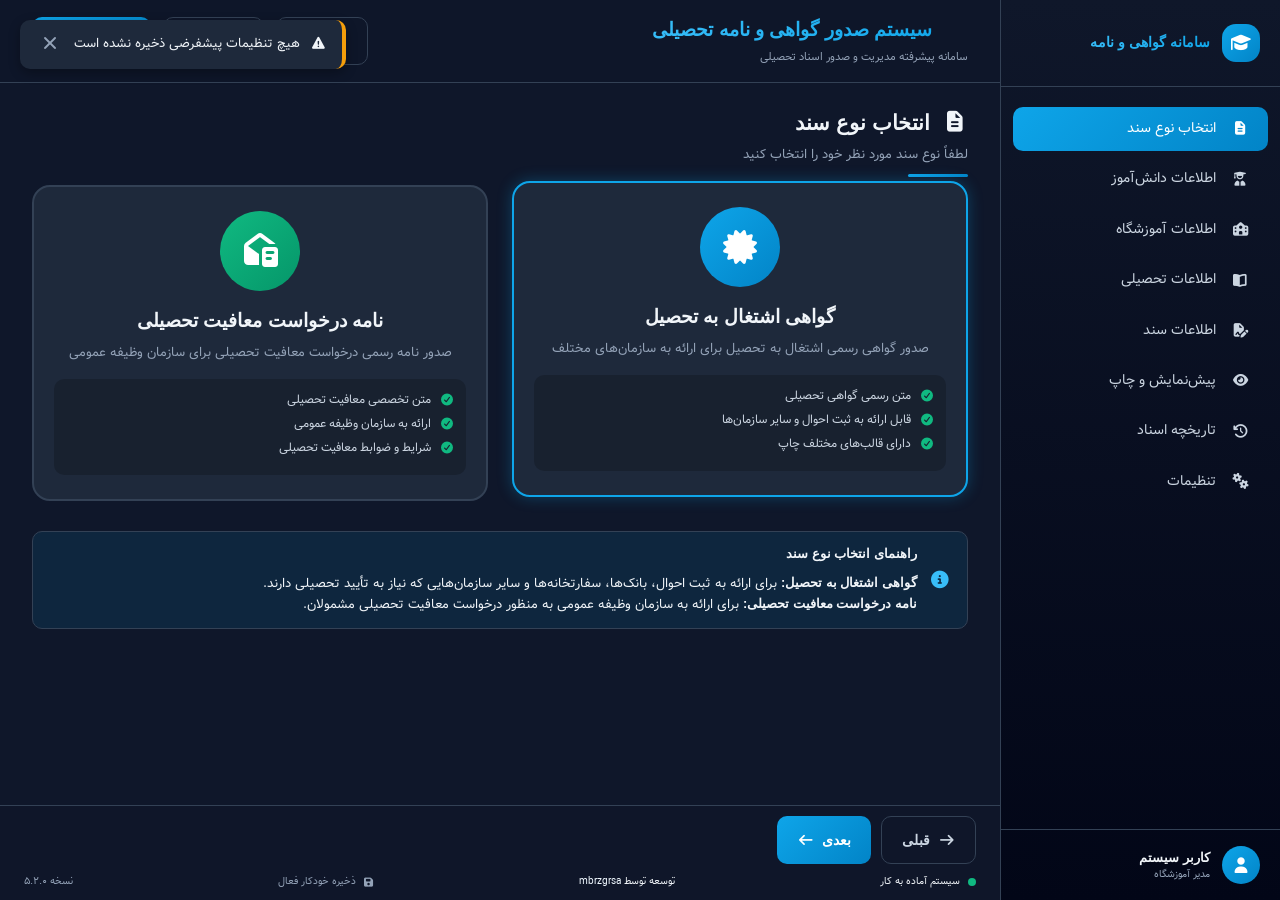
==== certificate/index.html @ 252af7a2 "Add files via upload" ====
<!DOCTYPE html>
<html dir="rtl" lang="fa">
<head>
    <meta charset="utf-8">
    <meta name="viewport" content="width=device-width, initial-scale=1.0, user-scalable=yes, viewport-fit=cover">
    <meta name="theme-color" content="#0f172a">
    <title>سیستم صدور گواهی و نامه تحصیلی | Professional Certificate System</title>
    <link rel="stylesheet" href="./assets/css/popup.css">
    <link rel="stylesheet" href="./assets/css/all.min.css">
    <link rel="stylesheet" href="./assets/css/persian-datepicker.min.css"/>
    <script src="./assets/js/xlsx.full.min.js"></script>
</head>
<body>
    <!-- هدر موبایل (فقط در موبایل نمایش داده می‌شود) -->
    <div class="mobile-header" id="mobileHeader">
        <button class="mobile-menu-btn" id="mobileMenuBtn">
            <i class="fas fa-bars"></i>
        </button>
        <div class="mobile-logo">
            <i class="fas fa-graduation-cap"></i>
            <span>سامانه گواهی و نامه</span>
        </div>
        <div class="mobile-header-spacer"></div>
    </div>
    
    <!-- ماسک overlay برای بستن منو در موبایل -->
    <div class="sidebar-overlay" id="sidebarOverlay"></div>
    
    <div class="app-container">
        <!-- نوار کناری -->
        <div class="sidebar" id="sidebar">
            <div class="sidebar-header">
                <div class="logo">
                    <div class="logo-icon">
                        <i class="fas fa-graduation-cap"></i>
                    </div>
                    <span>سامانه گواهی و نامه</span>
                </div>
                <button class="sidebar-close-btn" id="sidebarCloseBtn">
                    <i class="fas fa-times"></i>
                </button>
            </div>
            
            <nav class="sidebar-nav">
                <a href="#" class="nav-item active" data-tab="document-type">
                    <i class="fas fa-file-alt"></i>
                    <span>انتخاب نوع سند</span>
                </a>
                <a href="#" class="nav-item" data-tab="student-info">
                    <i class="fas fa-user-graduate"></i>
                    <span>اطلاعات دانش‌آموز</span>
                </a>
                <a href="#" class="nav-item" data-tab="school-info">
                    <i class="fas fa-school"></i>
                    <span>اطلاعات آموزشگاه</span>
                </a>
                <a href="#" class="nav-item" data-tab="academic-info">
                    <i class="fas fa-book-open"></i>
                    <span>اطلاعات تحصیلی</span>
                </a>
                <a href="#" class="nav-item" data-tab="document-info">
                    <i class="fas fa-file-signature"></i>
                    <span>اطلاعات سند</span>
                </a>
                <a href="#" class="nav-item conditional" data-tab="military-info" id="militaryInfoTab" style="display: none;">
                    <i class="fas fa-shield-alt"></i>
                    <span>اطلاعات نظام وظیفه</span>
                </a>
                <a href="#" class="nav-item" data-tab="preview">
                    <i class="fas fa-eye"></i>
                    <span>پیش‌نمایش و چاپ</span>
                </a>
                <a href="#" class="nav-item" data-tab="certificate-history">
                    <i class="fas fa-history"></i>
                    <span>تاریخچه اسناد</span>
                </a>
                <a href="#" class="nav-item" data-tab="settings">
                    <i class="fas fa-cogs"></i>
                    <span>تنظیمات</span>
                </a>
            </nav>
            
            <div class="sidebar-footer">
                <div class="user-profile">
                    <div class="avatar">
                        <i class="fas fa-user"></i>
                    </div>
                    <div class="user-info">
                        <div class="username">کاربر سیستم</div>
                        <div class="role">مدیر آموزشگاه</div>
                    </div>
                </div>
            </div>
        </div>

        <!-- محتوای اصلی -->
        <div class="main-content">
            <!-- هدر -->
            <header class="content-header">
                <div class="header-title">
                    <h1>
                        <i class="fas fa-file-certificate"></i>
                        سیستم صدور گواهی و نامه تحصیلی
                    </h1>
                    <p>سامانه پیشرفته مدیریت و صدور اسناد تحصیلی</p>
                </div>
                <div class="header-actions">
                    <button class="btn btn-outline" id="homeBtn">
                        <i class="fas fa-home"></i>
                        خانه
                    </button>
                    <button class="btn btn-outline" id="helpBtn">
                        <i class="fas fa-question-circle"></i>
                        راهنما
                    </button>
                    <button class="btn btn-primary" id="newCertificateBtn">
                        <i class="fas fa-file-circle-plus"></i>
                        سند جدید
                    </button>
                </div>
            </header>

            <!-- محتوای تب‌ها -->
            <div class="content-area">
                <!-- تب انتخاب نوع سند -->
                <div class="tab-content active" id="document-type">
                    <div class="tab-header">
                        <h2>
                            <i class="fas fa-file-alt"></i>
                            انتخاب نوع سند
                        </h2>
                        <p>لطفاً نوع سند مورد نظر خود را انتخاب کنید</p>
                    </div>
                    
                    <div class="document-type-selection">
                        <div class="document-type-cards">
                            <div class="document-type-card active" data-document-type="certificate">
                                <div class="document-icon">
                                    <i class="fas fa-certificate"></i>
                                </div>
                                <h3>گواهی اشتغال به تحصیل</h3>
                                <p>صدور گواهی رسمی اشتغال به تحصیل برای ارائه به سازمان‌های مختلف</p>
                                <div class="document-features">
                                    <div class="feature">
                                        <i class="fas fa-check-circle"></i>
                                        <span>متن رسمی گواهی تحصیلی</span>
                                    </div>
                                    <div class="feature">
                                        <i class="fas fa-check-circle"></i>
                                        <span>قابل ارائه به ثبت احوال و سایر سازمان‌ها</span>
                                    </div>
                                    <div class="feature">
                                        <i class="fas fa-check-circle"></i>
                                        <span>دارای قالب‌های مختلف چاپ</span>
                                    </div>
                                </div>
                            </div>
                            
                            <div class="document-type-card" data-document-type="letter">
                                <div class="document-icon">
                                    <i class="fas fa-envelope-open-text"></i>
                                </div>
                                <h3>نامه درخواست معافیت تحصیلی</h3>
                                <p>صدور نامه رسمی درخواست معافیت تحصیلی برای سازمان وظیفه عمومی</p>
                                <div class="document-features">
                                    <div class="feature">
                                        <i class="fas fa-check-circle"></i>
                                        <span>متن تخصصی معافیت تحصیلی</span>
                                    </div>
                                    <div class="feature">
                                        <i class="fas fa-check-circle"></i>
                                        <span>ارائه به سازمان وظیفه عمومی</span>
                                    </div>
                                    <div class="feature">
                                        <i class="fas fa-check-circle"></i>
                                        <span>شرایط و ضوابط معافیت تحصیلی</span>
                                    </div>
                                </div>
                            </div>
                        </div>
                        
                        <div class="info-card" style="margin-top: 30px;">
                            <i class="fas fa-info-circle"></i>
                            <div>
                                <strong>راهنمای انتخاب نوع سند</strong>
                                <p style="margin-top: 8px;">
                                    <strong>گواهی اشتغال به تحصیل:</strong> برای ارائه به ثبت احوال، بانک‌ها، سفارتخانه‌ها و سایر سازمان‌هایی که نیاز به تأیید تحصیلی دارند.<br>
                                    <strong>نامه درخواست معافیت تحصیلی:</strong> برای ارائه به سازمان وظیفه عمومی به منظور درخواست معافیت تحصیلی مشمولان.
                                </p>
                            </div>
                        </div>
                    </div>
                </div>

                <!-- تب اطلاعات دانش‌آموز -->
                <div class="tab-content" id="student-info">
                    <div class="tab-header">
                        <h2>
                            <i class="fas fa-user-graduate"></i>
                            اطلاعات دانش‌آموز
                        </h2>
                        <p>لطفاً اطلاعات هویتی دانش‌آموز را وارد نمایید</p>
                    </div>
                    
                    <div class="form-grid">
                        <div class="form-group">
                            <label class="form-label required">
                                <i class="fas fa-id-card"></i>
                                کد ملی دانش‌آموز
                            </label>
                            <input type="text" id="nationalCode" class="form-input" placeholder="۰۸۶۰۹۴۹۵۵۹" maxlength="10" dir="ltr">
                            <div class="form-hint">کد ملی باید ۱۰ رقم باشد (ممکن است با صفر شروع شود)</div>
                        </div>
                        
                        <div class="form-group full-width" style="margin-top: -15px; margin-bottom: 15px;">
                            <div class="courses-header-actions" style="justify-content: flex-start;">
                                <button class="btn btn-success" id="searchStudentBtn">
                                    <i class="fas fa-search"></i>
                                    جستجو در پایگاه داده
                                </button>
                                <span class="courses-badge">
                                    <i class="fas fa-info-circle"></i>
                                    <span>پس از وارد کردن کد ملی، از این دکمه یا کلید Enter استفاده کنید</span>
                                </span>
                            </div>
                        </div>
                        
                        <div class="form-group">
                            <label class="form-label required">
                                <i class="fas fa-user"></i>
                                نام کامل دانش‌آموز
                            </label>
                            <input type="text" id="studentName" class="form-input" placeholder="نام و نام خانوادگی">
                        </div>
                        
                        <div class="form-group">
                            <label class="form-label required">
                                <i class="fas fa-male"></i>
                                نام پدر
                            </label>
                            <input type="text" id="fatherName" class="form-input" placeholder="نام پدر">
                        </div>
                        
                        <div class="form-group">
                            <label class="form-label required">
                                <i class="fas fa-city"></i>
                                شهر محل صدور شناسنامه
                            </label>
                            <input type="text" id="birthCity" class="form-input" placeholder="شهر محل صدور شناسنامه">
                        </div>
                        
                        <div class="form-group">
                            <label class="form-label required">
                                <i class="fas fa-birthday-cake"></i>
                                تاریخ تولد
                            </label>
                            <div class="date-picker-container">
                                <input type="text" id="birthDate" class="form-input date-picker" placeholder="انتخاب تاریخ تولد" readonly>
                                <i class="fas fa-calendar-alt date-picker-icon"></i>
                            </div>
                        </div>
                    </div>
                </div>

                <!-- تب اطلاعات آموزشگاه -->
                <div class="tab-content" id="school-info">
                    <div class="tab-header">
                        <h2>
                            <i class="fas fa-school"></i>
                            اطلاعات آموزشگاه
                        </h2>
                        <p>اطلاعات آموزشگاه و مدیریت تصویر دانش‌آموز</p>
                    </div>
                    
                    <div class="form-grid">
                        <div class="form-group">
                            <label class="form-label required">
                                <i class="fas fa-map-marker-alt"></i>
                                کد استان
                            </label>
                            <input type="text" id="provinceCode" class="form-input" placeholder="۱۶" maxlength="2" dir="ltr">
                            <div class="form-hint">کد ۲ رقمی استان (مثال: 16 برای خراسان رضوی)</div>
                        </div>
                        
                        <div class="form-group">
                            <label class="form-label required">
                                <i class="fas fa-map-pin"></i>
                                کد منطقه
                            </label>
                            <input type="text" id="areaCode" class="form-input" placeholder="۱۶۷۰" maxlength="4" dir="ltr">
                            <div class="form-hint">کد ۴ رقمی منطقه آموزشی</div>
                        </div>
                        
                        <div class="form-group">
                            <label class="form-label required">
                                <i class="fas fa-school"></i>
                                کد آموزشگاه
                            </label>
                            <input type="text" id="schoolCode" class="form-input" placeholder="۵۴۱۳۰۸۰۸" maxlength="8" dir="ltr">
                            <div class="form-hint">کد ۸ رقمی آموزشگاه</div>
                        </div>

                        <div class="form-group">
                            <label class="form-label required">
                                <i class="fas fa-location-dot"></i>
                                شهر آموزشگاه
                            </label>
                            <input type="text" id="schoolCity" class="form-input" placeholder="شهر محل آموزشگاه">
                            <div class="form-hint">شهر محل استقرار آموزشگاه</div>
                        </div>
                    </div>
                    
                    <div class="image-section">
                        <div class="image-card">
                            <div class="image-preview" id="imagePreview">
                                <div class="image-placeholder">
                                    <i class="fas fa-user"></i>
                                    <span>تصویر دانش‌آموز</span>
                                </div>
                            </div>
                            <div class="image-info">
                                <div class="image-status" id="imageStatus">
                                    <i class="fas fa-info-circle"></i>
                                    <span>تصویر بارگذاری نشده</span>
                                </div>
                                <div class="image-actions">
                                    <button class="btn btn-primary" id="fetchImageBtn">
                                        <i class="fas fa-download"></i>
                                        دریافت از سیدا
                                    </button>
                                    <button class="btn btn-outline" id="uploadImageBtn">
                                        <i class="fas fa-upload"></i>
                                        آپلود تصویر
                                    </button>
                                    <button class="btn btn-error" id="removeImageBtn" style="display: none;">
                                        <i class="fas fa-trash"></i>
                                        حذف تصویر
                                    </button>
                                    <input type="file" id="imageUpload" accept="image/*" style="display: none;">
                                </div>
                                <div class="image-hint">
                                    برای دریافت تصویر از سیدا، کدهای آموزشگاه و کد ملی دانش‌آموز را وارد کنید
                                </div>
                            </div>
                        </div>
                    </div>
                </div>

                <!-- تب اطلاعات تحصیلی -->
                <div class="tab-content" id="academic-info">
                    <div class="tab-header">
                        <h2>
                            <i class="fas fa-book-open"></i>
                            اطلاعات تحصیلی
                        </h2>
                        <p>اطلاعات مربوط به وضعیت تحصیلی دانش‌آموز</p>
                    </div>
                    
                    <div class="form-grid">
                        <div class="form-group">
                            <label class="form-label required">
                                <i class="fas fa-graduation-cap"></i>
                                پایه تحصیلی
                            </label>
                            <select id="grade" class="form-select">
                                <option value="">انتخاب پایه تحصیلی</option>
                                <option value="اول">پایه اول</option>
                                <option value="دوم">پایه دوم</option>
                                <option value="سوم">پایه سوم</option>
                                <option value="چهارم">پایه چهارم</option>
                                <option value="پنجم">پایه پنجم</option>
                                <option value="ششم">پایه ششم</option>
                                <option value="هفتم">پایه هفتم</option>
                                <option value="هشتم">پایه هشتم</option>
                                <option value="نهم">پایه نهم</option>
                                <option value="دهم">پایه دهم</option>
                                <option value="یازدهم">پایه یازدهم</option>
                                <option value="دوازدهم">پایه دوازدهم</option>
                            </select>
                        </div>
                        
                        <div class="form-group">
                            <label class="form-label">
                                <i class="fas fa-network-wired"></i>
                                رشته تحصیلی
                            </label>
                            <select id="field" class="form-select">
                                <option value="">انتخاب رشته</option>
                                <option value="ریاضی فیزیک">ریاضی فیزیک</option>
                                <option value="علوم تجربی">علوم تجربی</option>
                                <option value="علوم انسانی">علوم انسانی</option>
                                <option value="معارف اسلامی">معارف اسلامی</option>
                                <option value="فنی حرفه‌ای">فنی حرفه‌ای</option>
                                <option value="کار و دانش">کار و دانش</option>
                            </select>
                        </div>
                        
                        <div class="form-group">
                            <label class="form-label required">
                                <i class="fas fa-calendar-days"></i>
                                سال تحصیلی
                            </label>
                            <input type="text" id="academicYear" class="form-input" placeholder="۱۴۰۴-۱۴۰۵" maxlength="9" dir="ltr">
                            <div class="form-hint">سال تحصیلی به صورت 1404-1405 وارد شود</div>
                        </div>
                        
                        <div class="form-group full-width">
                            <label class="form-label required">
                                <i class="fas fa-school-flag"></i>
                                نام آموزشگاه
                            </label>
                            <input type="text" id="schoolName" class="form-input" placeholder="نام کامل آموزشگاه">
                        </div>
                        
                        <div class="form-group">
                            <label class="form-label required">
                                <i class="fas fa-user-tie"></i>
                                نام مدیر آموزشگاه
                            </label>
                            <input type="text" id="managerName" class="form-input" placeholder="نام و نام خانوادگی مدیر">
                        </div>
                    </div>
                </div>

                <!-- تب اطلاعات سند -->
                <div class="tab-content" id="document-info">
                    <div class="tab-header">
                        <h2>
                            <i class="fas fa-file-signature"></i>
                            اطلاعات سند
                        </h2>
                        <p>اطلاعات عمومی و شماره‌گذاری سند</p>
                    </div>
                    
                    <div class="form-grid">
                        <div class="form-group">
                            <label class="form-label required">
                                <i class="fas fa-hashtag"></i>
                                شماره سند
                            </label>
                            <input type="text" id="documentNumber" class="form-input" placeholder="شماره سند" dir="ltr">
                            <div class="form-hint">شماره منحصر به فرد سند</div>
                        </div>
                        
                        <div class="form-group">
                            <label class="form-label required">
                                <i class="fas fa-calendar-alt"></i>
                                تاریخ سند
                            </label>
                            <div class="date-picker-container">
                                <input type="text" id="documentDate" class="form-input date-picker" placeholder="انتخاب تاریخ سند" readonly>
                                <i class="fas fa-calendar-alt date-picker-icon"></i>
                            </div>
                        </div>
                        
                        <div class="form-group">
                            <label class="form-label">
                                <i class="fas fa-building"></i>
                                سازمان مقصد
                            </label>
                            <input type="text" id="forOrganization" class="form-input" placeholder="سازمان مقصد">
                            <div class="form-hint">سازمانی که سند برای آن صادر می‌شود</div>
                        </div>
                        
                        <div class="form-group full-width">
                            <label class="form-label">
                                <i class="fas fa-sticky-note"></i>
                                توضیحات اضافی (اختیاری)
                            </label>
                            <textarea id="additionalNotes" class="form-textarea" rows="3" placeholder="هرگونه توضیح اضافی در مورد وضعیت تحصیلی دانش‌آموز"></textarea>
                        </div>
                    </div>
                </div>

                <!-- تب اطلاعات نظام وظیفه (فقط برای نامه معافیت) -->
                <div class="tab-content" id="military-info">
                    <div class="tab-header">
                        <h2>
                            <i class="fas fa-shield-alt"></i>
                            اطلاعات نظام وظیفه
                        </h2>
                        <p>اطلاعات تخصصی مربوط به درخواست معافیت تحصیلی</p>
                    </div>
                    
                    <div class="form-grid">
                        <div class="form-group">
                            <label class="form-label required">
                                <i class="fas fa-map-marker-alt"></i>
                                شهرستان وظیفه عمومی
                            </label>
                            <input type="text" id="militaryCity" class="form-input" placeholder="شهرستان وظیفه عمومی" value="قوچان">
                        </div>
                        
                        <div class="form-group">
                            <label class="form-label required">
                                <i class="fas fa-calendar-check"></i>
                                تاریخ شروع تحصیل
                            </label>
                            <div class="date-picker-container">
                                <input type="text" id="studyStartDate" class="form-input date-picker" placeholder="انتخاب تاریخ شروع تحصیل" readonly>
                                <i class="fas fa-calendar-alt date-picker-icon"></i>
                            </div>
                        </div>
                    </div>
                    
                    <div class="info-card" style="margin-top: 20px;">
                        <i class="fas fa-exclamation-triangle" style="color: var(--warning-500);"></i>
                        <div>
                            <strong>شرایط معافیت تحصیلی</strong>
                            <p style="margin-top: 8px;">طبق مقررات، دانش‌آموزانی که در شرایط زیر قرار دارند، واجد شرایط معافیت تحصیلی نمی‌باشند:</p>
                            <ul class="conditions-list" style="margin-top: 12px; list-style: none;">
                                <li style="display: flex; align-items: center; gap: 8px; margin-bottom: 8px;">
                                    <i class="fas fa-ban" style="color: var(--error-500);"></i>
                                    <span>دانش آموزانی که بعد از ورود به سن مشمولیت به صورت داوطلب آزاد اشتغال به تحصیل نموده اند.</span>
                                </li>
                                <li style="display: flex; align-items: center; gap: 8px; margin-bottom: 8px;">
                                    <i class="fas fa-ban" style="color: var(--error-500);"></i>
                                    <span>دانش آموزانی که قبل یا بعد از سن مشمولیت موفق به اخذ دیپلم متوسطه شده باشند.</span>
                                </li>
                                <li style="display: flex; align-items: center; gap: 8px;">
                                    <i class="fas fa-ban" style="color: var(--error-500);"></i>
                                    <span>دانش آموزانی که بعد از سن مشمولیت بیش از سه ماه متوالی وقفه تحصیلی غیر موجه داشته و یا اینکه بعد از سن مشمولیت انصراف، اخراج یا ترک تحصیل نموده باشند.</span>
                                </li>
                            </ul>
                        </div>
                    </div>
                </div>

                <!-- تب پیش‌نمایش و چاپ -->
                <div class="tab-content" id="preview">
                    <div class="tab-header">
                        <h2>
                            <i class="fas fa-eye"></i>
                            پیش‌نمایش و چاپ
                        </h2>
                        <p>مشاهده نهایی سند و چاپ</p>
                    </div>
                    
                    <div class="results-wrapper">
                        <div class="courses-header-actions" style="justify-content: center;">
                            <button class="btn btn-success" id="printBtn">
                                <i class="fas fa-print"></i>
                                چاپ سند
                            </button>
                            <button class="btn btn-primary" id="saveCertificateBtn">
                                <i class="fas fa-save"></i>
                                ذخیره سند
                            </button>
                            <select id="printTemplate" class="form-select" style="width: 200px;">
                                <option value="official">قالب رسمی</option>
                                <option value="simple">قالب ساده</option>
                                <option value="modern">قالب مدرن</option>
                            </select>
                        </div>
                        
                        <div class="certificate-preview" id="certificatePreview">
                            <div class="certificate-placeholder">
                                <div class="placeholder-icon">
                                    <i class="fas fa-file-certificate"></i>
                                </div>
                                <h3>پیش‌نمایش سند</h3>
                                <p>پس از تکمیل اطلاعات، پیش‌نمایش سند در اینجا نمایش داده می‌شود</p>
                            </div>
                        </div>
                    </div>
                </div>

                <!-- تب تاریخچه اسناد -->
                <div class="tab-content" id="certificate-history">
                    <div class="tab-header">
                        <h2>
                            <i class="fas fa-history"></i>
                            تاریخچه اسناد
                        </h2>
                        <p>مدیریت و مشاهده اسناد صادر شده</p>
                    </div>
                    
                    <div class="courses-header-actions">
                        <div class="search-box" style="position: relative; flex: 1;">
                            <input type="text" id="searchInput" class="form-input" placeholder="جستجو بر اساس نام دانش‌آموز یا کد ملی..." style="padding-right: 40px;">
                            <i class="fas fa-search" style="position: absolute; right: 14px; top: 50%; transform: translateY(-50%); color: var(--text-muted);"></i>
                        </div>
                        <select id="documentTypeFilter" class="form-select" style="width: 200px;">
                            <option value="all">همه انواع اسناد</option>
                            <option value="certificate">گواهی تحصیلی</option>
                            <option value="letter">نامه معافیت تحصیلی</option>
                        </select>
                        <div style="display: flex; gap: 8px;">
                            <button class="btn btn-outline" id="exportDataBtn">
                                <i class="fas fa-download"></i>
                                خروجی گرفتن
                            </button>
                            <button class="btn btn-outline" id="importDataBtn">
                                <i class="fas fa-upload"></i>
                                بازیابی اطلاعات
                            </button>
                            <input type="file" id="importFile" accept=".json" style="display: none;">
                        </div>
                    </div>
                    
                    <div class="stats-grid">
                        <div class="stat-card">
                            <div class="stat-icon">
                                <i class="fas fa-file-certificate"></i>
                            </div>
                            <div class="stat-info">
                                <div class="stat-number" id="totalCertificates">۰</div>
                                <div class="stat-label">تعداد کل اسناد</div>
                            </div>
                        </div>
                        <div class="stat-card">
                            <div class="stat-icon" style="background: var(--primary-600);">
                                <i class="fas fa-file-contract"></i>
                            </div>
                            <div class="stat-info">
                                <div class="stat-number" id="totalCertificatesType">۰</div>
                                <div class="stat-label">گواهی تحصیلی</div>
                            </div>
                        </div>
                        <div class="stat-card">
                            <div class="stat-icon" style="background: var(--success-600);">
                                <i class="fas fa-envelope"></i>
                            </div>
                            <div class="stat-info">
                                <div class="stat-number" id="totalLetters">۰</div>
                                <div class="stat-label">نامه معافیت</div>
                            </div>
                        </div>
                        <div class="stat-card">
                            <div class="stat-icon" style="background: var(--warning-600);">
                                <i class="fas fa-user-graduate"></i>
                            </div>
                            <div class="stat-info">
                                <div class="stat-number" id="uniqueStudents">۰</div>
                                <div class="stat-label">دانش‌آموزان منحصر به فرد</div>
                            </div>
                        </div>
                    </div>
                    
                    <div class="certificates-list" id="certificatesList">
                        <!-- لیست اسناد اینجا نمایش داده می‌شود -->
                    </div>
                </div>

                <!-- تب تنظیمات -->
                <div class="tab-content" id="settings">
                    <div class="tab-header">
                        <h2>
                            <i class="fas fa-cogs"></i>
                            تنظیمات آموزشگاه
                        </h2>
                        <p>مدیریت اطلاعات پیشفرض آموزشگاه</p>
                    </div>
                    
                    <div class="form-grid">
                        <div class="form-group">
                            <label class="form-label">
                                <i class="fas fa-map-marker-alt"></i>
                                کد استان پیشفرض
                            </label>
                            <input type="text" id="defaultProvinceCode" class="form-input" placeholder="۱۶" maxlength="2" dir="ltr">
                        </div>
                        
                        <div class="form-group">
                            <label class="form-label">
                                <i class="fas fa-map-pin"></i>
                                کد منطقه پیشفرض
                            </label>
                            <input type="text" id="defaultAreaCode" class="form-input" placeholder="۱۶۷۰" maxlength="4" dir="ltr">
                        </div>
                        
                        <div class="form-group">
                            <label class="form-label">
                                <i class="fas fa-school"></i>
                                کد آموزشگاه پیشفرض
                            </label>
                            <input type="text" id="defaultSchoolCode" class="form-input" placeholder="۵۴۱۳۰۸۰۸" maxlength="8" dir="ltr">
                        </div>
                        
                        <div class="form-group">
                            <label class="form-label">
                                <i class="fas fa-location-dot"></i>
                                شهر آموزشگاه پیشفرض
                            </label>
                            <input type="text" id="defaultSchoolCity" class="form-input" placeholder="شهر محل آموزشگاه">
                        </div>
                        
                        <div class="form-group full-width">
                            <label class="form-label">
                                <i class="fas fa-school-flag"></i>
                                نام آموزشگاه پیشفرض
                            </label>
                            <input type="text" id="defaultSchoolName" class="form-input" placeholder="نام کامل آموزشگاه">
                        </div>
                        
                        <div class="form-group full-width">
                            <label class="form-label">
                                <i class="fas fa-user-tie"></i>
                                نام مدیر آموزشگاه پیشفرض
                            </label>
                            <input type="text" id="defaultManagerName" class="form-input" placeholder="نام و نام خانوادگی مدیر">
                        </div>
                        
                        <div class="form-group">
                            <label class="form-label">
                                <i class="fas fa-calendar-days"></i>
                                سال تحصیلی پیشفرض
                            </label>
                            <input type="text" id="defaultAcademicYear" class="form-input" placeholder="۱۴۰۴-۱۴۰۵" maxlength="9" dir="ltr">
                        </div>
                        
                        <div class="form-group full-width">
                            <div class="results-action-buttons" style="margin-top: 10px;">
                                <button class="btn btn-success" id="saveDefaultsBtn">
                                    <i class="fas fa-save"></i>
                                    ذخیره تنظیمات پیشفرض
                                </button>
                                <button class="btn btn-outline" id="loadDefaultsBtn">
                                    <i class="fas fa-download"></i>
                                    بارگذاری تنظیمات پیشفرض
                                </button>
                                <button class="btn btn-error" id="clearDefaultsBtn">
                                    <i class="fas fa-trash"></i>
                                    پاک کردن تنظیمات
                                </button>
                            </div>
                        </div>
                    </div>
                    
                    <!-- بخش مدیریت پایگاه داده دانش‌آموزان -->
                    <div style="margin-top: 32px;">
                        <div class="settings-panel">
                            <h3>
                                <i class="fas fa-database"></i>
                                مدیریت پایگاه داده دانش‌آموزان
                            </h3>
                            <p>با آپلود فایل Excel حاوی اطلاعات دانش‌آموزان، می‌توانید با وارد کردن کد ملی، اطلاعات را به صورت خودکار در فرم پر کنید.</p>
                            
                            <div class="form-grid" style="margin-top: 20px;">
                                <div class="form-group full-width" id="studentDbStats">
                                    <div class="stats-grid" style="grid-template-columns: repeat(2, 1fr);">
                                        <div class="stat-card mini" style="background: var(--gradient-primary);">
                                            <div class="stat-icon" style="background: rgba(255,255,255,0.2);">
                                                <i class="fas fa-users"></i>
                                            </div>
                                            <div class="stat-info">
                                                <div class="stat-number" id="totalStudents">۰</div>
                                                <div class="stat-label">تعداد دانش‌آموزان</div>
                                            </div>
                                        </div>
                                        <div class="stat-card mini" style="background: var(--gradient-success);">
                                            <div class="stat-icon" style="background: rgba(255,255,255,0.2);">
                                                <i class="fas fa-calendar-alt"></i>
                                            </div>
                                            <div class="stat-info">
                                                <div class="stat-number" id="lastUpdate">---</div>
                                                <div class="stat-label">آخرین به‌روزرسانی</div>
                                            </div>
                                        </div>
                                    </div>
                                </div>
                                
                                <div class="form-group">
                                    <label class="form-label">
                                        <i class="fas fa-file-excel"></i>
                                        آپلود فایل Excel
                                    </label>
                                    <div style="display: flex; gap: 12px; flex-wrap: wrap;">
                                        <button class="btn btn-primary" id="uploadExcelBtn">
                                            <i class="fas fa-upload"></i>
                                            انتخاب فایل Excel
                                        </button>
                                        <button class="btn btn-error" id="clearDatabaseBtn">
                                            <i class="fas fa-trash"></i>
                                            پاک کردن پایگاه داده
                                        </button>
                                        <button class="btn btn-success" id="downloadSampleExcelBtn">
                                            <i class="fas fa-download"></i>
                                            دانلود نمونه فایل Excel
                                        </button>
                                    </div>
                                    <input type="file" id="excelFile" accept=".xlsx,.xls,.csv" style="display: none;">
                                    <div class="form-hint">
                                        فرمت مورد قبول: Excel (xlsx, xls) یا CSV<br>
                                        ستون‌های مورد نیاز: کد ملی، نام، نام خانوادگی، نام پدر، تاریخ تولد، پایه، رشته
                                    </div>
                                </div>
                                
                                <div class="form-group">
                                    <label class="form-label">
                                        <i class="fas fa-search"></i>
                                        راهنمای استفاده
                                    </label>
                                    <div class="info-card" style="margin-top: 0;">
                                        <i class="fas fa-lightbulb"></i>
                                        <div>
                                            <ol style="padding-right: 20px; color: var(--text-secondary); line-height: 1.8;">
                                                <li>فایل Excel حاوی اطلاعات دانش‌آموزان را آپلود کنید</li>
                                                <li>به تب "اطلاعات دانش‌آموز" بروید</li>
                                                <li>کد ملی دانش‌آموز را وارد کنید و دکمه جستجو را بزنید</li>
                                                <li>اطلاعات دانش‌آموز به صورت خودکار در فرم پر می‌شود</li>
                                            </ol>
                                        </div>
                                    </div>
                                </div>
                            </div>
                        </div>
                    </div>
                    
                    <div style="margin-top: 32px;">
                        <div class="settings-panel">
                            <h3>
                                <i class="fas fa-keyboard"></i>
                                کلیدهای میانبر
                            </h3>
                            <div class="shortcut-list">
                                <div class="shortcut-item">
                                    <span class="shortcut-key">Ctrl + N</span>
                                    <span class="shortcut-description">سند جدید</span>
                                </div>
                                <div class="shortcut-item">
                                    <span class="shortcut-key">Ctrl + S</span>
                                    <span class="shortcut-description">ذخیره سند فعلی</span>
                                </div>
                                <div class="shortcut-item">
                                    <span class="shortcut-key">Ctrl + P</span>
                                    <span class="shortcut-description">چاپ سند</span>
                                </div>
                                <div class="shortcut-item">
                                    <span class="shortcut-key">Ctrl + →</span>
                                    <span class="shortcut-description">تب بعدی</span>
                                </div>
                                <div class="shortcut-item">
                                    <span class="shortcut-key">Ctrl + ←</span>
                                    <span class="shortcut-description">تب قبلی</span>
                                </div>
                            </div>
                        </div>
                    </div>
                </div>
            </div>

            <!-- ناوبری پایین -->
            <div class="content-footer" id="contentFooter">
                <div class="footer-actions">
                    <div class="navigation-buttons">
                        <button class="btn btn-outline" id="prevTabBtn">
                            <i class="fas fa-arrow-right"></i>
                            قبلی
                        </button>
                        <button class="btn btn-primary" id="nextTabBtn">
                            بعدی
                            <i class="fas fa-arrow-left"></i>
                        </button>
                    </div>
                </div>
                
                <div class="system-status">
                    <div class="status-indicator">
                        <div class="status-dot online"></div>
                        <span id="statusText">سیستم آماده به کار</span>
                    </div>
                    <div class="status-indicator">
                        <span>توسعه توسط <a href="https://t.me/mbrzgrsa" style="color:aliceblue; text-decoration: none;">mbrzgrsa</a></span>
                    </div>
                    <div class="auto-save-status" id="autoSaveStatus">
                        <i class="fas fa-save"></i>
                        <span>ذخیره خودکار فعال</span>
                    </div>
                    <div class="version">نسخه ۵.۲.۰</div>
                </div>
            </div>
        </div>
    </div>

    <!-- دکمه‌های موبایل در فوتر -->
    <div class="mobile-footer-actions" id="mobileFooterActions">
        <button class="btn btn-outline mobile-action-btn" id="mobileHomeBtn">
            <i class="fas fa-home"></i>
            <span>خانه</span>
        </button>
        <button class="btn btn-outline mobile-action-btn" id="mobileHelpBtn">
            <i class="fas fa-question-circle"></i>
            <span>راهنما</span>
        </button>
        <button class="btn btn-primary mobile-action-btn" id="mobileNewCertificateBtn">
            <i class="fas fa-file-circle-plus"></i>
            <span>سند جدید</span>
        </button>
    </div>

    <!-- اعلان‌ها -->
    <div class="notification-container" id="notificationContainer"></div>

    <!-- اضافه کردن کتابخانه‌های مورد نیاز -->
    <script src="./assets/js/jquery.min.js"></script>
    <script src="./assets/js/persian-date.min.js"></script>
    <script src="./assets/js/persian-datepicker.min.js"></script>
    <script src="./assets/js/popup.js"></script>
</body>
</html>
---- certificate/assets/css/popup.css ----
/* popup.css - نسخه نهایی ریسپانسیو */

/* ========== VARIABLES & RESET ========== */
:root {
    /* رنگ‌بندی اصلی */
    --primary-400: #38bdf8;
    --primary-500: #0ea5e9;
    --primary-600: #0284c7;
    --success-500: #10b981;
    --error-500: #ef4444;
    --warning-500: #f59e0b;
    --bg-dark: #0f172a;
    --bg-darker: #020617;
    --bg-card-panel: #1e293b;
    --bg-input: #0f172a;
    --text-primary: #f1f5f9;
    --text-secondary: #cbd5e1;
    --text-muted: #94a3b8;
    --border-light: #334155;
    --gradient-primary: linear-gradient(135deg, var(--primary-500), var(--primary-600));
    --radius-sm: 6px;
    --radius-base: 10px;
    --radius-lg: 14px;
    --radius-xl: 18px;
    
    --sidebar-width: 280px;
}

@font-face {
    font-family: 'Vazir';
    src: url('../font/Vazirmatn.woff2') format('woff2');
    font-weight: normal;
    font-style: normal;
    font-display: swap;
}

@font-face {
    font-family: 'Vazir';
    src: url('../font/Vazirmatn-Bold.woff2') format('woff2');
    font-weight: bold;
    font-style: normal;
    font-display: swap;
}

* {
    margin: 0;
    padding: 0;
    box-sizing: border-box;
}

body {
    background: var(--bg-dark);
    color: var(--text-primary);
    direction: rtl;
    line-height: 1.5;
    overflow-x: hidden;
    min-height: 100vh;
}

::-webkit-scrollbar {
    width: 8px;
    height: 8px;
}

::-webkit-scrollbar-track {
    background: var(--bg-darker);
    border-radius: 10px;
}

::-webkit-scrollbar-thumb {
    background: var(--primary-600);
    border-radius: 10px;
}

@keyframes fadeIn {
    from {
        opacity: 0;
        transform: translateY(10px);
    }
    to {
        opacity: 1;
        transform: translateY(0);
    }
}

@keyframes slideIn {
    from {
        transform: translateX(100%);
        opacity: 0;
    }
    to {
        transform: translateX(0);
        opacity: 1;
    }
}

@keyframes pulse {
    0%, 100% { opacity: 1; }
    50% { opacity: 0.6; }
}

/* ========== هدر موبایل (فقط در موبایل) ========== */
.mobile-header {
    display: none;
    position: fixed;
    top: 0;
    left: 0;
    right: 0;
    background: linear-gradient(135deg, #0f172a, #020617);
    backdrop-filter: blur(12px);
    padding: 10px 16px;
    align-items: center;
    justify-content: space-between;
    z-index: 1001;
    border-bottom: 1px solid var(--border-light);
    height: 56px;
}

.mobile-menu-btn {
    width: 40px;
    height: 40px;
    background: var(--gradient-primary);
    border: none;
    border-radius: 10px;
    color: white;
    font-size: 1.2rem;
    cursor: pointer;
    display: flex;
    align-items: center;
    justify-content: center;
    transition: all 0.3s ease;
}

.mobile-menu-btn.active {
    background: var(--error-500);
}

.mobile-logo {
    display: flex;
    align-items: center;
    gap: 8px;
    font-size: 0.95rem;
    font-weight: 700;
    color: var(--primary-400);
}

.mobile-logo i {
    font-size: 1.2rem;
    background: var(--gradient-primary);
    -webkit-background-clip: text;
    -webkit-text-fill-color: transparent;
}

.mobile-header-spacer {
    width: 40px;
}

/* ========== دکمه‌های موبایل در فوتر ========== */
.mobile-footer-actions {
    display: none;
    position: fixed;
    bottom: 0;
    left: 0;
    right: 0;
    background: rgba(15, 23, 42, 0.95);
    backdrop-filter: blur(12px);
    border-top: 1px solid var(--border-light);
    padding: 10px 16px;
    gap: 10px;
    z-index: 1000;
}

.mobile-action-btn {
    flex: 1;
    justify-content: center;
    padding: 10px 12px !important;
    white-space: nowrap;
}

.mobile-action-btn span {
    font-size: 0.75rem;
}

.mobile-action-btn i {
    font-size: 1rem;
}

/* ========== سایدبار ========== */
.sidebar {
    width: var(--sidebar-width);
    background: linear-gradient(180deg, #0f172a, #020617);
    display: flex;
    flex-direction: column;
    border-left: 1px solid var(--border-light);
    flex-shrink: 0;
    height: 100vh;
    position: sticky;
    top: 0;
    transition: transform 0.3s ease;
    z-index: 1002;
    overflow-y: auto;
}

.sidebar-header {
    padding: 24px 20px;
    border-bottom: 1px solid var(--border-light);
    display: flex;
    align-items: center;
    justify-content: space-between;
}

.sidebar-close-btn {
    display: none;
    width: 36px;
    height: 36px;
    background: rgba(255, 255, 255, 0.1);
    border: none;
    border-radius: 10px;
    color: var(--text-secondary);
    cursor: pointer;
    font-size: 1.1rem;
    align-items: center;
    justify-content: center;
}

.sidebar-close-btn:hover {
    background: rgba(239, 68, 68, 0.2);
    color: var(--error-500);
}

.logo {
    display: flex;
    align-items: center;
    gap: 12px;
    font-size: 1rem;
    font-weight: 800;
}

.logo-icon {
    width: 38px;
    height: 38px;
    background: var(--gradient-primary);
    border-radius: var(--radius-lg);
    display: flex;
    align-items: center;
    justify-content: center;
    color: white;
}

.logo-icon i {
    font-size: 1.1rem;
}

.logo span {
    background: linear-gradient(135deg, var(--primary-400), var(--primary-500));
    -webkit-background-clip: text;
    -webkit-text-fill-color: transparent;
    font-size: 0.9rem;
}

.sidebar-overlay {
    display: none;
    position: fixed;
    top: 0;
    left: 0;
    right: 0;
    bottom: 0;
    background: rgba(0, 0, 0, 0.8);
    backdrop-filter: blur(4px);
    z-index: 1001;
    opacity: 0;
    transition: opacity 0.3s ease;
}

.sidebar-overlay.active {
    display: block;
    opacity: 1;
}

.sidebar-nav {
    flex: 1;
    padding: 20px 12px;
    overflow-y: auto;
}

.nav-item {
    display: flex;
    align-items: center;
    gap: 12px;
    width: 100%;
    padding: 12px 16px;
    margin-bottom: 6px;
    color: var(--text-secondary);
    border-radius: var(--radius-base);
    transition: all 0.2s ease;
    cursor: pointer;
    font-weight: 500;
    background: none;
    border: none;
    font-size: 0.85rem;
    text-align: right;
    text-decoration: none;
}

.nav-item:hover {
    background: rgba(14, 165, 233, 0.15);
    color: var(--primary-400);
}

.nav-item.active {
    background: var(--gradient-primary);
    color: white;
}

.nav-item i {
    width: 24px;
    text-align: center;
}

.nav-item.conditional {
    background: linear-gradient(90deg, rgba(245, 158, 11, 0.1), transparent);
    border-right: 4px solid var(--warning-500);
}

.sidebar-footer {
    padding: 16px 20px;
    border-top: 1px solid var(--border-light);
}

.user-profile {
    display: flex;
    align-items: center;
    gap: 12px;
}

.avatar {
    width: 38px;
    height: 38px;
    background: var(--gradient-primary);
    border-radius: 50%;
    display: flex;
    align-items: center;
    justify-content: center;
    color: white;
}

.avatar i {
    font-size: 1rem;
}

.username {
    font-weight: 700;
    font-size: 0.8rem;
}

.role {
    font-size: 0.65rem;
    color: var(--text-muted);
}

/* ========== محتوای اصلی ========== */
.app-container {
    display: flex;
    min-height: 100vh;
}

.main-content {
    flex: 1;
    display: flex;
    flex-direction: column;
    min-width: 0;
    width: 100%;
    background: var(--bg-dark);
}

.content-header {
    background: rgba(15, 23, 42, 0.95);
    backdrop-filter: blur(12px);
    padding: 16px 32px;
    border-bottom: 1px solid var(--border-light);
    display: flex;
    justify-content: space-between;
    align-items: center;
    flex-shrink: 0;
    flex-wrap: wrap;
    gap: 12px;
}

.header-title h1 {
    font-size: 1.2rem;
    display: flex;
    align-items: center;
    gap: 12px;
    background: linear-gradient(135deg, var(--primary-400), var(--primary-500));
    -webkit-background-clip: text;
    -webkit-text-fill-color: transparent;
}

.header-title p {
    font-size: 0.7rem;
    color: var(--text-muted);
    margin-top: 4px;
}

.header-actions {
    display: flex;
    gap: 12px;
    flex-wrap: wrap;
}

/* ========== دکمه‌ها ========== */
.btn {
    padding: 15px 20px;
    border: none;
    border-radius: var(--radius-base);
    font-size: 0.85rem;
    font-weight: 600;
    cursor: pointer;
    transition: all 0.2s ease;
    display: inline-flex;
    align-items: center;
    gap: 8px;
    font-family: inherit;
    white-space: nowrap;
}

.btn-sm {
    padding: 8px 14px;
    font-size: 0.75rem;
}

.btn-primary {
    background: var(--gradient-primary);
    color: white;
}

.btn-primary:hover {
    transform: translateY(-1px);
    opacity: 0.9;
}

.btn-success {
    background: linear-gradient(135deg, var(--success-500), #059669);
    color: white;
}

.btn-error {
    background: linear-gradient(135deg, var(--error-500), #dc2626);
    color: white;
}

.btn-outline {
    background: transparent;
    border: 1px solid var(--border-light);
    color: var(--text-secondary);
}

.btn-outline:hover {
    border-color: var(--primary-500);
    color: var(--primary-400);
    background: rgba(14, 165, 233, 0.1);
}

.button-group {
    display: flex;
    gap: 12px;
    flex-wrap: wrap;
    margin-top: 20px;
}

.button-group .btn {
    flex: 1 1 auto;
    justify-content: center;
}

/* ========== تب‌ها ========== */
.content-area {
    flex: 1;
    padding: 24px 32px;
    overflow-y: auto;
    overflow-x: hidden;
}

.tab-content {
    display: none;
    animation: fadeIn 0.3s ease;
}

.tab-content.active {
    display: block;
}

.tab-header {
    margin-bottom: 20px;
    position: relative;
}

.tab-header::after {
    content: '';
    position: absolute;
    bottom: -12px;
    right: 0;
    width: 60px;
    height: 3px;
    background: var(--gradient-primary);
    border-radius: 10px;
}

.tab-header h2 {
    font-size: 1.3rem;
    display: flex;
    align-items: center;
    gap: 12px;
    flex-wrap: wrap;
}

.tab-header p {
    color: var(--text-muted);
    margin-top: 8px;
    font-size: 0.8rem;
}

/* ========== فرم‌ها و کارت‌ها ========== */
.card-panel {
    background: var(--bg-card-panel);
    border: 1px solid var(--border-light);
    border-radius: var(--radius-lg);
    padding: 20px;
    margin-bottom: 20px;
}

.form-grid {
    display: grid;
    grid-template-columns: repeat(auto-fit, minmax(250px, 1fr));
    gap: 20px;
}

.form-group {
    display: flex;
    flex-direction: column;
}

.form-group.full-width {
    grid-column: 1 / -1;
}

.form-label {
    font-size: 0.8rem;
    font-weight: 600;
    margin-bottom: 6px;
    display: flex;
    align-items: center;
    gap: 8px;
    color: var(--text-secondary);
}

.form-label.required::after {
    content: "*";
    color: var(--error-500);
}

.form-input,
.form-select,
.form-textarea {
    padding: 10px 14px;
    border: 1px solid var(--border-light);
    border-radius: var(--radius-base);
    background: var(--bg-input);
    color: var(--text-primary);
    font-family: inherit;
    font-size: 0.85rem;
    width: 100%;
}

.form-input:focus,
.form-select:focus,
.form-textarea:focus {
    outline: none;
    border-color: var(--primary-500);
}

.form-textarea {
    resize: vertical;
    min-height: 80px;
}

.form-hint {
    font-size: 0.7rem;
    color: var(--text-muted);
    margin-top: 6px;
}

/* ========== کارت اطلاعات ========== */
.info-card {
    background: rgba(14, 165, 233, 0.1);
    border: 1px solid var(--border-light);
    border-radius: var(--radius-base);
    padding: 12px 16px;
    display: flex;
    align-items: center;
    gap: 12px;
    margin: 20px 0px 15px 0px;
    font-size: 0.8rem;
}

.info-card i {
    font-size: 1.1rem;
    color: var(--primary-400);
    flex-shrink: 0;
}

/* ========== آمار ========== */
.stats-grid {
    display: grid;
    grid-template-columns: repeat(auto-fit, minmax(160px, 1fr));
    gap: 16px;
    margin-bottom: 24px;
}

.stat-card {
    background: var(--bg-card-panel);
    border: 1px solid var(--border-light);
    border-radius: var(--radius-lg);
    padding: 16px;
    display: flex;
    align-items: center;
    gap: 12px;
}

.stat-icon {
    width: 44px;
    height: 44px;
    background: var(--gradient-primary);
    border-radius: var(--radius-base);
    display: flex;
    align-items: center;
    justify-content: center;
    font-size: 1.2rem;
    color: white;
}

.stat-info {
    flex: 1;
}

.stat-number {
    font-size: 1.3rem;
    font-weight: 800;
}

.stat-label {
    font-size: 0.65rem;
    color: var(--text-muted);
}

.stat-card.mini {
    background: var(--gradient-primary);
    border: none;
}

.stat-card.mini .stat-icon {
    background: rgba(255, 255, 255, 0.2);
}

.stat-card.mini .stat-number {
    font-size: 1.3rem;
}

.stat-card.mini .stat-label {
    color: rgba(255, 255, 255, 0.8);
}

/* ========== دروس هدر اکشن ========== */
.courses-header-actions {
    display: flex;
    justify-content: space-between;
    align-items: center;
    margin-bottom: 20px;
    flex-wrap: wrap;
    gap: 12px;
}

.courses-badge {
    background: var(--bg-input);
    border: 1px solid var(--border-light);
    border-radius: 30px;
    padding: 6px 14px;
    display: flex;
    align-items: center;
    gap: 8px;
    font-size: 0.75rem;
}

/* ========== نتایج رپر ========== */
.results-wrapper {
    background: var(--bg-card-panel);
    border: 1px solid var(--border-light);
    border-radius: var(--radius-lg);
    padding: 20px;
}

.results-action-buttons {
    display: flex;
    justify-content: center;
    gap: 12px;
    flex-wrap: wrap;
    margin-top: 20px;
}

/* ========== تنظیمات پنل ========== */
.settings-panel {
    background: var(--bg-card-panel);
    border: 1px solid var(--border-light);
    border-radius: var(--radius-lg);
    padding: 20px;
    margin-bottom: 20px;
}

.settings-panel h3 {
    font-size: 0.9rem;
    margin-bottom: 16px;
    color: var(--primary-400);
    display: flex;
    align-items: center;
    gap: 10px;
}

/* ========== انتخاب نوع سند ========== */
.document-type-selection {
    max-width: 1000px;
    margin: 0 auto;
}

.document-type-cards {
    display: grid;
    grid-template-columns: 1fr 1fr;
    gap: 24px;
    margin-bottom: 24px;
}

.document-type-card {
    background: var(--bg-card-panel);
    border: 2px solid var(--border-light);
    border-radius: var(--radius-xl);
    padding: 24px 20px;
    text-align: center;
    cursor: pointer;
    transition: all 0.3s ease;
}

.document-type-card.active {
    border-color: var(--primary-500);
    box-shadow: 0 0 15px rgba(14, 165, 233, 0.3);
    transform: translateY(-4px);
}

.document-icon {
    width: 80px;
    height: 80px;
    background: var(--gradient-primary);
    border-radius: 50%;
    display: flex;
    align-items: center;
    justify-content: center;
    margin: 0 auto 16px;
    color: white;
    font-size: 2rem;
}

.document-type-card:nth-child(2) .document-icon {
    background: linear-gradient(135deg, var(--success-500), #059669);
}

.document-type-card h3 {
    font-size: 1.2rem;
    margin-bottom: 8px;
    color: var(--text-primary);
}

.document-type-card p {
    color: var(--text-muted);
    font-size: 0.8rem;
    margin-bottom: 16px;
}

.document-features {
    text-align: right;
    background: rgba(0, 0, 0, 0.2);
    padding: 12px;
    border-radius: var(--radius-base);
}

.feature {
    display: flex;
    align-items: center;
    gap: 8px;
    margin-bottom: 6px;
    font-size: 0.75rem;
    color: var(--text-secondary);
}

.feature i {
    color: var(--success-500);
}

/* ========== تصویر ========== */
.image-section {
    margin-top: 24px;
}

.image-card {
    background: var(--bg-card-panel);
    border: 1px solid var(--border-light);
    border-radius: var(--radius-xl);
    padding: 20px;
    display: flex;
    gap: 20px;
    align-items: flex-start;
}

.image-preview {
    width: 150px;
    height: 180px;
    border: 2px dashed var(--border-light);
    border-radius: var(--radius-lg);
    display: flex;
    align-items: center;
    justify-content: center;
    flex-shrink: 0;
    overflow: hidden;
    background: var(--bg-input);
}

.image-placeholder {
    text-align: center;
    color: var(--text-muted);
}

.image-placeholder i {
    font-size: 2.5rem;
    margin-bottom: 8px;
    display: block;
}

.image-info {
    flex: 1;
}

.image-status {
    display: flex;
    align-items: center;
    gap: 8px;
    margin-bottom: 16px;
    padding: 8px 12px;
    background: rgba(14, 165, 233, 0.1);
    border-radius: var(--radius-base);
    font-size: 0.75rem;
}

.image-status.success {
    background: rgba(16, 185, 129, 0.1);
    color: var(--success-500);
}

.image-status.error {
    background: rgba(239, 68, 68, 0.1);
    color: var(--error-500);
}

.image-actions {
    display: flex;
    gap: 10px;
    margin-bottom: 12px;
    flex-wrap: wrap;
}

.image-hint {
    font-size: 0.7rem;
    color: var(--text-muted);
    padding: 8px 12px;
    background: rgba(0, 0, 0, 0.2);
    border-radius: var(--radius-base);
    border-right: 3px solid var(--primary-500);
}

/* ========== تاریخ انتخاب ========== */
.date-picker-container {
    position: relative;
    width: 100%;
}

.date-picker-icon {
    position: absolute;
    left: 14px;
    top: 50%;
    transform: translateY(-50%);
    color: var(--text-muted);
    pointer-events: none;
}

/* ========== پیش‌نمایش ========== */
.certificate-preview {
    padding: 24px;
    min-height: 600px;
    background: white;
    border-radius: var(--radius-lg);
    margin-top: 20px;
    overflow-x: auto;
}

.certificate-placeholder {
    text-align: center;
    padding: 60px;
    background: #f8fafc;
    border-radius: var(--radius-lg);
    color: #64748b;
}

.placeholder-icon i {
    font-size: 4rem;
    color: var(--primary-500);
    margin-bottom: 16px;
    opacity: 0.5;
}

/* ========== لیست اسناد ========== */
.certificates-list {
    background: var(--bg-card-panel);
    border: 1px solid var(--border-light);
    border-radius: var(--radius-lg);
    overflow: hidden;
    max-height: 450px;
    overflow-y: auto;
}

.certificate-item {
    padding: 16px 20px;
    border-bottom: 1px solid var(--border-light);
    display: flex;
    justify-content: space-between;
    align-items: center;
    transition: all 0.2s;
}

.certificate-item:last-child {
    border-bottom: none;
}

.certificate-item:hover {
    background: rgba(14, 165, 233, 0.1);
}

.certificate-student {
    font-weight: 700;
    margin-bottom: 6px;
    display: flex;
    align-items: center;
    gap: 12px;
    font-size: 0.9rem;
}

.document-type-badge {
    display: inline-flex;
    align-items: center;
    gap: 6px;
    padding: 4px 12px;
    border-radius: 30px;
    font-size: 0.7rem;
    font-weight: 700;
    border: 1px solid;
}

.badge-certificate {
    color: var(--primary-500);
    border-color: var(--primary-500);
    background: rgba(14, 165, 233, 0.1);
}

.badge-letter {
    color: var(--success-500);
    border-color: var(--success-500);
    background: rgba(16, 185, 129, 0.1);
}

.certificate-details {
    font-size: 0.7rem;
    color: var(--text-muted);
    display: flex;
    gap: 16px;
    flex-wrap: wrap;
}

.certificate-actions {
    display: flex;
    gap: 8px;
}

/* ========== لیست میانبر ========== */
.shortcut-list {
    display: flex;
    flex-direction: column;
    gap: 8px;
    margin-top: 12px;
}

.shortcut-item {
    display: flex;
    justify-content: space-between;
    align-items: center;
    padding: 6px 0;
    border-bottom: 1px solid var(--border-light);
    font-size: 0.75rem;
}

.shortcut-key {
    background: var(--bg-input);
    border: 1px solid var(--border-light);
    border-radius: 6px;
    padding: 3px 10px;
    font-family: monospace;
    font-size: 0.7rem;
}

.shortcut-description {
    color: var(--text-muted);
    font-size: 0.7rem;
}

/* ========== فوتر ========== */
.content-footer {
    background: rgba(15, 23, 42, 0.95);
    padding: 10px 24px;
    border-top: 1px solid var(--border-light);
    flex-shrink: 0;
    margin-top: auto;
}

.footer-actions {
    display: flex;
    justify-content: space-between;
    align-items: center;
    margin-bottom: 10px;
    flex-wrap: wrap;
    gap: 12px;
}

.navigation-buttons {
    display: flex;
    gap: 10px;
}

.system-status {
    display: flex;
    align-items: center;
    justify-content: space-between;
    gap: 16px;
    flex-wrap: wrap;
    font-size: 0.65rem;
}

.status-dot {
    width: 8px;
    height: 8px;
    border-radius: 50%;
    background: var(--success-500);
    animation: pulse 2s infinite;
    display: inline-block;
}

.status-dot.online {
    background: var(--success-500);
}

.status-indicator {
    display: flex;
    align-items: center;
    gap: 8px;
}

.auto-save-status {
    display: flex;
    align-items: center;
    gap: 6px;
    font-size: 0.65rem;
    color: var(--text-muted);
}

.version {
    font-size: 0.65rem;
    color: var(--text-muted);
}

/* ========== اعلان‌ها ========== */
.notification-container {
    position: fixed;
    top: 20px;
    left: 20px;
    z-index: 9999;
    display: flex;
    flex-direction: column;
    gap: 10px;
    max-width: 380px;
}

.notification {
    background: var(--bg-card-panel);
    border-right: 4px solid var(--primary-500);
    border-radius: var(--radius-base);
    padding: 12px 16px;
    display: flex;
    align-items: center;
    gap: 10px;
    animation: slideIn 0.3s ease;
    box-shadow: 0 4px 12px rgba(0, 0, 0, 0.3);
    font-size: 0.8rem;
}

.notification.success {
    border-right-color: var(--success-500);
}

.notification.error {
    border-right-color: var(--error-500);
}

.notification.warning {
    border-right-color: var(--warning-500);
}

.notification-close {
    background: none;
    border: none;
    font-size: 1rem;
    cursor: pointer;
    color: var(--text-muted);
    margin-right: auto;
    padding: 0 4px;
}

.notification-close:hover {
    color: var(--error-500);
}


/* ========== استایل‌های پیش‌نمایش گواهی و نامه ========== */

/* استایل پایه گواهی */
.certificate, .letter {
    background: white;
    padding: 20px;
    border: 2px solid #1e293b;
    border-radius: 12px;
    position: relative;
    color: #1e293b;
    direction: rtl;
    width: 100%;
    max-width: 800px;
    margin: 0 auto;
    font-family: 'Vazir', 'Segoe UI', sans-serif;
}

/* هدر گواهی */
.certificate-header-official {
    text-align: center;
    margin-bottom: 20px;
    padding-bottom: 15px;
    border-bottom: 2px solid #1e293b;
}

.besmellah {
    font-size: 1.1rem;
    font-weight: 800;
    margin-bottom: 10px;
    color: #1e293b;
}

.govt-header {
    font-size: 0.9rem;
    font-weight: 700;
    color: #334155;
    margin-bottom: 5px;
}

.education-ministry {
    font-size: 0.85rem;
    font-weight: 600;
    color: #475569;
}

/* بخش شماره و تاریخ گواهی */
.certificate-header {
    display: flex;
    justify-content: space-between;
    align-items: flex-start;
    margin-bottom: 25px;
    flex-wrap: wrap;
    gap: 15px;
}

.certificate-title {
    font-size: 1.3rem;
    font-weight: 800;
    color: #1e293b;
    text-align: center;
    flex: 1;
}

.certificate-info-right {
    background: #f1f5f9;
    border: 1px solid #cbd5e1;
    border-radius: 8px;
    padding: 8px 12px;
    text-align: center;
    min-width: 140px;
}

.certificate-number, .certificate-date {
    font-size: 0.75rem;
    color: #334155;
    margin-bottom: 3px;
    font-weight: 600;
    white-space: nowrap;
}

/* بدنه گواهی */
.certificate-body {
    margin-bottom: 30px;
}

.certificate-content {
    display: flex;
    gap: 20px;
    align-items: flex-start;
    flex-wrap: wrap;
}

.certificate-text {
    flex: 1;
}

.certificate-paragraph {
    margin-bottom: 15px;
    text-align: justify;
    font-size: 0.9rem;
    line-height: 2;
}

/* عکس دانش‌آموز در گواهی */
.student-photo {
    width: 120px;
    height: 150px;
    border: 2px solid #1e293b;
    border-radius: 8px;
    overflow: hidden;
    background: #f8fafc;
    flex-shrink: 0;
}

.student-photo img {
    width: 100%;
    height: 100%;
    object-fit: cover;
}

.student-photo.placeholder {
    display: flex;
    align-items: center;
    justify-content: center;
    color: #64748b;
    font-size: 0.75rem;
    text-align: center;
}

/* فوتر گواهی */
.certificate-footer {
    text-align: center;
    margin-top: 30px;
    padding-top: 15px;
    border-top: 1px solid #e2e8f0;
}

.signature-section {
    display: inline-block;
    text-align: center;
}

.signature-name {
    font-weight: 800;
    font-size: 0.9rem;
    margin-bottom: 5px;
    color: #1e293b;
}

.signature-title {
    font-size: 0.8rem;
    color: #475569;
    margin-bottom: 20px;
}

.signature-line {
    width: 180px;
    border-bottom: 1px solid #1e293b;
    margin: 0 auto 5px;
}

.signature-label {
    font-size: 0.7rem;
    color: #64748b;
}

/* ========== استایل نامه معافیت ========== */
.letter-header-official {
    text-align: center;
    margin-bottom: 20px;
    padding-bottom: 15px;
    border-bottom: 2px solid #1e293b;
    position: relative;
}

.letter-info-compact {
    position: absolute;
    left: 10px;
    top: 50%;
    transform: translateY(-50%);
    background: #f1f5f9;
    border: 1px solid #cbd5e1;
    border-radius: 8px;
    padding: 6px 12px;
    text-align: center;
    min-width: 140px;
}

.letter-number, .letter-date {
    font-size: 0.7rem;
    color: #334155;
    font-weight: 600;
    white-space: nowrap;
}

.letter-header-with-photo {
    display: flex;
    justify-content: space-between;
    align-items: flex-start;
    margin-bottom: 20px;
    padding-bottom: 10px;
    border-bottom: 1px solid #e2e8f0;
    flex-wrap: wrap;
    gap: 15px;
}

.letter-title {
    font-size: 1.2rem;
    font-weight: 800;
    color: #1e293b;
}

.student-photo-compact {
    width: 80px;
    height: 100px;
    border: 1px solid #1e293b;
    border-radius: 6px;
    overflow: hidden;
    background: #f8fafc;
    flex-shrink: 0;
}

.student-photo-compact img {
    width: 100%;
    height: 100%;
    object-fit: cover;
}

.letter-body-compact {
    margin-bottom: 20px;
}

.letter-paragraph {
    margin-bottom: 12px;
    text-align: justify;
    font-size: 0.85rem;
    line-height: 1.8;
}

.letter-conditions {
    margin: 15px 0;
    padding: 12px;
    background: #f8fafc;
    border-radius: 8px;
}

.letter-conditions ul {
    list-style: none;
    padding-right: 0;
}

.letter-conditions li {
    margin-bottom: 8px;
    font-size: 0.8rem;
    display: flex;
    align-items: center;
    gap: 8px;
}

.letter-conditions li i {
    color: #ef4444;
    font-size: 0.7rem;
}

.letter-footer {
    text-align: center;
    margin-top: 20px;
    padding-top: 12px;
    border-top: 1px solid #e2e8f0;
}

/* استایل قالب‌های مختلف */
.certificate.modern, .letter.modern {
    border: 3px solid #3b82f6;
    background: linear-gradient(135deg, #ffffff 0%, #f8fafc 100%);
}

.certificate.simple, .letter.simple {
    border: 1px solid #94a3b8;
}

/* پیش‌نمایش wrapper */
.certificate-preview {
    padding: 20px;
    min-height: 600px;
    background: #f1f5f9;
    border-radius: 16px;
    margin-top: 20px;
    overflow-x: auto;
    display: flex;
    justify-content: center;
    align-items: center;
}

.certificate-placeholder {
    text-align: center;
    padding: 40px;
    background: white;
    border-radius: 12px;
    color: #64748b;
    width: 100%;
}

.placeholder-icon i {
    font-size: 3rem;
    color: #0ea5e9;
    margin-bottom: 15px;
    opacity: 0.5;
}

/* ریسپانسیو پیش‌نمایش */
@media (max-width: 768px) {
    .certificate, .letter {
        padding: 15px;
    }
    
    .certificate-title {
        font-size: 1rem;
    }
    
    .certificate-info-right {
        min-width: 120px;
        padding: 5px 8px;
    }
    
    .certificate-number, .certificate-date {
        font-size: 0.65rem;
        white-space: normal;
    }
    
    .certificate-content {
        flex-direction: column;
        align-items: center;
    }
    
    .student-photo {
        width: 100px;
        height: 130px;
        margin-top: 10px;
        order: -1;
    }
    
    .certificate-paragraph {
        font-size: 0.8rem;
    }
    
    .letter-header-with-photo {
        flex-direction: column;
        align-items: center;
    }
    
    .letter-info-compact {
        position: relative;
        left: auto;
        top: auto;
        transform: none;
        margin-top: 10px;
        width: 100%;
        display: flex;
        justify-content: center;
        gap: 15px;
    }
    
    .letter-number, .letter-date {
        white-space: normal;
    }
    
    .student-photo-compact {
        width: 70px;
        height: 90px;
    }
    
    .letter-title {
        font-size: 1rem;
        text-align: center;
    }
    
    .letter-paragraph {
        font-size: 0.75rem;
    }
    
    .letter-conditions li {
        font-size: 0.7rem;
    }
    
    .signature-line {
        width: 140px;
    }
}

@media (max-width: 480px) {
    .certificate-preview {
        padding: 10px;
    }
    
    .certificate, .letter {
        padding: 12px;
    }
    
    .certificate-title {
        font-size: 0.9rem;
    }
    
    .student-photo {
        width: 80px;
        height: 105px;
    }
    
    .besmellah {
        font-size: 0.9rem;
    }
    
    .govt-header {
        font-size: 0.75rem;
    }
    
    .education-ministry {
        font-size: 0.7rem;
    }
}


/* ========== ریسپانسیو دسکتاپ ========== */
@media (min-width: 769px) {
    .mobile-header {
        display: none !important;
    }
    
    .mobile-footer-actions {
        display: none !important;
    }
    
    .sidebar {
        transform: translateX(0) !important;
    }
    
    .sidebar-overlay {
        display: none !important;
    }
    
    .sidebar-close-btn {
        display: none !important;
    }
}

/* ========== ریسپانسیو موبایل ========== */
@media (max-width: 768px) {
    .mobile-header {
        display: flex;
    }
    
    .mobile-footer-actions {
        display: flex;
    }
    
    .sidebar {
        position: fixed;
        top: 0;
        right: 0;
        height: 100vh;
        z-index: 1002;
        transform: translateX(100%);
        width: 280px;
    }
    
    .sidebar.open {
        transform: translateX(0);
    }
    
    .sidebar-close-btn {
        display: flex;
    }
    
    .main-content {
        padding-top: 56px;
        padding-bottom: 70px;
    }
    
    .content-header {
        display: none;
    }
    
    .content-area {
        padding: 16px;
    }
    
    .tab-header h2 {
        font-size: 1.1rem;
    }
    
    .card-panel {
        padding: 14px;
    }
    
    .button-group {
        flex-direction: column;
    }
    
    .button-group .btn {
        width: 100%;
        justify-content: center;
    }
    
    .form-grid {
        grid-template-columns: 1fr;
        gap: 12px;
    }
    
    .document-type-cards {
        grid-template-columns: 1fr;
        gap: 16px;
    }
    
    .image-card {
        flex-direction: column;
        align-items: center;
        text-align: center;
    }
    
    .image-preview {
        width: 120px;
        height: 150px;
    }
    
    .image-actions {
        flex-direction: column;
        width: 100%;
    }
    
    .image-actions .btn {
        width: 100%;
        justify-content: center;
    }
    
    .stats-grid {
        grid-template-columns: 1fr 1fr;
        gap: 10px;
    }
    
    .certificate-item {
        flex-direction: column;
        align-items: flex-start;
        gap: 12px;
    }
    
    .certificate-actions {
        width: 100%;
        justify-content: flex-end;
    }
    
    .footer-actions {
        flex-direction: column;
        width: 100%;
    }
    
    .navigation-buttons {
        width: 100%;
        justify-content: space-between;
    }
    
    .system-status {
        width: 100%;
        justify-content: center;
        gap: 10px;
    }
    
    .notification-container {
        top: 66px;
        left: 10px;
        right: 10px;
        max-width: none;
    }
    
    .courses-header-actions {
        flex-direction: column;
    }
    
    .courses-header-actions .search-box {
        width: 100%;
    }
    
    .courses-header-actions .form-select {
        width: 100% !important;
    }
    
    .courses-header-actions > div:last-child {
        width: 100%;
        flex-direction: column;
    }
    
    .courses-header-actions > div:last-child .btn {
        width: 100%;
    }
}

@media (max-width: 480px) {
    .stats-grid {
        grid-template-columns: 1fr;
    }
    
    .certificate-preview {
        padding: 12px;
    }
    
    .certificate-placeholder {
        padding: 30px 20px;
    }
    
    .placeholder-icon i {
        font-size: 3rem;
    }
}

/* حالت افقی موبایل */
@media (max-width: 768px) and (orientation: landscape) {
    .main-content {
        padding-top: 56px;
        padding-bottom: 70px;
    }
    
    .certificates-list {
        max-height: 250px;
    }
}

/* ========== استایل چاپ ========== */
@media print {
    .sidebar,
    .content-header,
    .content-footer,
    .mobile-header,
    .mobile-footer-actions,
    .button-group,
    .btn,
    .notification-container,
    .card-panel:not(.results-wrapper),
    .stats-grid,
    .tab-header::after,
    .header-actions,
    .results-action-buttons,
    .settings-panel,
    .sidebar-overlay,
    .courses-header-actions,
    .image-section:not(.certificate-preview) {
        display: none !important;
    }
    
    .main-content {
        margin: 0;
        padding: 0;
    }
    
    .content-area {
        padding: 0;
    }
    
    .tab-content {
        display: block !important;
    }
    
    .certificate-preview {
        padding: 0;
        background: white;
        border: none;
    }
    
    .certificate, .letter {
        border: none;
        padding: 10mm;
        margin: 0;
        box-shadow: none;
    }
    
    * {
        -webkit-print-color-adjust: exact !important;
        print-color-adjust: exact !important;
        color-adjust: exact !important;
    }
}
---- certificate/assets/css/persian-datepicker.min.css ----
/*
** persian-datepicker - v1.2.0
** Reza Babakhani <babakhani.reza@gmail.com>
** http://babakhani.github.io/PersianWebToolkit/docs/datepicker
** Under MIT license 
*/ 

* {
    font-family: "vazir", Tahoma, sans-serif;
}
.datepicker-plot-area{-moz-user-select:none;-khtml-user-select:none;-webkit-user-select:none;-o-user-select:none}.datepicker-plot-area .datepicker-time-view .down-btn,.datepicker-plot-area .datepicker-time-view .up-btn{transition:all 100ms ease}.datepicker-plot-area .datepicker-day-view .table-days td.disabled span,.datepicker-plot-area .datepicker-year-view .year-item-disable,.datepicker-plot-area .datepicker-month-view .month-item-disable{border-radius:0}.datepicker-plot-area .datepicker-time-view .down-btn,.datepicker-plot-area .datepicker-time-view .up-btn{border-radius:0;border-top-left-radius:0;border-top-right-radius:0}.datepicker-plot-area .datepicker-time-view .down-btn{border-radius:0;border-bottom-right-radius:0;border-bottom-left-radius:0}.datepicker-plot-area,.datepicker-plot-area .datepicker-time-view>.time-segment{border-radius:0}.datepicker-plot-area .datepicker-day-view .table-days td span,.datepicker-plot-area .datepicker-year-view .year-item,.datepicker-plot-area .datepicker-month-view .month-item,.datepicker-plot-area .datepicker-navigator .pwt-btn-next,.datepicker-plot-area .datepicker-navigator .pwt-btn-switch,.datepicker-plot-area .datepicker-navigator .pwt-btn-prev{border-radius:0}.datepicker-plot-area{box-shadow:0 5px 10px rgba(0,0,0,0.2)}.datepicker-plot-area .datepicker-day-view .table-days td span,.datepicker-plot-area .datepicker-year-view .year-item,.datepicker-plot-area .datepicker-month-view .month-item,.datepicker-plot-area .datepicker-day-view .table-days td.disabled span,.datepicker-plot-area .datepicker-year-view .year-item-disable,.datepicker-plot-area .datepicker-month-view .month-item-disable,.datepicker-plot-area .datepicker-time-view>.time-segment,.datepicker-plot-area .datepicker-time-view .down-btn,.datepicker-plot-area .datepicker-time-view .up-btn,.datepicker-plot-area .datepicker-time-view input,.datepicker-plot-area .datepicker-navigator .pwt-btn-next,.datepicker-plot-area .datepicker-navigator .pwt-btn-switch,.datepicker-plot-area .datepicker-navigator .pwt-btn-prev,.datepicker-plot-area .toolbox .pwt-btn-submit,.datepicker-plot-area .toolbox .pwt-btn-calendar,.datepicker-plot-area .toolbox .pwt-btn-today{cursor:pointer}.datepicker-plot-area .datepicker-day-view .table-days td span,.datepicker-plot-area .datepicker-year-view .year-item,.datepicker-plot-area .datepicker-month-view .month-item{font:14px;background-color:#fff;color:#333;border:0;text-shadow:none}.datepicker-plot-area .datepicker-day-view .table-days td.disabled span,.datepicker-plot-area .datepicker-year-view .year-item-disable,.datepicker-plot-area .datepicker-month-view .month-item-disable{background-color:#f1f1f1;color:#ccc;border:none;text-shadow:none;cursor:default}.datepicker-plot-area .datepicker-day-view .table-days td.today span{background-color:#333;color:#fff;border:0;text-shadow:none}.datepicker-plot-area .datepicker-day-view .table-days td span.other-month{background-color:"";color:#ccc;border:none;text-shadow:none}.datepicker-plot-area .datepicker-day-view .table-days td.selected span,.datepicker-plot-area .datepicker-year-view .year-item.selected,.datepicker-plot-area .datepicker-month-view .month-item.selected{background-color:#005299;color:#fff;border:none;text-shadow:1px 1px 1px #000}.datepicker-plot-area .datepicker-day-view .table-days td.selected span .datepicker-plot-area .datepicker-day-view .table-days td:hover,.datepicker-plot-area .datepicker-day-view .table-days td span:hover,.datepicker-plot-area .datepicker-year-view .year-item:hover,.datepicker-plot-area .datepicker-month-view .month-item:hover{background-color:#007be6;color:#fff;border:0;text-shadow:none}.datepicker-container{display:block;position:absolute;z-index:100000;top:0;direction:ltr}.datepicker-container.pwt-hide{display:none}.datepicker-plot-area{box-sizing:border-box;overflow:hidden;min-height:70px;display:block;width:200px;min-width:200px;padding:3px;position:absolute;font:12px tahoma;border:1px solid #ccc;background-color:#fff}.datepicker-plot-area.datepicker-state-only-time{padding:0}.datepicker-plot-area table,.datepicker-plot-area th,.datepicker-plot-area td{border:0;background:none}.datepicker-plot-area *{text-align:center;color:#333}.datepicker-plot-area .datepicker-day-view,.datepicker-plot-area .datepicker-month-view,.datepicker-plot-area .datepicker-year-view{display:block;width:100%;float:left;min-height:200px;margin:0}.datepicker-plot-area-inline-view{display:block;width:100%;position:static;float:left}.datepicker-plot-area .datepicker-time-view{display:block;float:left;width:100%;padding:5px;background:#f9f9f9;border-top:1px solid #f1f1f1}.datepicker-plot-area .datepicker-time-view>.time-segment{display:block;width:22%;float:left;overflow:hidden}.datepicker-plot-area .datepicker-time-view>.time-segment:hover .down-btn,.datepicker-plot-area .datepicker-time-view>.time-segment:hover .up-btn{font-weight:bold}.datepicker-plot-area .datepicker-time-view .divider{display:block;width:3%;height:60px;line-height:60px;float:left;overflow:hidden;font:12px bold}.datepicker-plot-area .datepicker-time-view .divider span{height:60px;line-height:60px}.datepicker-plot-area .datepicker-time-view .down-btn,.datepicker-plot-area .datepicker-time-view .up-btn{display:block;float:left;width:100%;margin:0;height:20px;line-height:22px;color:#ccc}.datepicker-plot-area .datepicker-time-view .down-btn:hover,.datepicker-plot-area .datepicker-time-view .up-btn:hover{background-color:rgba(250,250,250,0.3);color:#807f7f}.datepicker-plot-area .datepicker-time-view input{display:block;width:90%;margin:0 5%;height:20px;padding:0;outline:none;border:none;background:transparent}.datepicker-plot-area.datepicker-state-only-time .datepicker-time-view{padding:0 5px;margin:0}.datepicker-plot-area.datepicker-state-only-time .datepicker-time-view>.time-segment,.datepicker-plot-area.datepicker-state-only-time .datepicker-time-view>.divider{padding:5px 0}.datepicker-plot-area.datepicker-state-no-meridian .datepicker-time-view>.time-segment{width:31.33%}.datepicker-plot-area.datepicker-state-no-meridian .datepicker-time-view>.meridian-divider{display:none}.datepicker-plot-area.datepicker-state-no-second .datepicker-time-view>.time-segment{width:31.33%}.datepicker-plot-area.datepicker-state-no-second .datepicker-time-view>.second-divider{display:none}.datepicker-plot-area.datepicker-state-no-meridian.datepicker-state-no-second .datepicker-time-view>.time-segment{width:48%}.datepicker-plot-area.datepicker-state-no-meridian.datepicker-state-no-second .datepicker-time-view>.second-divider,.datepicker-plot-area.datepicker-state-no-meridian.datepicker-state-no-second .datepicker-time-view>.meridian-divider{display:none}.datepicker-plot-area .datepicker-day-view .table-days{width:100%;float:left;direction:rtl}.datepicker-plot-area .datepicker-day-view .table-days td{width:14.2%;height:26px;padding:0;margin:0;position:relative}.datepicker-plot-area .datepicker-day-view .table-days td .alter-calendar-day{font-style:normal;position:absolute;font-size:8.5px;bottom:0;right:2px;color:#f1f1f1}.datepicker-plot-area .datepicker-day-view .table-days td span{display:block;width:100%;height:26px;line-height:26px;padding:0;margin:0}.datepicker-plot-area .datepicker-day-view .month-grid-box{display:block;width:100%;float:right;min-height:180px;margin:8px 0}.datepicker-plot-area .datepicker-day-view .month-grid-box .header{display:block;width:100%;float:left;padding-bottom:8px}.datepicker-plot-area .datepicker-day-view .month-grid-box .header .header-row{display:block;width:100%;height:25px;float:left}.datepicker-plot-area .datepicker-day-view .month-grid-box .header .header-row-cell{display:block;width:14.2%;height:25px;float:right;line-height:25px;font:11px;font-weight:bold;color:#333}.datepicker-plot-area .datepicker-year-view,.datepicker-plot-area .datepicker-month-view{padding-top:10px}.datepicker-plot-area .datepicker-year-view .year-item,.datepicker-plot-area .datepicker-month-view .month-item{display:block;width:33.333333%;margin:2px 0 0;float:right;height:42px;line-height:42px}.datepicker-plot-area .datepicker-navigator{display:block;width:100%;float:left}.datepicker-plot-area .datepicker-navigator .pwt-btn-next,.datepicker-plot-area .datepicker-navigator .pwt-btn-switch,.datepicker-plot-area .datepicker-navigator .pwt-btn-prev{display:block;float:left;height:28px;line-height:28px;font-weight:bold;background-color:rgba(250,250,250,0.1);color:#333}.datepicker-plot-area .datepicker-navigator .pwt-btn-next:hover,.datepicker-plot-area .datepicker-navigator .pwt-btn-switch:hover,.datepicker-plot-area .datepicker-navigator .pwt-btn-prev:hover{background-color:rgba(250,250,250,0.3)}.datepicker-plot-area .datepicker-navigator .pwt-btn-next{display:block;width:15%;float:left}.datepicker-plot-area .datepicker-navigator .pwt-btn-switch{display:block;width:66%;margin:0 2%;float:left}.datepicker-plot-area .datepicker-navigator .pwt-btn-prev{display:block;width:15%;float:left}.datepicker-plot-area .toolbox{display:block;float:left;width:100%;margin-top:5px}.datepicker-plot-area .toolbox .pwt-btn-submit,.datepicker-plot-area .toolbox .pwt-btn-calendar,.datepicker-plot-area .toolbox .pwt-btn-today{background-color:rgba(250,250,250,0.1);float:right;display:block;font-weight:bold;font-size:11px;height:24px;line-height:24px;white-space:nowrap;margin:0 auto;margin-left:5px;padding:0 5px;min-width:50px}.datepicker-plot-area .toolbox .pwt-btn-submit:hover,.datepicker-plot-area .toolbox .pwt-btn-calendar:hover,.datepicker-plot-area .toolbox .pwt-btn-today:hover{background-color:rgba(250,250,250,0.3)}.datepicker-plot-area .datepicker-navigator{display:block;width:100%;float:left}.datepicker-plot-area .datepicker-navigator .pwt-btn-next,.datepicker-plot-area .datepicker-navigator .pwt-btn-switch,.datepicker-plot-area .datepicker-navigator .pwt-btn-prev{display:block;float:left;height:28px;line-height:28px;font-weight:bold;background-color:rgba(250,250,250,0.1);color:#333}.datepicker-plot-area .datepicker-navigator .pwt-btn-next:hover,.datepicker-plot-area .datepicker-navigator .pwt-btn-switch:hover,.datepicker-plot-area .datepicker-navigator .pwt-btn-prev:hover{background-color:rgba(250,250,250,0.3)}.datepicker-plot-area .datepicker-navigator .pwt-btn-next{display:block;width:15%;float:left}.datepicker-plot-area .datepicker-navigator .pwt-btn-switch{display:block;width:66%;margin:0 2%;float:left}.datepicker-plot-area .datepicker-navigator .pwt-btn-prev{display:block;width:15%;float:left}.datepicker-container.pwt-mobile-view{position:fixed;width:100%;height:100%;top:0;left:0;bottom:0;overflow:hidden;transition:all 1s}.datepicker-container.pwt-mobile-view.pwt-hide{top:100vh;height:0}.datepicker-container.pwt-mobile-view .datepicker-plot-area.datepicker-state-only-time .pwt-btn-submit{color:#fff;background:#ccc}.datepicker-container.pwt-mobile-view .datepicker-plot-area{position:absolute;width:100%;height:100%;top:0;left:0;right:0;bottom:0}.datepicker-container.pwt-mobile-view .datepicker-plot-area .table-days td,.datepicker-container.pwt-mobile-view .datepicker-plot-area .table-days td span{height:44px;line-height:44px;font-size:14px}.datepicker-container.pwt-mobile-view .datepicker-plot-area .datepicker-year-view .year-item,.datepicker-container.pwt-mobile-view .datepicker-plot-area .datepicker-month-view .month-item{height:70px;line-height:70px}.datepicker-container.pwt-mobile-view .datepicker-plot-area [class*='pwt-btn']{height:48px;line-height:48px}.datepicker-container.pwt-mobile-view .datepicker-plot-area .pwt-btn-today{float:left}.datepicker-container.pwt-mobile-view .datepicker-plot-area.datepicker-state-only-time{background:rgba(0,0,0,0.7);border:0;padding-top:60%}.datepicker-container.pwt-mobile-view .datepicker-plot-area.datepicker-state-only-time .pwt-btn-submit{margin-right:5px}.datepicker-container.pwt-mobile-view .datepicker-plot-area.datepicker-state-only-time .datepicker-time-view input{height:40px;line-height:40px;font-size:24px;margin:5px 0}.datepicker-container.pwt-mobile-view .datepicker-plot-area.datepicker-state-only-time .datepicker-time-view .divider,.datepicker-container.pwt-mobile-view .datepicker-plot-area.datepicker-state-only-time .datepicker-time-view .divider span{font-size:16px;display:block;height:144px;line-height:144px}.datepicker-container.pwt-mobile-view .datepicker-plot-area.datepicker-state-only-time .datepicker-time-view .down-btn,.datepicker-container.pwt-mobile-view .datepicker-plot-area.datepicker-state-only-time .datepicker-time-view .up-btn{height:48px;line-height:48px}.datepicker-container.pwt-mobile-view .datepicker-time-view input{height:32px;line-height:34px;font-size:18px}.datepicker-container.pwt-mobile-view .datepicker-time-view .divider,.datepicker-container.pwt-mobile-view .datepicker-time-view .divider span{height:120px;line-height:120px}.datepicker-container.pwt-mobile-view .datepicker-time-view .down-btn,.datepicker-container.pwt-mobile-view .datepicker-time-view .up-btn{height:40px;line-height:40px}

/*# sourceMappingURL=persian-datepicker.min.css.map */
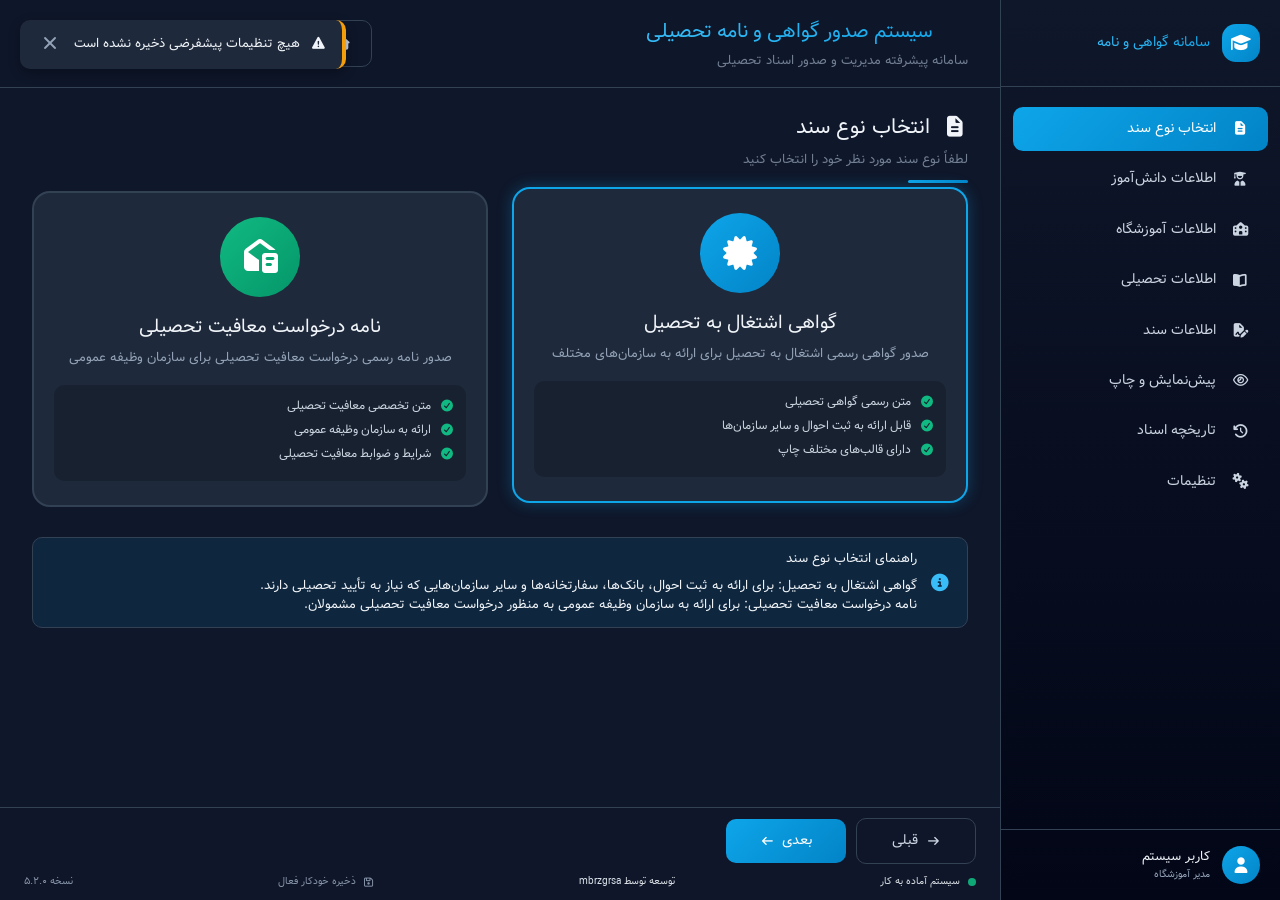
==== commit 2382411a: "Add files via upload" ====
--- a/certificate/index.html
+++ b/certificate/index.html
@@ -8,6 +8,7 @@
     <link rel="stylesheet" href="./assets/css/popup.css">
     <link rel="stylesheet" href="./assets/css/all.min.css">
     <link rel="stylesheet" href="./assets/css/persian-datepicker.min.css"/>
+    <link rel="stylesheet" href="./assets/css/edu-uniform.css"/>
     <script src="./assets/js/xlsx.full.min.js"></script>
 </head>
 <body>
@@ -897,5 +898,6 @@
     <script src="./assets/js/persian-date.min.js"></script>
     <script src="./assets/js/persian-datepicker.min.js"></script>
     <script src="./assets/js/popup.js"></script>
+    <script src="./assets/js/edu-uniform.js"></script>
 </body>
 </html>
--- a/certificate/assets/css/edu-uniform.css
+++ b/certificate/assets/css/edu-uniform.css
@@ -0,0 +1,233 @@
+/* ============================================================
+ * EduPlatform Uniform Layer v1.0.0
+ * هدف: یکدست‌سازی ظاهری (هدر/فوتر/دکمه‌ها/فونت/چاپ) بدون تغییر منطق
+ * - فقط چیدمان و تایپوگرافی را یکسان می‌کند، رنگ برند هر بخش حفظ می‌شود
+ * - هیچ سلکتور منطقی (data-tab, idهای دانلود/محاسبه) را تغییر نمی‌دهد
+ * - آیکون‌های FontAwesome مستثنی شده‌اند تا نشکنند
+ * ============================================================ */
+
+/* ---------- ۱) فونت واحد وزیر برای همه متن‌ها ---------- */
+html body,
+html body div, html body span, html body p,
+html body h1, html body h2, html body h3, html body h4, html body h5, html body h6,
+html body a, html body label, html body small,
+html body button:not([class*="fa-"]),
+html body input, html body select, html body textarea, html body option,
+html body table, html body th, html body td,
+html body .tab-header, html body .tab-header h2, html body .tab-header p,
+html body .content-header, html body .content-footer,
+html body .site-header, html body .site-footer,
+html body .header, html body .footer,
+html body .card-panel, html body .info-card, html body .stat-card,
+html body .form-label, html body .form-input, html body .form-select,
+html body .form-hint, html body .btn, html body .button-group,
+html body .navigation-buttons, html body .footer-actions, html body .system-status {
+  font-family: 'Vazirmatn', 'Vazir', 'Segoe UI', Tahoma, system-ui, sans-serif !important;
+}
+
+/* آیکون‌ها دست نخورده بمانند */
+i[class*="fa-"], span[class*="fa-"],
+.fa, .fas, .far, .fab, .fal, .fad,
+[class^="fa-"], [class*=" fa-"] {
+  font-family: "Font Awesome 6 Free", "Font Awesome 6 Brands", "FontAwesome" !important;
+}
+
+/* ---------- ۲) هدر یکسان: ارتفاع/پدینگ/چیدمان ---------- */
+.content-header {
+  min-height: 64px !important;
+  padding: 16px 32px !important;
+  display: flex !important;
+  justify-content: space-between !important;
+  align-items: center !important;
+  flex-wrap: wrap !important;
+  gap: 12px !important;
+}
+.content-header .header-title h1 {
+  font-size: 1.25rem !important;
+  font-weight: 800 !important;
+  line-height: 1.6 !important;
+  display: flex !important;
+  align-items: center !important;
+  gap: 10px !important;
+  margin: 0 !important;
+}
+.content-header .header-title p {
+  font-size: 0.8rem !important;
+  margin-top: 4px !important;
+  opacity: 0.75 !important;
+}
+.header-actions {
+  display: flex !important;
+  gap: 12px !important;
+  flex-wrap: wrap !important;
+  align-items: center !important;
+}
+
+/* هدر لندینگ و تحلیل کارنامه هم‌خانواده شود (بدون تغییر رنگ برند) */
+.site-header, .header {
+  min-height: 64px !important;
+  padding: 14px 28px !important;
+}
+.site-header .header-container, .header .header-container {
+  max-width: 1200px !important;
+  margin: 0 auto !important;
+  display: flex !important;
+  justify-content: space-between !important;
+  align-items: center !important;
+  flex-wrap: wrap !important;
+  gap: 12px !important;
+}
+
+/* ---------- ۳) تیتر تب‌ها: یک شکل در همه اپ‌ها ---------- */
+.tab-header {
+  margin-bottom: 20px !important;
+  position: relative !important;
+}
+.tab-header h2 {
+  font-size: 1.3rem !important;
+  font-weight: 800 !important;
+  display: flex !important;
+  align-items: center !important;
+  gap: 12px !important;
+  flex-wrap: wrap !important;
+  margin: 0 !important;
+}
+.tab-header p {
+  margin-top: 8px !important;
+  font-size: 0.8rem !important;
+  opacity: 0.75 !important;
+}
+/* خط تزئینی زیر تیتر در هر ۴ اپ سایدباردار از قبل یکسان است (گرادیان برند)؛ دست نخورده می‌ماند */
+
+/* ---------- ۴) فوتر یکسان + جایگاه ثابت دکمه قبلی/بعدی ---------- */
+.content-footer {
+  padding: 10px 24px !important;
+  margin-top: auto !important;
+  flex-shrink: 0 !important;
+}
+.footer-actions {
+  display: flex !important;
+  justify-content: space-between !important;
+  align-items: center !important;
+  margin-bottom: 10px !important;
+  flex-wrap: wrap !important;
+  gap: 12px !important;
+}
+.navigation-buttons {
+  display: flex !important;
+  gap: 10px !important;
+  align-items: center !important;
+  order: 1 !important;
+}
+.footer-actions .action-buttons,
+.footer-actions .results-action-buttons {
+  display: flex !important;
+  gap: 10px !important;
+  flex-wrap: wrap !important;
+  order: 2 !important;
+}
+.system-status {
+  display: flex !important;
+  align-items: center !important;
+  justify-content: space-between !important;
+  gap: 16px !important;
+  flex-wrap: wrap !important;
+  font-size: 0.65rem !important;
+  opacity: 0.9 !important;
+}
+/* وقتی فوتر فقط استاتوس دارد (قبل از اصلاح HTML)، وسط‌چین نشود و هم‌خانواده بماند */
+.content-footer .system-status:only-child {
+  border-top: none !important;
+}
+
+/* فوتر لندینگ/کارنامه هم‌قد شود */
+.site-footer, .footer {
+  padding: 16px 28px !important;
+  text-align: center !important;
+  font-size: 0.75rem !important;
+}
+
+/* ---------- ۵) دکمه‌ها: یک اندازه/گردی/وزن (رنگ هر دکمه حفظ می‌شود) ---------- */
+.btn {
+  padding: 12px 20px !important;
+  border-radius: 10px !important;
+  font-size: 0.85rem !important;
+  font-weight: 700 !important;
+  display: inline-flex !important;
+  align-items: center !important;
+  justify-content: center !important;
+  gap: 8px !important;
+  white-space: nowrap !important;
+  line-height: 1.5 !important;
+  cursor: pointer !important;
+}
+.btn-sm {
+  padding: 8px 14px !important;
+  font-size: 0.75rem !important;
+  border-radius: 8px !important;
+}
+.button-group {
+  display: flex !important;
+  gap: 12px !important;
+  flex-wrap: wrap !important;
+  margin-top: 20px !important;
+}
+.button-group .btn {
+  flex: 1 1 auto !important;
+  justify-content: center !important;
+}
+/* دکمه‌های قبلی/بعدی همیشه یک‌جا و یک‌شکل */
+#prevTabBtn, #nextTabBtn {
+  min-width: 120px !important;
+}
+#prevTabBtn i, #nextTabBtn i {
+  font-size: 0.8em !important;
+}
+
+/* ورودی‌ها یکدست */
+.form-input, .form-select, .form-textarea,
+input[type="text"], input[type="number"], select, textarea {
+  font-size: 0.85rem !important;
+  line-height: 1.6 !important;
+}
+
+/* ---------- ۶) چاپ: فونت وزیر حتی در خروجی چاپ ---------- */
+@media print {
+  html body,
+  html body div, html body span, html body p,
+  html body h1, html body h2, html body h3, html body h4,
+  html body table, html body th, html body td,
+  html body a, html body label {
+    font-family: 'Vazirmatn', 'Vazir', Tahoma, sans-serif !important;
+  }
+  * {
+    -webkit-print-color-adjust: exact !important;
+    print-color-adjust: exact !important;
+  }
+}
+
+/* ---------- ۷) ریسپانسیو یکسان هدر/فوتر ---------- */
+@media (max-width: 768px) {
+  .content-header {
+    padding: 12px 20px !important;
+  }
+  .content-header .header-title h1 {
+    font-size: 1.05rem !important;
+  }
+  .content-footer {
+    padding: 10px 16px !important;
+  }
+  .footer-actions {
+    flex-direction: column !important;
+    align-items: stretch !important;
+  }
+  .navigation-buttons {
+    width: 100% !important;
+  }
+  .navigation-buttons .btn {
+    flex: 1 !important;
+  }
+  .site-header, .header {
+    padding: 12px 16px !important;
+  }
+}
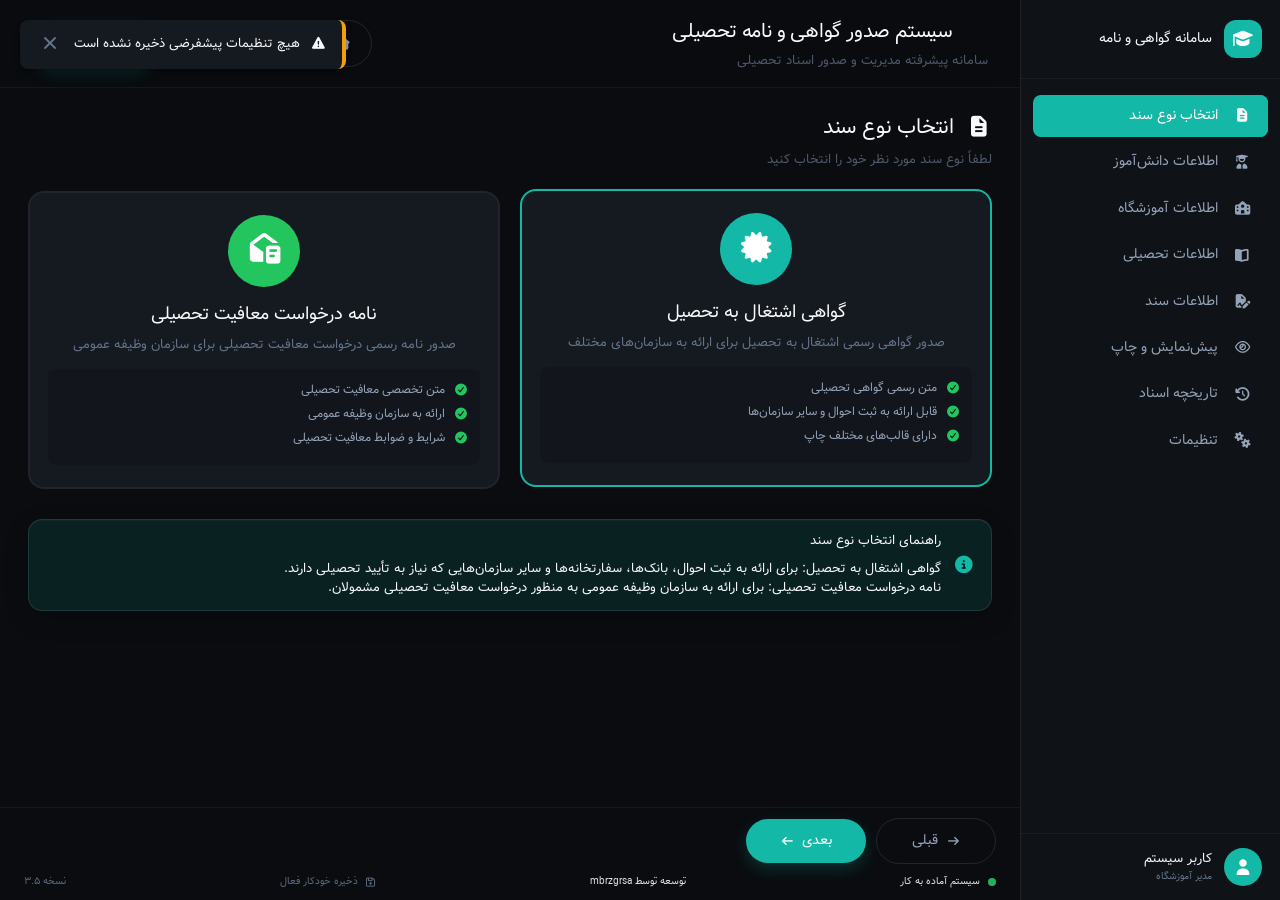
==== commit bdf62b85: "Add webfont assets, main HTML structure, and proxy for image retrieval - Added Font Awesome webfont " ====
--- a/certificate/index.html
+++ b/certificate/index.html
@@ -1,903 +1,904 @@
-<!DOCTYPE html>
-<html dir="rtl" lang="fa">
-<head>
-    <meta charset="utf-8">
-    <meta name="viewport" content="width=device-width, initial-scale=1.0, user-scalable=yes, viewport-fit=cover">
-    <meta name="theme-color" content="#0f172a">
-    <title>سیستم صدور گواهی و نامه تحصیلی | Professional Certificate System</title>
-    <link rel="stylesheet" href="./assets/css/popup.css">
-    <link rel="stylesheet" href="./assets/css/all.min.css">
-    <link rel="stylesheet" href="./assets/css/persian-datepicker.min.css"/>
-    <link rel="stylesheet" href="./assets/css/edu-uniform.css"/>
-    <script src="./assets/js/xlsx.full.min.js"></script>
-</head>
-<body>
-    <!-- هدر موبایل (فقط در موبایل نمایش داده می‌شود) -->
-    <div class="mobile-header" id="mobileHeader">
-        <button class="mobile-menu-btn" id="mobileMenuBtn">
-            <i class="fas fa-bars"></i>
-        </button>
-        <div class="mobile-logo">
-            <i class="fas fa-graduation-cap"></i>
-            <span>سامانه گواهی و نامه</span>
-        </div>
-        <div class="mobile-header-spacer"></div>
-    </div>
-    
-    <!-- ماسک overlay برای بستن منو در موبایل -->
-    <div class="sidebar-overlay" id="sidebarOverlay"></div>
-    
-    <div class="app-container">
-        <!-- نوار کناری -->
-        <div class="sidebar" id="sidebar">
-            <div class="sidebar-header">
-                <div class="logo">
-                    <div class="logo-icon">
-                        <i class="fas fa-graduation-cap"></i>
-                    </div>
-                    <span>سامانه گواهی و نامه</span>
-                </div>
-                <button class="sidebar-close-btn" id="sidebarCloseBtn">
-                    <i class="fas fa-times"></i>
-                </button>
-            </div>
-            
-            <nav class="sidebar-nav">
-                <a href="#" class="nav-item active" data-tab="document-type">
-                    <i class="fas fa-file-alt"></i>
-                    <span>انتخاب نوع سند</span>
-                </a>
-                <a href="#" class="nav-item" data-tab="student-info">
-                    <i class="fas fa-user-graduate"></i>
-                    <span>اطلاعات دانش‌آموز</span>
-                </a>
-                <a href="#" class="nav-item" data-tab="school-info">
-                    <i class="fas fa-school"></i>
-                    <span>اطلاعات آموزشگاه</span>
-                </a>
-                <a href="#" class="nav-item" data-tab="academic-info">
-                    <i class="fas fa-book-open"></i>
-                    <span>اطلاعات تحصیلی</span>
-                </a>
-                <a href="#" class="nav-item" data-tab="document-info">
-                    <i class="fas fa-file-signature"></i>
-                    <span>اطلاعات سند</span>
-                </a>
-                <a href="#" class="nav-item conditional" data-tab="military-info" id="militaryInfoTab" style="display: none;">
-                    <i class="fas fa-shield-alt"></i>
-                    <span>اطلاعات نظام وظیفه</span>
-                </a>
-                <a href="#" class="nav-item" data-tab="preview">
-                    <i class="fas fa-eye"></i>
-                    <span>پیش‌نمایش و چاپ</span>
-                </a>
-                <a href="#" class="nav-item" data-tab="certificate-history">
-                    <i class="fas fa-history"></i>
-                    <span>تاریخچه اسناد</span>
-                </a>
-                <a href="#" class="nav-item" data-tab="settings">
-                    <i class="fas fa-cogs"></i>
-                    <span>تنظیمات</span>
-                </a>
-            </nav>
-            
-            <div class="sidebar-footer">
-                <div class="user-profile">
-                    <div class="avatar">
-                        <i class="fas fa-user"></i>
-                    </div>
-                    <div class="user-info">
-                        <div class="username">کاربر سیستم</div>
-                        <div class="role">مدیر آموزشگاه</div>
-                    </div>
-                </div>
-            </div>
-        </div>
-
-        <!-- محتوای اصلی -->
-        <div class="main-content">
-            <!-- هدر -->
-            <header class="content-header">
-                <div class="header-title">
-                    <h1>
-                        <i class="fas fa-file-certificate"></i>
-                        سیستم صدور گواهی و نامه تحصیلی
-                    </h1>
-                    <p>سامانه پیشرفته مدیریت و صدور اسناد تحصیلی</p>
-                </div>
-                <div class="header-actions">
-                    <button class="btn btn-outline" id="homeBtn">
-                        <i class="fas fa-home"></i>
-                        خانه
-                    </button>
-                    <button class="btn btn-outline" id="helpBtn">
-                        <i class="fas fa-question-circle"></i>
-                        راهنما
-                    </button>
-                    <button class="btn btn-primary" id="newCertificateBtn">
-                        <i class="fas fa-file-circle-plus"></i>
-                        سند جدید
-                    </button>
-                </div>
-            </header>
-
-            <!-- محتوای تب‌ها -->
-            <div class="content-area">
-                <!-- تب انتخاب نوع سند -->
-                <div class="tab-content active" id="document-type">
-                    <div class="tab-header">
-                        <h2>
-                            <i class="fas fa-file-alt"></i>
-                            انتخاب نوع سند
-                        </h2>
-                        <p>لطفاً نوع سند مورد نظر خود را انتخاب کنید</p>
-                    </div>
-                    
-                    <div class="document-type-selection">
-                        <div class="document-type-cards">
-                            <div class="document-type-card active" data-document-type="certificate">
-                                <div class="document-icon">
-                                    <i class="fas fa-certificate"></i>
-                                </div>
-                                <h3>گواهی اشتغال به تحصیل</h3>
-                                <p>صدور گواهی رسمی اشتغال به تحصیل برای ارائه به سازمان‌های مختلف</p>
-                                <div class="document-features">
-                                    <div class="feature">
-                                        <i class="fas fa-check-circle"></i>
-                                        <span>متن رسمی گواهی تحصیلی</span>
-                                    </div>
-                                    <div class="feature">
-                                        <i class="fas fa-check-circle"></i>
-                                        <span>قابل ارائه به ثبت احوال و سایر سازمان‌ها</span>
-                                    </div>
-                                    <div class="feature">
-                                        <i class="fas fa-check-circle"></i>
-                                        <span>دارای قالب‌های مختلف چاپ</span>
-                                    </div>
-                                </div>
-                            </div>
-                            
-                            <div class="document-type-card" data-document-type="letter">
-                                <div class="document-icon">
-                                    <i class="fas fa-envelope-open-text"></i>
-                                </div>
-                                <h3>نامه درخواست معافیت تحصیلی</h3>
-                                <p>صدور نامه رسمی درخواست معافیت تحصیلی برای سازمان وظیفه عمومی</p>
-                                <div class="document-features">
-                                    <div class="feature">
-                                        <i class="fas fa-check-circle"></i>
-                                        <span>متن تخصصی معافیت تحصیلی</span>
-                                    </div>
-                                    <div class="feature">
-                                        <i class="fas fa-check-circle"></i>
-                                        <span>ارائه به سازمان وظیفه عمومی</span>
-                                    </div>
-                                    <div class="feature">
-                                        <i class="fas fa-check-circle"></i>
-                                        <span>شرایط و ضوابط معافیت تحصیلی</span>
-                                    </div>
-                                </div>
-                            </div>
-                        </div>
-                        
-                        <div class="info-card" style="margin-top: 30px;">
-                            <i class="fas fa-info-circle"></i>
-                            <div>
-                                <strong>راهنمای انتخاب نوع سند</strong>
-                                <p style="margin-top: 8px;">
-                                    <strong>گواهی اشتغال به تحصیل:</strong> برای ارائه به ثبت احوال، بانک‌ها، سفارتخانه‌ها و سایر سازمان‌هایی که نیاز به تأیید تحصیلی دارند.<br>
-                                    <strong>نامه درخواست معافیت تحصیلی:</strong> برای ارائه به سازمان وظیفه عمومی به منظور درخواست معافیت تحصیلی مشمولان.
-                                </p>
-                            </div>
-                        </div>
-                    </div>
-                </div>
-
-                <!-- تب اطلاعات دانش‌آموز -->
-                <div class="tab-content" id="student-info">
-                    <div class="tab-header">
-                        <h2>
-                            <i class="fas fa-user-graduate"></i>
-                            اطلاعات دانش‌آموز
-                        </h2>
-                        <p>لطفاً اطلاعات هویتی دانش‌آموز را وارد نمایید</p>
-                    </div>
-                    
-                    <div class="form-grid">
-                        <div class="form-group">
-                            <label class="form-label required">
-                                <i class="fas fa-id-card"></i>
-                                کد ملی دانش‌آموز
-                            </label>
-                            <input type="text" id="nationalCode" class="form-input" placeholder="۰۸۶۰۹۴۹۵۵۹" maxlength="10" dir="ltr">
-                            <div class="form-hint">کد ملی باید ۱۰ رقم باشد (ممکن است با صفر شروع شود)</div>
-                        </div>
-                        
-                        <div class="form-group full-width" style="margin-top: -15px; margin-bottom: 15px;">
-                            <div class="courses-header-actions" style="justify-content: flex-start;">
-                                <button class="btn btn-success" id="searchStudentBtn">
-                                    <i class="fas fa-search"></i>
-                                    جستجو در پایگاه داده
-                                </button>
-                                <span class="courses-badge">
-                                    <i class="fas fa-info-circle"></i>
-                                    <span>پس از وارد کردن کد ملی، از این دکمه یا کلید Enter استفاده کنید</span>
-                                </span>
-                            </div>
-                        </div>
-                        
-                        <div class="form-group">
-                            <label class="form-label required">
-                                <i class="fas fa-user"></i>
-                                نام کامل دانش‌آموز
-                            </label>
-                            <input type="text" id="studentName" class="form-input" placeholder="نام و نام خانوادگی">
-                        </div>
-                        
-                        <div class="form-group">
-                            <label class="form-label required">
-                                <i class="fas fa-male"></i>
-                                نام پدر
-                            </label>
-                            <input type="text" id="fatherName" class="form-input" placeholder="نام پدر">
-                        </div>
-                        
-                        <div class="form-group">
-                            <label class="form-label required">
-                                <i class="fas fa-city"></i>
-                                شهر محل صدور شناسنامه
-                            </label>
-                            <input type="text" id="birthCity" class="form-input" placeholder="شهر محل صدور شناسنامه">
-                        </div>
-                        
-                        <div class="form-group">
-                            <label class="form-label required">
-                                <i class="fas fa-birthday-cake"></i>
-                                تاریخ تولد
-                            </label>
-                            <div class="date-picker-container">
-                                <input type="text" id="birthDate" class="form-input date-picker" placeholder="انتخاب تاریخ تولد" readonly>
-                                <i class="fas fa-calendar-alt date-picker-icon"></i>
-                            </div>
-                        </div>
-                    </div>
-                </div>
-
-                <!-- تب اطلاعات آموزشگاه -->
-                <div class="tab-content" id="school-info">
-                    <div class="tab-header">
-                        <h2>
-                            <i class="fas fa-school"></i>
-                            اطلاعات آموزشگاه
-                        </h2>
-                        <p>اطلاعات آموزشگاه و مدیریت تصویر دانش‌آموز</p>
-                    </div>
-                    
-                    <div class="form-grid">
-                        <div class="form-group">
-                            <label class="form-label required">
-                                <i class="fas fa-map-marker-alt"></i>
-                                کد استان
-                            </label>
-                            <input type="text" id="provinceCode" class="form-input" placeholder="۱۶" maxlength="2" dir="ltr">
-                            <div class="form-hint">کد ۲ رقمی استان (مثال: 16 برای خراسان رضوی)</div>
-                        </div>
-                        
-                        <div class="form-group">
-                            <label class="form-label required">
-                                <i class="fas fa-map-pin"></i>
-                                کد منطقه
-                            </label>
-                            <input type="text" id="areaCode" class="form-input" placeholder="۱۶۷۰" maxlength="4" dir="ltr">
-                            <div class="form-hint">کد ۴ رقمی منطقه آموزشی</div>
-                        </div>
-                        
-                        <div class="form-group">
-                            <label class="form-label required">
-                                <i class="fas fa-school"></i>
-                                کد آموزشگاه
-                            </label>
-                            <input type="text" id="schoolCode" class="form-input" placeholder="۵۴۱۳۰۸۰۸" maxlength="8" dir="ltr">
-                            <div class="form-hint">کد ۸ رقمی آموزشگاه</div>
-                        </div>
-
-                        <div class="form-group">
-                            <label class="form-label required">
-                                <i class="fas fa-location-dot"></i>
-                                شهر آموزشگاه
-                            </label>
-                            <input type="text" id="schoolCity" class="form-input" placeholder="شهر محل آموزشگاه">
-                            <div class="form-hint">شهر محل استقرار آموزشگاه</div>
-                        </div>
-                    </div>
-                    
-                    <div class="image-section">
-                        <div class="image-card">
-                            <div class="image-preview" id="imagePreview">
-                                <div class="image-placeholder">
-                                    <i class="fas fa-user"></i>
-                                    <span>تصویر دانش‌آموز</span>
-                                </div>
-                            </div>
-                            <div class="image-info">
-                                <div class="image-status" id="imageStatus">
-                                    <i class="fas fa-info-circle"></i>
-                                    <span>تصویر بارگذاری نشده</span>
-                                </div>
-                                <div class="image-actions">
-                                    <button class="btn btn-primary" id="fetchImageBtn">
-                                        <i class="fas fa-download"></i>
-                                        دریافت از سیدا
-                                    </button>
-                                    <button class="btn btn-outline" id="uploadImageBtn">
-                                        <i class="fas fa-upload"></i>
-                                        آپلود تصویر
-                                    </button>
-                                    <button class="btn btn-error" id="removeImageBtn" style="display: none;">
-                                        <i class="fas fa-trash"></i>
-                                        حذف تصویر
-                                    </button>
-                                    <input type="file" id="imageUpload" accept="image/*" style="display: none;">
-                                </div>
-                                <div class="image-hint">
-                                    برای دریافت تصویر از سیدا، کدهای آموزشگاه و کد ملی دانش‌آموز را وارد کنید
-                                </div>
-                            </div>
-                        </div>
-                    </div>
-                </div>
-
-                <!-- تب اطلاعات تحصیلی -->
-                <div class="tab-content" id="academic-info">
-                    <div class="tab-header">
-                        <h2>
-                            <i class="fas fa-book-open"></i>
-                            اطلاعات تحصیلی
-                        </h2>
-                        <p>اطلاعات مربوط به وضعیت تحصیلی دانش‌آموز</p>
-                    </div>
-                    
-                    <div class="form-grid">
-                        <div class="form-group">
-                            <label class="form-label required">
-                                <i class="fas fa-graduation-cap"></i>
-                                پایه تحصیلی
-                            </label>
-                            <select id="grade" class="form-select">
-                                <option value="">انتخاب پایه تحصیلی</option>
-                                <option value="اول">پایه اول</option>
-                                <option value="دوم">پایه دوم</option>
-                                <option value="سوم">پایه سوم</option>
-                                <option value="چهارم">پایه چهارم</option>
-                                <option value="پنجم">پایه پنجم</option>
-                                <option value="ششم">پایه ششم</option>
-                                <option value="هفتم">پایه هفتم</option>
-                                <option value="هشتم">پایه هشتم</option>
-                                <option value="نهم">پایه نهم</option>
-                                <option value="دهم">پایه دهم</option>
-                                <option value="یازدهم">پایه یازدهم</option>
-                                <option value="دوازدهم">پایه دوازدهم</option>
-                            </select>
-                        </div>
-                        
-                        <div class="form-group">
-                            <label class="form-label">
-                                <i class="fas fa-network-wired"></i>
-                                رشته تحصیلی
-                            </label>
-                            <select id="field" class="form-select">
-                                <option value="">انتخاب رشته</option>
-                                <option value="ریاضی فیزیک">ریاضی فیزیک</option>
-                                <option value="علوم تجربی">علوم تجربی</option>
-                                <option value="علوم انسانی">علوم انسانی</option>
-                                <option value="معارف اسلامی">معارف اسلامی</option>
-                                <option value="فنی حرفه‌ای">فنی حرفه‌ای</option>
-                                <option value="کار و دانش">کار و دانش</option>
-                            </select>
-                        </div>
-                        
-                        <div class="form-group">
-                            <label class="form-label required">
-                                <i class="fas fa-calendar-days"></i>
-                                سال تحصیلی
-                            </label>
-                            <input type="text" id="academicYear" class="form-input" placeholder="۱۴۰۴-۱۴۰۵" maxlength="9" dir="ltr">
-                            <div class="form-hint">سال تحصیلی به صورت 1404-1405 وارد شود</div>
-                        </div>
-                        
-                        <div class="form-group full-width">
-                            <label class="form-label required">
-                                <i class="fas fa-school-flag"></i>
-                                نام آموزشگاه
-                            </label>
-                            <input type="text" id="schoolName" class="form-input" placeholder="نام کامل آموزشگاه">
-                        </div>
-                        
-                        <div class="form-group">
-                            <label class="form-label required">
-                                <i class="fas fa-user-tie"></i>
-                                نام مدیر آموزشگاه
-                            </label>
-                            <input type="text" id="managerName" class="form-input" placeholder="نام و نام خانوادگی مدیر">
-                        </div>
-                    </div>
-                </div>
-
-                <!-- تب اطلاعات سند -->
-                <div class="tab-content" id="document-info">
-                    <div class="tab-header">
-                        <h2>
-                            <i class="fas fa-file-signature"></i>
-                            اطلاعات سند
-                        </h2>
-                        <p>اطلاعات عمومی و شماره‌گذاری سند</p>
-                    </div>
-                    
-                    <div class="form-grid">
-                        <div class="form-group">
-                            <label class="form-label required">
-                                <i class="fas fa-hashtag"></i>
-                                شماره سند
-                            </label>
-                            <input type="text" id="documentNumber" class="form-input" placeholder="شماره سند" dir="ltr">
-                            <div class="form-hint">شماره منحصر به فرد سند</div>
-                        </div>
-                        
-                        <div class="form-group">
-                            <label class="form-label required">
-                                <i class="fas fa-calendar-alt"></i>
-                                تاریخ سند
-                            </label>
-                            <div class="date-picker-container">
-                                <input type="text" id="documentDate" class="form-input date-picker" placeholder="انتخاب تاریخ سند" readonly>
-                                <i class="fas fa-calendar-alt date-picker-icon"></i>
-                            </div>
-                        </div>
-                        
-                        <div class="form-group">
-                            <label class="form-label">
-                                <i class="fas fa-building"></i>
-                                سازمان مقصد
-                            </label>
-                            <input type="text" id="forOrganization" class="form-input" placeholder="سازمان مقصد">
-                            <div class="form-hint">سازمانی که سند برای آن صادر می‌شود</div>
-                        </div>
-                        
-                        <div class="form-group full-width">
-                            <label class="form-label">
-                                <i class="fas fa-sticky-note"></i>
-                                توضیحات اضافی (اختیاری)
-                            </label>
-                            <textarea id="additionalNotes" class="form-textarea" rows="3" placeholder="هرگونه توضیح اضافی در مورد وضعیت تحصیلی دانش‌آموز"></textarea>
-                        </div>
-                    </div>
-                </div>
-
-                <!-- تب اطلاعات نظام وظیفه (فقط برای نامه معافیت) -->
-                <div class="tab-content" id="military-info">
-                    <div class="tab-header">
-                        <h2>
-                            <i class="fas fa-shield-alt"></i>
-                            اطلاعات نظام وظیفه
-                        </h2>
-                        <p>اطلاعات تخصصی مربوط به درخواست معافیت تحصیلی</p>
-                    </div>
-                    
-                    <div class="form-grid">
-                        <div class="form-group">
-                            <label class="form-label required">
-                                <i class="fas fa-map-marker-alt"></i>
-                                شهرستان وظیفه عمومی
-                            </label>
-                            <input type="text" id="militaryCity" class="form-input" placeholder="شهرستان وظیفه عمومی" value="قوچان">
-                        </div>
-                        
-                        <div class="form-group">
-                            <label class="form-label required">
-                                <i class="fas fa-calendar-check"></i>
-                                تاریخ شروع تحصیل
-                            </label>
-                            <div class="date-picker-container">
-                                <input type="text" id="studyStartDate" class="form-input date-picker" placeholder="انتخاب تاریخ شروع تحصیل" readonly>
-                                <i class="fas fa-calendar-alt date-picker-icon"></i>
-                            </div>
-                        </div>
-                    </div>
-                    
-                    <div class="info-card" style="margin-top: 20px;">
-                        <i class="fas fa-exclamation-triangle" style="color: var(--warning-500);"></i>
-                        <div>
-                            <strong>شرایط معافیت تحصیلی</strong>
-                            <p style="margin-top: 8px;">طبق مقررات، دانش‌آموزانی که در شرایط زیر قرار دارند، واجد شرایط معافیت تحصیلی نمی‌باشند:</p>
-                            <ul class="conditions-list" style="margin-top: 12px; list-style: none;">
-                                <li style="display: flex; align-items: center; gap: 8px; margin-bottom: 8px;">
-                                    <i class="fas fa-ban" style="color: var(--error-500);"></i>
-                                    <span>دانش آموزانی که بعد از ورود به سن مشمولیت به صورت داوطلب آزاد اشتغال به تحصیل نموده اند.</span>
-                                </li>
-                                <li style="display: flex; align-items: center; gap: 8px; margin-bottom: 8px;">
-                                    <i class="fas fa-ban" style="color: var(--error-500);"></i>
-                                    <span>دانش آموزانی که قبل یا بعد از سن مشمولیت موفق به اخذ دیپلم متوسطه شده باشند.</span>
-                                </li>
-                                <li style="display: flex; align-items: center; gap: 8px;">
-                                    <i class="fas fa-ban" style="color: var(--error-500);"></i>
-                                    <span>دانش آموزانی که بعد از سن مشمولیت بیش از سه ماه متوالی وقفه تحصیلی غیر موجه داشته و یا اینکه بعد از سن مشمولیت انصراف، اخراج یا ترک تحصیل نموده باشند.</span>
-                                </li>
-                            </ul>
-                        </div>
-                    </div>
-                </div>
-
-                <!-- تب پیش‌نمایش و چاپ -->
-                <div class="tab-content" id="preview">
-                    <div class="tab-header">
-                        <h2>
-                            <i class="fas fa-eye"></i>
-                            پیش‌نمایش و چاپ
-                        </h2>
-                        <p>مشاهده نهایی سند و چاپ</p>
-                    </div>
-                    
-                    <div class="results-wrapper">
-                        <div class="courses-header-actions" style="justify-content: center;">
-                            <button class="btn btn-success" id="printBtn">
-                                <i class="fas fa-print"></i>
-                                چاپ سند
-                            </button>
-                            <button class="btn btn-primary" id="saveCertificateBtn">
-                                <i class="fas fa-save"></i>
-                                ذخیره سند
-                            </button>
-                            <select id="printTemplate" class="form-select" style="width: 200px;">
-                                <option value="official">قالب رسمی</option>
-                                <option value="simple">قالب ساده</option>
-                                <option value="modern">قالب مدرن</option>
-                            </select>
-                        </div>
-                        
-                        <div class="certificate-preview" id="certificatePreview">
-                            <div class="certificate-placeholder">
-                                <div class="placeholder-icon">
-                                    <i class="fas fa-file-certificate"></i>
-                                </div>
-                                <h3>پیش‌نمایش سند</h3>
-                                <p>پس از تکمیل اطلاعات، پیش‌نمایش سند در اینجا نمایش داده می‌شود</p>
-                            </div>
-                        </div>
-                    </div>
-                </div>
-
-                <!-- تب تاریخچه اسناد -->
-                <div class="tab-content" id="certificate-history">
-                    <div class="tab-header">
-                        <h2>
-                            <i class="fas fa-history"></i>
-                            تاریخچه اسناد
-                        </h2>
-                        <p>مدیریت و مشاهده اسناد صادر شده</p>
-                    </div>
-                    
-                    <div class="courses-header-actions">
-                        <div class="search-box" style="position: relative; flex: 1;">
-                            <input type="text" id="searchInput" class="form-input" placeholder="جستجو بر اساس نام دانش‌آموز یا کد ملی..." style="padding-right: 40px;">
-                            <i class="fas fa-search" style="position: absolute; right: 14px; top: 50%; transform: translateY(-50%); color: var(--text-muted);"></i>
-                        </div>
-                        <select id="documentTypeFilter" class="form-select" style="width: 200px;">
-                            <option value="all">همه انواع اسناد</option>
-                            <option value="certificate">گواهی تحصیلی</option>
-                            <option value="letter">نامه معافیت تحصیلی</option>
-                        </select>
-                        <div style="display: flex; gap: 8px;">
-                            <button class="btn btn-outline" id="exportDataBtn">
-                                <i class="fas fa-download"></i>
-                                خروجی گرفتن
-                            </button>
-                            <button class="btn btn-outline" id="importDataBtn">
-                                <i class="fas fa-upload"></i>
-                                بازیابی اطلاعات
-                            </button>
-                            <input type="file" id="importFile" accept=".json" style="display: none;">
-                        </div>
-                    </div>
-                    
-                    <div class="stats-grid">
-                        <div class="stat-card">
-                            <div class="stat-icon">
-                                <i class="fas fa-file-certificate"></i>
-                            </div>
-                            <div class="stat-info">
-                                <div class="stat-number" id="totalCertificates">۰</div>
-                                <div class="stat-label">تعداد کل اسناد</div>
-                            </div>
-                        </div>
-                        <div class="stat-card">
-                            <div class="stat-icon" style="background: var(--primary-600);">
-                                <i class="fas fa-file-contract"></i>
-                            </div>
-                            <div class="stat-info">
-                                <div class="stat-number" id="totalCertificatesType">۰</div>
-                                <div class="stat-label">گواهی تحصیلی</div>
-                            </div>
-                        </div>
-                        <div class="stat-card">
-                            <div class="stat-icon" style="background: var(--success-600);">
-                                <i class="fas fa-envelope"></i>
-                            </div>
-                            <div class="stat-info">
-                                <div class="stat-number" id="totalLetters">۰</div>
-                                <div class="stat-label">نامه معافیت</div>
-                            </div>
-                        </div>
-                        <div class="stat-card">
-                            <div class="stat-icon" style="background: var(--warning-600);">
-                                <i class="fas fa-user-graduate"></i>
-                            </div>
-                            <div class="stat-info">
-                                <div class="stat-number" id="uniqueStudents">۰</div>
-                                <div class="stat-label">دانش‌آموزان منحصر به فرد</div>
-                            </div>
-                        </div>
-                    </div>
-                    
-                    <div class="certificates-list" id="certificatesList">
-                        <!-- لیست اسناد اینجا نمایش داده می‌شود -->
-                    </div>
-                </div>
-
-                <!-- تب تنظیمات -->
-                <div class="tab-content" id="settings">
-                    <div class="tab-header">
-                        <h2>
-                            <i class="fas fa-cogs"></i>
-                            تنظیمات آموزشگاه
-                        </h2>
-                        <p>مدیریت اطلاعات پیشفرض آموزشگاه</p>
-                    </div>
-                    
-                    <div class="form-grid">
-                        <div class="form-group">
-                            <label class="form-label">
-                                <i class="fas fa-map-marker-alt"></i>
-                                کد استان پیشفرض
-                            </label>
-                            <input type="text" id="defaultProvinceCode" class="form-input" placeholder="۱۶" maxlength="2" dir="ltr">
-                        </div>
-                        
-                        <div class="form-group">
-                            <label class="form-label">
-                                <i class="fas fa-map-pin"></i>
-                                کد منطقه پیشفرض
-                            </label>
-                            <input type="text" id="defaultAreaCode" class="form-input" placeholder="۱۶۷۰" maxlength="4" dir="ltr">
-                        </div>
-                        
-                        <div class="form-group">
-                            <label class="form-label">
-                                <i class="fas fa-school"></i>
-                                کد آموزشگاه پیشفرض
-                            </label>
-                            <input type="text" id="defaultSchoolCode" class="form-input" placeholder="۵۴۱۳۰۸۰۸" maxlength="8" dir="ltr">
-                        </div>
-                        
-                        <div class="form-group">
-                            <label class="form-label">
-                                <i class="fas fa-location-dot"></i>
-                                شهر آموزشگاه پیشفرض
-                            </label>
-                            <input type="text" id="defaultSchoolCity" class="form-input" placeholder="شهر محل آموزشگاه">
-                        </div>
-                        
-                        <div class="form-group full-width">
-                            <label class="form-label">
-                                <i class="fas fa-school-flag"></i>
-                                نام آموزشگاه پیشفرض
-                            </label>
-                            <input type="text" id="defaultSchoolName" class="form-input" placeholder="نام کامل آموزشگاه">
-                        </div>
-                        
-                        <div class="form-group full-width">
-                            <label class="form-label">
-                                <i class="fas fa-user-tie"></i>
-                                نام مدیر آموزشگاه پیشفرض
-                            </label>
-                            <input type="text" id="defaultManagerName" class="form-input" placeholder="نام و نام خانوادگی مدیر">
-                        </div>
-                        
-                        <div class="form-group">
-                            <label class="form-label">
-                                <i class="fas fa-calendar-days"></i>
-                                سال تحصیلی پیشفرض
-                            </label>
-                            <input type="text" id="defaultAcademicYear" class="form-input" placeholder="۱۴۰۴-۱۴۰۵" maxlength="9" dir="ltr">
-                        </div>
-                        
-                        <div class="form-group full-width">
-                            <div class="results-action-buttons" style="margin-top: 10px;">
-                                <button class="btn btn-success" id="saveDefaultsBtn">
-                                    <i class="fas fa-save"></i>
-                                    ذخیره تنظیمات پیشفرض
-                                </button>
-                                <button class="btn btn-outline" id="loadDefaultsBtn">
-                                    <i class="fas fa-download"></i>
-                                    بارگذاری تنظیمات پیشفرض
-                                </button>
-                                <button class="btn btn-error" id="clearDefaultsBtn">
-                                    <i class="fas fa-trash"></i>
-                                    پاک کردن تنظیمات
-                                </button>
-                            </div>
-                        </div>
-                    </div>
-                    
-                    <!-- بخش مدیریت پایگاه داده دانش‌آموزان -->
-                    <div style="margin-top: 32px;">
-                        <div class="settings-panel">
-                            <h3>
-                                <i class="fas fa-database"></i>
-                                مدیریت پایگاه داده دانش‌آموزان
-                            </h3>
-                            <p>با آپلود فایل Excel حاوی اطلاعات دانش‌آموزان، می‌توانید با وارد کردن کد ملی، اطلاعات را به صورت خودکار در فرم پر کنید.</p>
-                            
-                            <div class="form-grid" style="margin-top: 20px;">
-                                <div class="form-group full-width" id="studentDbStats">
-                                    <div class="stats-grid" style="grid-template-columns: repeat(2, 1fr);">
-                                        <div class="stat-card mini" style="background: var(--gradient-primary);">
-                                            <div class="stat-icon" style="background: rgba(255,255,255,0.2);">
-                                                <i class="fas fa-users"></i>
-                                            </div>
-                                            <div class="stat-info">
-                                                <div class="stat-number" id="totalStudents">۰</div>
-                                                <div class="stat-label">تعداد دانش‌آموزان</div>
-                                            </div>
-                                        </div>
-                                        <div class="stat-card mini" style="background: var(--gradient-success);">
-                                            <div class="stat-icon" style="background: rgba(255,255,255,0.2);">
-                                                <i class="fas fa-calendar-alt"></i>
-                                            </div>
-                                            <div class="stat-info">
-                                                <div class="stat-number" id="lastUpdate">---</div>
-                                                <div class="stat-label">آخرین به‌روزرسانی</div>
-                                            </div>
-                                        </div>
-                                    </div>
-                                </div>
-                                
-                                <div class="form-group">
-                                    <label class="form-label">
-                                        <i class="fas fa-file-excel"></i>
-                                        آپلود فایل Excel
-                                    </label>
-                                    <div style="display: flex; gap: 12px; flex-wrap: wrap;">
-                                        <button class="btn btn-primary" id="uploadExcelBtn">
-                                            <i class="fas fa-upload"></i>
-                                            انتخاب فایل Excel
-                                        </button>
-                                        <button class="btn btn-error" id="clearDatabaseBtn">
-                                            <i class="fas fa-trash"></i>
-                                            پاک کردن پایگاه داده
-                                        </button>
-                                        <button class="btn btn-success" id="downloadSampleExcelBtn">
-                                            <i class="fas fa-download"></i>
-                                            دانلود نمونه فایل Excel
-                                        </button>
-                                    </div>
-                                    <input type="file" id="excelFile" accept=".xlsx,.xls,.csv" style="display: none;">
-                                    <div class="form-hint">
-                                        فرمت مورد قبول: Excel (xlsx, xls) یا CSV<br>
-                                        ستون‌های مورد نیاز: کد ملی، نام، نام خانوادگی، نام پدر، تاریخ تولد، پایه، رشته
-                                    </div>
-                                </div>
-                                
-                                <div class="form-group">
-                                    <label class="form-label">
-                                        <i class="fas fa-search"></i>
-                                        راهنمای استفاده
-                                    </label>
-                                    <div class="info-card" style="margin-top: 0;">
-                                        <i class="fas fa-lightbulb"></i>
-                                        <div>
-                                            <ol style="padding-right: 20px; color: var(--text-secondary); line-height: 1.8;">
-                                                <li>فایل Excel حاوی اطلاعات دانش‌آموزان را آپلود کنید</li>
-                                                <li>به تب "اطلاعات دانش‌آموز" بروید</li>
-                                                <li>کد ملی دانش‌آموز را وارد کنید و دکمه جستجو را بزنید</li>
-                                                <li>اطلاعات دانش‌آموز به صورت خودکار در فرم پر می‌شود</li>
-                                            </ol>
-                                        </div>
-                                    </div>
-                                </div>
-                            </div>
-                        </div>
-                    </div>
-                    
-                    <div style="margin-top: 32px;">
-                        <div class="settings-panel">
-                            <h3>
-                                <i class="fas fa-keyboard"></i>
-                                کلیدهای میانبر
-                            </h3>
-                            <div class="shortcut-list">
-                                <div class="shortcut-item">
-                                    <span class="shortcut-key">Ctrl + N</span>
-                                    <span class="shortcut-description">سند جدید</span>
-                                </div>
-                                <div class="shortcut-item">
-                                    <span class="shortcut-key">Ctrl + S</span>
-                                    <span class="shortcut-description">ذخیره سند فعلی</span>
-                                </div>
-                                <div class="shortcut-item">
-                                    <span class="shortcut-key">Ctrl + P</span>
-                                    <span class="shortcut-description">چاپ سند</span>
-                                </div>
-                                <div class="shortcut-item">
-                                    <span class="shortcut-key">Ctrl + →</span>
-                                    <span class="shortcut-description">تب بعدی</span>
-                                </div>
-                                <div class="shortcut-item">
-                                    <span class="shortcut-key">Ctrl + ←</span>
-                                    <span class="shortcut-description">تب قبلی</span>
-                                </div>
-                            </div>
-                        </div>
-                    </div>
-                </div>
-            </div>
-
-            <!-- ناوبری پایین -->
-            <div class="content-footer" id="contentFooter">
-                <div class="footer-actions">
-                    <div class="navigation-buttons">
-                        <button class="btn btn-outline" id="prevTabBtn">
-                            <i class="fas fa-arrow-right"></i>
-                            قبلی
-                        </button>
-                        <button class="btn btn-primary" id="nextTabBtn">
-                            بعدی
-                            <i class="fas fa-arrow-left"></i>
-                        </button>
-                    </div>
-                </div>
-                
-                <div class="system-status">
-                    <div class="status-indicator">
-                        <div class="status-dot online"></div>
-                        <span id="statusText">سیستم آماده به کار</span>
-                    </div>
-                    <div class="status-indicator">
-                        <span>توسعه توسط <a href="https://t.me/mbrzgrsa" style="color:aliceblue; text-decoration: none;">mbrzgrsa</a></span>
-                    </div>
-                    <div class="auto-save-status" id="autoSaveStatus">
-                        <i class="fas fa-save"></i>
-                        <span>ذخیره خودکار فعال</span>
-                    </div>
-                    <div class="version">نسخه ۵.۲.۰</div>
-                </div>
-            </div>
-        </div>
-    </div>
-
-    <!-- دکمه‌های موبایل در فوتر -->
-    <div class="mobile-footer-actions" id="mobileFooterActions">
-        <button class="btn btn-outline mobile-action-btn" id="mobileHomeBtn">
-            <i class="fas fa-home"></i>
-            <span>خانه</span>
-        </button>
-        <button class="btn btn-outline mobile-action-btn" id="mobileHelpBtn">
-            <i class="fas fa-question-circle"></i>
-            <span>راهنما</span>
-        </button>
-        <button class="btn btn-primary mobile-action-btn" id="mobileNewCertificateBtn">
-            <i class="fas fa-file-circle-plus"></i>
-            <span>سند جدید</span>
-        </button>
-    </div>
-
-    <!-- اعلان‌ها -->
-    <div class="notification-container" id="notificationContainer"></div>
-
-    <!-- اضافه کردن کتابخانه‌های مورد نیاز -->
-    <script src="./assets/js/jquery.min.js"></script>
-    <script src="./assets/js/persian-date.min.js"></script>
-    <script src="./assets/js/persian-datepicker.min.js"></script>
-    <script src="./assets/js/popup.js"></script>
-    <script src="./assets/js/edu-uniform.js"></script>
-</body>
+<!DOCTYPE html>
+<html dir="rtl" lang="fa">
+<head>
+    <meta charset="utf-8">
+    <meta name="viewport" content="width=device-width, initial-scale=1.0, user-scalable=yes, viewport-fit=cover">
+    <meta name="theme-color" content="#0b0e14">
+    <title>سیستم صدور گواهی و نامه تحصیلی | Professional Certificate System</title>
+    <link rel="stylesheet" href="./assets/css/popup.css">
+    <link rel="stylesheet" href="./assets/css/all.min.css">
+    <link rel="stylesheet" href="./assets/css/persian-datepicker.min.css"/>
+    <link rel="stylesheet" href="./assets/css/edu-uniform.css"/>
+    <link rel="stylesheet" href="../assets/css/edu-pages-pro.css">
+    <script src="./assets/js/xlsx.full.min.js"></script>
+</head>
+<body>
+    <!-- هدر موبایل (فقط در موبایل نمایش داده می‌شود) -->
+    <div class="mobile-header" id="mobileHeader">
+        <button class="mobile-menu-btn" id="mobileMenuBtn">
+            <i class="fas fa-bars"></i>
+        </button>
+        <div class="mobile-logo">
+            <i class="fas fa-graduation-cap"></i>
+            <span>سامانه گواهی و نامه</span>
+        </div>
+        <div class="mobile-header-spacer"></div>
+    </div>
+    
+    <!-- ماسک overlay برای بستن منو در موبایل -->
+    <div class="sidebar-overlay" id="sidebarOverlay"></div>
+    
+    <div class="app-container">
+        <!-- نوار کناری -->
+        <div class="sidebar" id="sidebar">
+            <div class="sidebar-header">
+                <div class="logo">
+                    <div class="logo-icon">
+                        <i class="fas fa-graduation-cap"></i>
+                    </div>
+                    <span>سامانه گواهی و نامه</span>
+                </div>
+                <button class="sidebar-close-btn" id="sidebarCloseBtn">
+                    <i class="fas fa-times"></i>
+                </button>
+            </div>
+            
+            <nav class="sidebar-nav">
+                <a href="#" class="nav-item active" data-tab="document-type">
+                    <i class="fas fa-file-alt"></i>
+                    <span>انتخاب نوع سند</span>
+                </a>
+                <a href="#" class="nav-item" data-tab="student-info">
+                    <i class="fas fa-user-graduate"></i>
+                    <span>اطلاعات دانش‌آموز</span>
+                </a>
+                <a href="#" class="nav-item" data-tab="school-info">
+                    <i class="fas fa-school"></i>
+                    <span>اطلاعات آموزشگاه</span>
+                </a>
+                <a href="#" class="nav-item" data-tab="academic-info">
+                    <i class="fas fa-book-open"></i>
+                    <span>اطلاعات تحصیلی</span>
+                </a>
+                <a href="#" class="nav-item" data-tab="document-info">
+                    <i class="fas fa-file-signature"></i>
+                    <span>اطلاعات سند</span>
+                </a>
+                <a href="#" class="nav-item conditional" data-tab="military-info" id="militaryInfoTab" style="display: none;">
+                    <i class="fas fa-shield-alt"></i>
+                    <span>اطلاعات نظام وظیفه</span>
+                </a>
+                <a href="#" class="nav-item" data-tab="preview">
+                    <i class="fas fa-eye"></i>
+                    <span>پیش‌نمایش و چاپ</span>
+                </a>
+                <a href="#" class="nav-item" data-tab="certificate-history">
+                    <i class="fas fa-history"></i>
+                    <span>تاریخچه اسناد</span>
+                </a>
+                <a href="#" class="nav-item" data-tab="settings">
+                    <i class="fas fa-cogs"></i>
+                    <span>تنظیمات</span>
+                </a>
+            </nav>
+            
+            <div class="sidebar-footer">
+                <div class="user-profile">
+                    <div class="avatar">
+                        <i class="fas fa-user"></i>
+                    </div>
+                    <div class="user-info">
+                        <div class="username">کاربر سیستم</div>
+                        <div class="role">مدیر آموزشگاه</div>
+                    </div>
+                </div>
+            </div>
+        </div>
+
+        <!-- محتوای اصلی -->
+        <div class="main-content">
+            <!-- هدر -->
+            <header class="content-header">
+                <div class="header-title">
+                    <h1>
+                        <i class="fas fa-file-certificate"></i>
+                        سیستم صدور گواهی و نامه تحصیلی
+                    </h1>
+                    <p>سامانه پیشرفته مدیریت و صدور اسناد تحصیلی</p>
+                </div>
+                <div class="header-actions">
+                    <button class="btn btn-outline" id="homeBtn">
+                        <i class="fas fa-home"></i>
+                        خانه
+                    </button>
+                    <button class="btn btn-outline" id="helpBtn">
+                        <i class="fas fa-question-circle"></i>
+                        راهنما
+                    </button>
+                    <button class="btn btn-primary" id="newCertificateBtn">
+                        <i class="fas fa-file-circle-plus"></i>
+                        سند جدید
+                    </button>
+                </div>
+            </header>
+
+            <!-- محتوای تب‌ها -->
+            <div class="content-area">
+                <!-- تب انتخاب نوع سند -->
+                <div class="tab-content active" id="document-type">
+                    <div class="tab-header">
+                        <h2>
+                            <i class="fas fa-file-alt"></i>
+                            انتخاب نوع سند
+                        </h2>
+                        <p>لطفاً نوع سند مورد نظر خود را انتخاب کنید</p>
+                    </div>
+                    
+                    <div class="document-type-selection">
+                        <div class="document-type-cards">
+                            <div class="document-type-card active" data-document-type="certificate">
+                                <div class="document-icon">
+                                    <i class="fas fa-certificate"></i>
+                                </div>
+                                <h3>گواهی اشتغال به تحصیل</h3>
+                                <p>صدور گواهی رسمی اشتغال به تحصیل برای ارائه به سازمان‌های مختلف</p>
+                                <div class="document-features">
+                                    <div class="feature">
+                                        <i class="fas fa-check-circle"></i>
+                                        <span>متن رسمی گواهی تحصیلی</span>
+                                    </div>
+                                    <div class="feature">
+                                        <i class="fas fa-check-circle"></i>
+                                        <span>قابل ارائه به ثبت احوال و سایر سازمان‌ها</span>
+                                    </div>
+                                    <div class="feature">
+                                        <i class="fas fa-check-circle"></i>
+                                        <span>دارای قالب‌های مختلف چاپ</span>
+                                    </div>
+                                </div>
+                            </div>
+                            
+                            <div class="document-type-card" data-document-type="letter">
+                                <div class="document-icon">
+                                    <i class="fas fa-envelope-open-text"></i>
+                                </div>
+                                <h3>نامه درخواست معافیت تحصیلی</h3>
+                                <p>صدور نامه رسمی درخواست معافیت تحصیلی برای سازمان وظیفه عمومی</p>
+                                <div class="document-features">
+                                    <div class="feature">
+                                        <i class="fas fa-check-circle"></i>
+                                        <span>متن تخصصی معافیت تحصیلی</span>
+                                    </div>
+                                    <div class="feature">
+                                        <i class="fas fa-check-circle"></i>
+                                        <span>ارائه به سازمان وظیفه عمومی</span>
+                                    </div>
+                                    <div class="feature">
+                                        <i class="fas fa-check-circle"></i>
+                                        <span>شرایط و ضوابط معافیت تحصیلی</span>
+                                    </div>
+                                </div>
+                            </div>
+                        </div>
+                        
+                        <div class="info-card" style="margin-top: 30px;">
+                            <i class="fas fa-info-circle"></i>
+                            <div>
+                                <strong>راهنمای انتخاب نوع سند</strong>
+                                <p style="margin-top: 8px;">
+                                    <strong>گواهی اشتغال به تحصیل:</strong> برای ارائه به ثبت احوال، بانک‌ها، سفارتخانه‌ها و سایر سازمان‌هایی که نیاز به تأیید تحصیلی دارند.<br>
+                                    <strong>نامه درخواست معافیت تحصیلی:</strong> برای ارائه به سازمان وظیفه عمومی به منظور درخواست معافیت تحصیلی مشمولان.
+                                </p>
+                            </div>
+                        </div>
+                    </div>
+                </div>
+
+                <!-- تب اطلاعات دانش‌آموز -->
+                <div class="tab-content" id="student-info">
+                    <div class="tab-header">
+                        <h2>
+                            <i class="fas fa-user-graduate"></i>
+                            اطلاعات دانش‌آموز
+                        </h2>
+                        <p>لطفاً اطلاعات هویتی دانش‌آموز را وارد نمایید</p>
+                    </div>
+                    
+                    <div class="form-grid">
+                        <div class="form-group">
+                            <label class="form-label required">
+                                <i class="fas fa-id-card"></i>
+                                کد ملی دانش‌آموز
+                            </label>
+                            <input type="text" id="nationalCode" class="form-input" placeholder="۰۸۶۰۹۴۹۵۵۹" maxlength="10" dir="ltr">
+                            <div class="form-hint">کد ملی باید ۱۰ رقم باشد (ممکن است با صفر شروع شود)</div>
+                        </div>
+                        
+                        <div class="form-group full-width" style="margin-top: -15px; margin-bottom: 15px;">
+                            <div class="courses-header-actions" style="justify-content: flex-start;">
+                                <button class="btn btn-success" id="searchStudentBtn">
+                                    <i class="fas fa-search"></i>
+                                    جستجو در پایگاه داده
+                                </button>
+                                <span class="courses-badge">
+                                    <i class="fas fa-info-circle"></i>
+                                    <span>پس از وارد کردن کد ملی، از این دکمه یا کلید Enter استفاده کنید</span>
+                                </span>
+                            </div>
+                        </div>
+                        
+                        <div class="form-group">
+                            <label class="form-label required">
+                                <i class="fas fa-user"></i>
+                                نام کامل دانش‌آموز
+                            </label>
+                            <input type="text" id="studentName" class="form-input" placeholder="نام و نام خانوادگی">
+                        </div>
+                        
+                        <div class="form-group">
+                            <label class="form-label required">
+                                <i class="fas fa-male"></i>
+                                نام پدر
+                            </label>
+                            <input type="text" id="fatherName" class="form-input" placeholder="نام پدر">
+                        </div>
+                        
+                        <div class="form-group">
+                            <label class="form-label required">
+                                <i class="fas fa-city"></i>
+                                شهر محل صدور شناسنامه
+                            </label>
+                            <input type="text" id="birthCity" class="form-input" placeholder="شهر محل صدور شناسنامه">
+                        </div>
+                        
+                        <div class="form-group">
+                            <label class="form-label required">
+                                <i class="fas fa-birthday-cake"></i>
+                                تاریخ تولد
+                            </label>
+                            <div class="date-picker-container">
+                                <input type="text" id="birthDate" class="form-input date-picker" placeholder="انتخاب تاریخ تولد" readonly>
+                                <i class="fas fa-calendar-alt date-picker-icon"></i>
+                            </div>
+                        </div>
+                    </div>
+                </div>
+
+                <!-- تب اطلاعات آموزشگاه -->
+                <div class="tab-content" id="school-info">
+                    <div class="tab-header">
+                        <h2>
+                            <i class="fas fa-school"></i>
+                            اطلاعات آموزشگاه
+                        </h2>
+                        <p>اطلاعات آموزشگاه و مدیریت تصویر دانش‌آموز</p>
+                    </div>
+                    
+                    <div class="form-grid">
+                        <div class="form-group">
+                            <label class="form-label required">
+                                <i class="fas fa-map-marker-alt"></i>
+                                کد استان
+                            </label>
+                            <input type="text" id="provinceCode" class="form-input" placeholder="۱۶" maxlength="2" dir="ltr">
+                            <div class="form-hint">کد ۲ رقمی استان (مثال: 16 برای خراسان رضوی)</div>
+                        </div>
+                        
+                        <div class="form-group">
+                            <label class="form-label required">
+                                <i class="fas fa-map-pin"></i>
+                                کد منطقه
+                            </label>
+                            <input type="text" id="areaCode" class="form-input" placeholder="۱۶۷۰" maxlength="4" dir="ltr">
+                            <div class="form-hint">کد ۴ رقمی منطقه آموزشی</div>
+                        </div>
+                        
+                        <div class="form-group">
+                            <label class="form-label required">
+                                <i class="fas fa-school"></i>
+                                کد آموزشگاه
+                            </label>
+                            <input type="text" id="schoolCode" class="form-input" placeholder="۵۴۱۳۰۸۰۸" maxlength="8" dir="ltr">
+                            <div class="form-hint">کد ۸ رقمی آموزشگاه</div>
+                        </div>
+
+                        <div class="form-group">
+                            <label class="form-label required">
+                                <i class="fas fa-location-dot"></i>
+                                شهر آموزشگاه
+                            </label>
+                            <input type="text" id="schoolCity" class="form-input" placeholder="شهر محل آموزشگاه">
+                            <div class="form-hint">شهر محل استقرار آموزشگاه</div>
+                        </div>
+                    </div>
+                    
+                    <div class="image-section">
+                        <div class="image-card">
+                            <div class="image-preview" id="imagePreview">
+                                <div class="image-placeholder">
+                                    <i class="fas fa-user"></i>
+                                    <span>تصویر دانش‌آموز</span>
+                                </div>
+                            </div>
+                            <div class="image-info">
+                                <div class="image-status" id="imageStatus">
+                                    <i class="fas fa-info-circle"></i>
+                                    <span>تصویر بارگذاری نشده</span>
+                                </div>
+                                <div class="image-actions">
+                                    <button class="btn btn-primary" id="fetchImageBtn">
+                                        <i class="fas fa-download"></i>
+                                        دریافت از سیدا
+                                    </button>
+                                    <button class="btn btn-outline" id="uploadImageBtn">
+                                        <i class="fas fa-upload"></i>
+                                        آپلود تصویر
+                                    </button>
+                                    <button class="btn btn-error" id="removeImageBtn" style="display: none;">
+                                        <i class="fas fa-trash"></i>
+                                        حذف تصویر
+                                    </button>
+                                    <input type="file" id="imageUpload" accept="image/*" style="display: none;">
+                                </div>
+                                <div class="image-hint">
+                                    برای دریافت تصویر از سیدا، کدهای آموزشگاه و کد ملی دانش‌آموز را وارد کنید
+                                </div>
+                            </div>
+                        </div>
+                    </div>
+                </div>
+
+                <!-- تب اطلاعات تحصیلی -->
+                <div class="tab-content" id="academic-info">
+                    <div class="tab-header">
+                        <h2>
+                            <i class="fas fa-book-open"></i>
+                            اطلاعات تحصیلی
+                        </h2>
+                        <p>اطلاعات مربوط به وضعیت تحصیلی دانش‌آموز</p>
+                    </div>
+                    
+                    <div class="form-grid">
+                        <div class="form-group">
+                            <label class="form-label required">
+                                <i class="fas fa-graduation-cap"></i>
+                                پایه تحصیلی
+                            </label>
+                            <select id="grade" class="form-select">
+                                <option value="">انتخاب پایه تحصیلی</option>
+                                <option value="اول">پایه اول</option>
+                                <option value="دوم">پایه دوم</option>
+                                <option value="سوم">پایه سوم</option>
+                                <option value="چهارم">پایه چهارم</option>
+                                <option value="پنجم">پایه پنجم</option>
+                                <option value="ششم">پایه ششم</option>
+                                <option value="هفتم">پایه هفتم</option>
+                                <option value="هشتم">پایه هشتم</option>
+                                <option value="نهم">پایه نهم</option>
+                                <option value="دهم">پایه دهم</option>
+                                <option value="یازدهم">پایه یازدهم</option>
+                                <option value="دوازدهم">پایه دوازدهم</option>
+                            </select>
+                        </div>
+                        
+                        <div class="form-group">
+                            <label class="form-label">
+                                <i class="fas fa-network-wired"></i>
+                                رشته تحصیلی
+                            </label>
+                            <select id="field" class="form-select">
+                                <option value="">انتخاب رشته</option>
+                                <option value="ریاضی فیزیک">ریاضی فیزیک</option>
+                                <option value="علوم تجربی">علوم تجربی</option>
+                                <option value="علوم انسانی">علوم انسانی</option>
+                                <option value="معارف اسلامی">معارف اسلامی</option>
+                                <option value="فنی حرفه‌ای">فنی حرفه‌ای</option>
+                                <option value="کار و دانش">کار و دانش</option>
+                            </select>
+                        </div>
+                        
+                        <div class="form-group">
+                            <label class="form-label required">
+                                <i class="fas fa-calendar-days"></i>
+                                سال تحصیلی
+                            </label>
+                            <input type="text" id="academicYear" class="form-input" placeholder="۱۴۰۴-۱۴۰۵" maxlength="9" dir="ltr">
+                            <div class="form-hint">سال تحصیلی به صورت 1404-1405 وارد شود</div>
+                        </div>
+                        
+                        <div class="form-group full-width">
+                            <label class="form-label required">
+                                <i class="fas fa-school-flag"></i>
+                                نام آموزشگاه
+                            </label>
+                            <input type="text" id="schoolName" class="form-input" placeholder="نام کامل آموزشگاه">
+                        </div>
+                        
+                        <div class="form-group">
+                            <label class="form-label required">
+                                <i class="fas fa-user-tie"></i>
+                                نام مدیر آموزشگاه
+                            </label>
+                            <input type="text" id="managerName" class="form-input" placeholder="نام و نام خانوادگی مدیر">
+                        </div>
+                    </div>
+                </div>
+
+                <!-- تب اطلاعات سند -->
+                <div class="tab-content" id="document-info">
+                    <div class="tab-header">
+                        <h2>
+                            <i class="fas fa-file-signature"></i>
+                            اطلاعات سند
+                        </h2>
+                        <p>اطلاعات عمومی و شماره‌گذاری سند</p>
+                    </div>
+                    
+                    <div class="form-grid">
+                        <div class="form-group">
+                            <label class="form-label required">
+                                <i class="fas fa-hashtag"></i>
+                                شماره سند
+                            </label>
+                            <input type="text" id="documentNumber" class="form-input" placeholder="شماره سند" dir="ltr">
+                            <div class="form-hint">شماره منحصر به فرد سند</div>
+                        </div>
+                        
+                        <div class="form-group">
+                            <label class="form-label required">
+                                <i class="fas fa-calendar-alt"></i>
+                                تاریخ سند
+                            </label>
+                            <div class="date-picker-container">
+                                <input type="text" id="documentDate" class="form-input date-picker" placeholder="انتخاب تاریخ سند" readonly>
+                                <i class="fas fa-calendar-alt date-picker-icon"></i>
+                            </div>
+                        </div>
+                        
+                        <div class="form-group">
+                            <label class="form-label">
+                                <i class="fas fa-building"></i>
+                                سازمان مقصد
+                            </label>
+                            <input type="text" id="forOrganization" class="form-input" placeholder="سازمان مقصد">
+                            <div class="form-hint">سازمانی که سند برای آن صادر می‌شود</div>
+                        </div>
+                        
+                        <div class="form-group full-width">
+                            <label class="form-label">
+                                <i class="fas fa-sticky-note"></i>
+                                توضیحات اضافی (اختیاری)
+                            </label>
+                            <textarea id="additionalNotes" class="form-textarea" rows="3" placeholder="هرگونه توضیح اضافی در مورد وضعیت تحصیلی دانش‌آموز"></textarea>
+                        </div>
+                    </div>
+                </div>
+
+                <!-- تب اطلاعات نظام وظیفه (فقط برای نامه معافیت) -->
+                <div class="tab-content" id="military-info">
+                    <div class="tab-header">
+                        <h2>
+                            <i class="fas fa-shield-alt"></i>
+                            اطلاعات نظام وظیفه
+                        </h2>
+                        <p>اطلاعات تخصصی مربوط به درخواست معافیت تحصیلی</p>
+                    </div>
+                    
+                    <div class="form-grid">
+                        <div class="form-group">
+                            <label class="form-label required">
+                                <i class="fas fa-map-marker-alt"></i>
+                                شهرستان وظیفه عمومی
+                            </label>
+                            <input type="text" id="militaryCity" class="form-input" placeholder="شهرستان وظیفه عمومی" value="قوچان">
+                        </div>
+                        
+                        <div class="form-group">
+                            <label class="form-label required">
+                                <i class="fas fa-calendar-check"></i>
+                                تاریخ شروع تحصیل
+                            </label>
+                            <div class="date-picker-container">
+                                <input type="text" id="studyStartDate" class="form-input date-picker" placeholder="انتخاب تاریخ شروع تحصیل" readonly>
+                                <i class="fas fa-calendar-alt date-picker-icon"></i>
+                            </div>
+                        </div>
+                    </div>
+                    
+                    <div class="info-card" style="margin-top: 20px;">
+                        <i class="fas fa-exclamation-triangle" style="color: var(--warning-500);"></i>
+                        <div>
+                            <strong>شرایط معافیت تحصیلی</strong>
+                            <p style="margin-top: 8px;">طبق مقررات، دانش‌آموزانی که در شرایط زیر قرار دارند، واجد شرایط معافیت تحصیلی نمی‌باشند:</p>
+                            <ul class="conditions-list" style="margin-top: 12px; list-style: none;">
+                                <li style="display: flex; align-items: center; gap: 8px; margin-bottom: 8px;">
+                                    <i class="fas fa-ban" style="color: var(--error-500);"></i>
+                                    <span>دانش آموزانی که بعد از ورود به سن مشمولیت به صورت داوطلب آزاد اشتغال به تحصیل نموده اند.</span>
+                                </li>
+                                <li style="display: flex; align-items: center; gap: 8px; margin-bottom: 8px;">
+                                    <i class="fas fa-ban" style="color: var(--error-500);"></i>
+                                    <span>دانش آموزانی که قبل یا بعد از سن مشمولیت موفق به اخذ دیپلم متوسطه شده باشند.</span>
+                                </li>
+                                <li style="display: flex; align-items: center; gap: 8px;">
+                                    <i class="fas fa-ban" style="color: var(--error-500);"></i>
+                                    <span>دانش آموزانی که بعد از سن مشمولیت بیش از سه ماه متوالی وقفه تحصیلی غیر موجه داشته و یا اینکه بعد از سن مشمولیت انصراف، اخراج یا ترک تحصیل نموده باشند.</span>
+                                </li>
+                            </ul>
+                        </div>
+                    </div>
+                </div>
+
+                <!-- تب پیش‌نمایش و چاپ -->
+                <div class="tab-content" id="preview">
+                    <div class="tab-header">
+                        <h2>
+                            <i class="fas fa-eye"></i>
+                            پیش‌نمایش و چاپ
+                        </h2>
+                        <p>مشاهده نهایی سند و چاپ</p>
+                    </div>
+                    
+                    <div class="results-wrapper">
+                        <div class="courses-header-actions" style="justify-content: center;">
+                            <button class="btn btn-success" id="printBtn">
+                                <i class="fas fa-print"></i>
+                                چاپ سند
+                            </button>
+                            <button class="btn btn-primary" id="saveCertificateBtn">
+                                <i class="fas fa-save"></i>
+                                ذخیره سند
+                            </button>
+                            <select id="printTemplate" class="form-select" style="width: 200px;">
+                                <option value="official">قالب رسمی</option>
+                                <option value="simple">قالب ساده</option>
+                                <option value="modern">قالب مدرن</option>
+                            </select>
+                        </div>
+                        
+                        <div class="certificate-preview" id="certificatePreview">
+                            <div class="certificate-placeholder">
+                                <div class="placeholder-icon">
+                                    <i class="fas fa-file-certificate"></i>
+                                </div>
+                                <h3>پیش‌نمایش سند</h3>
+                                <p>پس از تکمیل اطلاعات، پیش‌نمایش سند در اینجا نمایش داده می‌شود</p>
+                            </div>
+                        </div>
+                    </div>
+                </div>
+
+                <!-- تب تاریخچه اسناد -->
+                <div class="tab-content" id="certificate-history">
+                    <div class="tab-header">
+                        <h2>
+                            <i class="fas fa-history"></i>
+                            تاریخچه اسناد
+                        </h2>
+                        <p>مدیریت و مشاهده اسناد صادر شده</p>
+                    </div>
+                    
+                    <div class="courses-header-actions">
+                        <div class="search-box" style="position: relative; flex: 1;">
+                            <input type="text" id="searchInput" class="form-input" placeholder="جستجو بر اساس نام دانش‌آموز یا کد ملی..." style="padding-right: 40px;">
+                            <i class="fas fa-search" style="position: absolute; right: 14px; top: 50%; transform: translateY(-50%); color: var(--text-muted);"></i>
+                        </div>
+                        <select id="documentTypeFilter" class="form-select" style="width: 200px;">
+                            <option value="all">همه انواع اسناد</option>
+                            <option value="certificate">گواهی تحصیلی</option>
+                            <option value="letter">نامه معافیت تحصیلی</option>
+                        </select>
+                        <div style="display: flex; gap: 8px;">
+                            <button class="btn btn-outline" id="exportDataBtn">
+                                <i class="fas fa-download"></i>
+                                خروجی گرفتن
+                            </button>
+                            <button class="btn btn-outline" id="importDataBtn">
+                                <i class="fas fa-upload"></i>
+                                بازیابی اطلاعات
+                            </button>
+                            <input type="file" id="importFile" accept=".json" style="display: none;">
+                        </div>
+                    </div>
+                    
+                    <div class="stats-grid">
+                        <div class="stat-card">
+                            <div class="stat-icon">
+                                <i class="fas fa-file-certificate"></i>
+                            </div>
+                            <div class="stat-info">
+                                <div class="stat-number" id="totalCertificates">۰</div>
+                                <div class="stat-label">تعداد کل اسناد</div>
+                            </div>
+                        </div>
+                        <div class="stat-card">
+                            <div class="stat-icon" style="background: var(--primary-600);">
+                                <i class="fas fa-file-contract"></i>
+                            </div>
+                            <div class="stat-info">
+                                <div class="stat-number" id="totalCertificatesType">۰</div>
+                                <div class="stat-label">گواهی تحصیلی</div>
+                            </div>
+                        </div>
+                        <div class="stat-card">
+                            <div class="stat-icon" style="background: var(--success-600);">
+                                <i class="fas fa-envelope"></i>
+                            </div>
+                            <div class="stat-info">
+                                <div class="stat-number" id="totalLetters">۰</div>
+                                <div class="stat-label">نامه معافیت</div>
+                            </div>
+                        </div>
+                        <div class="stat-card">
+                            <div class="stat-icon" style="background: var(--warning-600);">
+                                <i class="fas fa-user-graduate"></i>
+                            </div>
+                            <div class="stat-info">
+                                <div class="stat-number" id="uniqueStudents">۰</div>
+                                <div class="stat-label">دانش‌آموزان منحصر به فرد</div>
+                            </div>
+                        </div>
+                    </div>
+                    
+                    <div class="certificates-list" id="certificatesList">
+                        <!-- لیست اسناد اینجا نمایش داده می‌شود -->
+                    </div>
+                </div>
+
+                <!-- تب تنظیمات -->
+                <div class="tab-content" id="settings">
+                    <div class="tab-header">
+                        <h2>
+                            <i class="fas fa-cogs"></i>
+                            تنظیمات آموزشگاه
+                        </h2>
+                        <p>مدیریت اطلاعات پیشفرض آموزشگاه</p>
+                    </div>
+                    
+                    <div class="form-grid">
+                        <div class="form-group">
+                            <label class="form-label">
+                                <i class="fas fa-map-marker-alt"></i>
+                                کد استان پیشفرض
+                            </label>
+                            <input type="text" id="defaultProvinceCode" class="form-input" placeholder="۱۶" maxlength="2" dir="ltr">
+                        </div>
+                        
+                        <div class="form-group">
+                            <label class="form-label">
+                                <i class="fas fa-map-pin"></i>
+                                کد منطقه پیشفرض
+                            </label>
+                            <input type="text" id="defaultAreaCode" class="form-input" placeholder="۱۶۷۰" maxlength="4" dir="ltr">
+                        </div>
+                        
+                        <div class="form-group">
+                            <label class="form-label">
+                                <i class="fas fa-school"></i>
+                                کد آموزشگاه پیشفرض
+                            </label>
+                            <input type="text" id="defaultSchoolCode" class="form-input" placeholder="۵۴۱۳۰۸۰۸" maxlength="8" dir="ltr">
+                        </div>
+                        
+                        <div class="form-group">
+                            <label class="form-label">
+                                <i class="fas fa-location-dot"></i>
+                                شهر آموزشگاه پیشفرض
+                            </label>
+                            <input type="text" id="defaultSchoolCity" class="form-input" placeholder="شهر محل آموزشگاه">
+                        </div>
+                        
+                        <div class="form-group full-width">
+                            <label class="form-label">
+                                <i class="fas fa-school-flag"></i>
+                                نام آموزشگاه پیشفرض
+                            </label>
+                            <input type="text" id="defaultSchoolName" class="form-input" placeholder="نام کامل آموزشگاه">
+                        </div>
+                        
+                        <div class="form-group full-width">
+                            <label class="form-label">
+                                <i class="fas fa-user-tie"></i>
+                                نام مدیر آموزشگاه پیشفرض
+                            </label>
+                            <input type="text" id="defaultManagerName" class="form-input" placeholder="نام و نام خانوادگی مدیر">
+                        </div>
+                        
+                        <div class="form-group">
+                            <label class="form-label">
+                                <i class="fas fa-calendar-days"></i>
+                                سال تحصیلی پیشفرض
+                            </label>
+                            <input type="text" id="defaultAcademicYear" class="form-input" placeholder="۱۴۰۴-۱۴۰۵" maxlength="9" dir="ltr">
+                        </div>
+                        
+                        <div class="form-group full-width">
+                            <div class="results-action-buttons" style="margin-top: 10px;">
+                                <button class="btn btn-success" id="saveDefaultsBtn">
+                                    <i class="fas fa-save"></i>
+                                    ذخیره تنظیمات پیشفرض
+                                </button>
+                                <button class="btn btn-outline" id="loadDefaultsBtn">
+                                    <i class="fas fa-download"></i>
+                                    بارگذاری تنظیمات پیشفرض
+                                </button>
+                                <button class="btn btn-error" id="clearDefaultsBtn">
+                                    <i class="fas fa-trash"></i>
+                                    پاک کردن تنظیمات
+                                </button>
+                            </div>
+                        </div>
+                    </div>
+                    
+                    <!-- بخش مدیریت پایگاه داده دانش‌آموزان -->
+                    <div style="margin-top: 32px;">
+                        <div class="settings-panel">
+                            <h3>
+                                <i class="fas fa-database"></i>
+                                مدیریت پایگاه داده دانش‌آموزان
+                            </h3>
+                            <p>با آپلود فایل Excel حاوی اطلاعات دانش‌آموزان، می‌توانید با وارد کردن کد ملی، اطلاعات را به صورت خودکار در فرم پر کنید.</p>
+                            
+                            <div class="form-grid" style="margin-top: 20px;">
+                                <div class="form-group full-width" id="studentDbStats">
+                                    <div class="stats-grid" style="grid-template-columns: repeat(2, 1fr);">
+                                        <div class="stat-card mini" style="background: var(--gradient-primary);">
+                                            <div class="stat-icon" style="background: rgba(255,255,255,0.2);">
+                                                <i class="fas fa-users"></i>
+                                            </div>
+                                            <div class="stat-info">
+                                                <div class="stat-number" id="totalStudents">۰</div>
+                                                <div class="stat-label">تعداد دانش‌آموزان</div>
+                                            </div>
+                                        </div>
+                                        <div class="stat-card mini" style="background: var(--gradient-success);">
+                                            <div class="stat-icon" style="background: rgba(255,255,255,0.2);">
+                                                <i class="fas fa-calendar-alt"></i>
+                                            </div>
+                                            <div class="stat-info">
+                                                <div class="stat-number" id="lastUpdate">---</div>
+                                                <div class="stat-label">آخرین به‌روزرسانی</div>
+                                            </div>
+                                        </div>
+                                    </div>
+                                </div>
+                                
+                                <div class="form-group">
+                                    <label class="form-label">
+                                        <i class="fas fa-file-excel"></i>
+                                        آپلود فایل Excel
+                                    </label>
+                                    <div style="display: flex; gap: 12px; flex-wrap: wrap;">
+                                        <button class="btn btn-primary" id="uploadExcelBtn">
+                                            <i class="fas fa-upload"></i>
+                                            انتخاب فایل Excel
+                                        </button>
+                                        <button class="btn btn-error" id="clearDatabaseBtn">
+                                            <i class="fas fa-trash"></i>
+                                            پاک کردن پایگاه داده
+                                        </button>
+                                        <button class="btn btn-success" id="downloadSampleExcelBtn">
+                                            <i class="fas fa-download"></i>
+                                            دانلود نمونه فایل Excel
+                                        </button>
+                                    </div>
+                                    <input type="file" id="excelFile" accept=".xlsx,.xls,.csv" style="display: none;">
+                                    <div class="form-hint">
+                                        فرمت مورد قبول: Excel (xlsx, xls) یا CSV<br>
+                                        ستون‌های مورد نیاز: کد ملی، نام، نام خانوادگی، نام پدر، تاریخ تولد، پایه، رشته
+                                    </div>
+                                </div>
+                                
+                                <div class="form-group">
+                                    <label class="form-label">
+                                        <i class="fas fa-search"></i>
+                                        راهنمای استفاده
+                                    </label>
+                                    <div class="info-card" style="margin-top: 0;">
+                                        <i class="fas fa-lightbulb"></i>
+                                        <div>
+                                            <ol style="padding-right: 20px; color: var(--text-secondary); line-height: 1.8;">
+                                                <li>فایل Excel حاوی اطلاعات دانش‌آموزان را آپلود کنید</li>
+                                                <li>به تب "اطلاعات دانش‌آموز" بروید</li>
+                                                <li>کد ملی دانش‌آموز را وارد کنید و دکمه جستجو را بزنید</li>
+                                                <li>اطلاعات دانش‌آموز به صورت خودکار در فرم پر می‌شود</li>
+                                            </ol>
+                                        </div>
+                                    </div>
+                                </div>
+                            </div>
+                        </div>
+                    </div>
+                    
+                    <div style="margin-top: 32px;">
+                        <div class="settings-panel">
+                            <h3>
+                                <i class="fas fa-keyboard"></i>
+                                کلیدهای میانبر
+                            </h3>
+                            <div class="shortcut-list">
+                                <div class="shortcut-item">
+                                    <span class="shortcut-key">Ctrl + N</span>
+                                    <span class="shortcut-description">سند جدید</span>
+                                </div>
+                                <div class="shortcut-item">
+                                    <span class="shortcut-key">Ctrl + S</span>
+                                    <span class="shortcut-description">ذخیره سند فعلی</span>
+                                </div>
+                                <div class="shortcut-item">
+                                    <span class="shortcut-key">Ctrl + P</span>
+                                    <span class="shortcut-description">چاپ سند</span>
+                                </div>
+                                <div class="shortcut-item">
+                                    <span class="shortcut-key">Ctrl + →</span>
+                                    <span class="shortcut-description">تب بعدی</span>
+                                </div>
+                                <div class="shortcut-item">
+                                    <span class="shortcut-key">Ctrl + ←</span>
+                                    <span class="shortcut-description">تب قبلی</span>
+                                </div>
+                            </div>
+                        </div>
+                    </div>
+                </div>
+            </div>
+
+            <!-- ناوبری پایین -->
+            <div class="content-footer" id="contentFooter">
+                <div class="footer-actions">
+                    <div class="navigation-buttons">
+                        <button class="btn btn-outline" id="prevTabBtn">
+                            <i class="fas fa-arrow-right"></i>
+                            قبلی
+                        </button>
+                        <button class="btn btn-primary" id="nextTabBtn">
+                            بعدی
+                            <i class="fas fa-arrow-left"></i>
+                        </button>
+                    </div>
+                </div>
+                
+                <div class="system-status">
+                    <div class="status-indicator">
+                        <div class="status-dot online"></div>
+                        <span id="statusText">سیستم آماده به کار</span>
+                    </div>
+                    <div class="status-indicator">
+                        <span>توسعه توسط <a href="https://t.me/mbrzgrsa" style="color:aliceblue; text-decoration: none;">mbrzgrsa</a></span>
+                    </div>
+                    <div class="auto-save-status" id="autoSaveStatus">
+                        <i class="fas fa-save"></i>
+                        <span>ذخیره خودکار فعال</span>
+                    </div>
+                    <div class="version">نسخه ۳.۵</div>
+                </div>
+            </div>
+        </div>
+    </div>
+
+    <!-- دکمه‌های موبایل در فوتر -->
+    <div class="mobile-footer-actions" id="mobileFooterActions">
+        <button class="btn btn-outline mobile-action-btn" id="mobileHomeBtn">
+            <i class="fas fa-home"></i>
+            <span>خانه</span>
+        </button>
+        <button class="btn btn-outline mobile-action-btn" id="mobileHelpBtn">
+            <i class="fas fa-question-circle"></i>
+            <span>راهنما</span>
+        </button>
+        <button class="btn btn-primary mobile-action-btn" id="mobileNewCertificateBtn">
+            <i class="fas fa-file-circle-plus"></i>
+            <span>سند جدید</span>
+        </button>
+    </div>
+
+    <!-- اعلان‌ها -->
+    <div class="notification-container" id="notificationContainer"></div>
+
+    <!-- اضافه کردن کتابخانه‌های مورد نیاز -->
+    <script src="./assets/js/jquery.min.js"></script>
+    <script src="./assets/js/persian-date.min.js"></script>
+    <script src="./assets/js/persian-datepicker.min.js"></script>
+    <script src="./assets/js/popup.js"></script>
+    <script src="./assets/js/edu-uniform.js"></script>
+</body>
 </html>
--- a/certificate/assets/css/popup.css
+++ b/certificate/assets/css/popup.css
@@ -1,1823 +1,1844 @@
-/* popup.css - نسخه نهایی ریسپانسیو */
-
-/* ========== VARIABLES & RESET ========== */
-:root {
-    /* رنگ‌بندی اصلی */
-    --primary-400: #38bdf8;
-    --primary-500: #0ea5e9;
-    --primary-600: #0284c7;
-    --success-500: #10b981;
-    --error-500: #ef4444;
-    --warning-500: #f59e0b;
-    --bg-dark: #0f172a;
-    --bg-darker: #020617;
-    --bg-card-panel: #1e293b;
-    --bg-input: #0f172a;
-    --text-primary: #f1f5f9;
-    --text-secondary: #cbd5e1;
-    --text-muted: #94a3b8;
-    --border-light: #334155;
-    --gradient-primary: linear-gradient(135deg, var(--primary-500), var(--primary-600));
-    --radius-sm: 6px;
-    --radius-base: 10px;
-    --radius-lg: 14px;
-    --radius-xl: 18px;
-    
-    --sidebar-width: 280px;
-}
-
-@font-face {
-    font-family: 'Vazir';
-    src: url('../font/Vazirmatn.woff2') format('woff2');
-    font-weight: normal;
-    font-style: normal;
-    font-display: swap;
-}
-
-@font-face {
-    font-family: 'Vazir';
-    src: url('../font/Vazirmatn-Bold.woff2') format('woff2');
-    font-weight: bold;
-    font-style: normal;
-    font-display: swap;
-}
-
-* {
-    margin: 0;
-    padding: 0;
-    box-sizing: border-box;
-}
-
-body {
-    background: var(--bg-dark);
-    color: var(--text-primary);
-    direction: rtl;
-    line-height: 1.5;
-    overflow-x: hidden;
-    min-height: 100vh;
-}
-
-::-webkit-scrollbar {
-    width: 8px;
-    height: 8px;
-}
-
-::-webkit-scrollbar-track {
-    background: var(--bg-darker);
-    border-radius: 10px;
-}
-
-::-webkit-scrollbar-thumb {
-    background: var(--primary-600);
-    border-radius: 10px;
-}
-
-@keyframes fadeIn {
-    from {
-        opacity: 0;
-        transform: translateY(10px);
-    }
-    to {
-        opacity: 1;
-        transform: translateY(0);
-    }
-}
-
-@keyframes slideIn {
-    from {
-        transform: translateX(100%);
-        opacity: 0;
-    }
-    to {
-        transform: translateX(0);
-        opacity: 1;
-    }
-}
-
-@keyframes pulse {
-    0%, 100% { opacity: 1; }
-    50% { opacity: 0.6; }
-}
-
-/* ========== هدر موبایل (فقط در موبایل) ========== */
-.mobile-header {
-    display: none;
-    position: fixed;
-    top: 0;
-    left: 0;
-    right: 0;
-    background: linear-gradient(135deg, #0f172a, #020617);
-    backdrop-filter: blur(12px);
-    padding: 10px 16px;
-    align-items: center;
-    justify-content: space-between;
-    z-index: 1001;
-    border-bottom: 1px solid var(--border-light);
-    height: 56px;
-}
-
-.mobile-menu-btn {
-    width: 40px;
-    height: 40px;
-    background: var(--gradient-primary);
-    border: none;
-    border-radius: 10px;
-    color: white;
-    font-size: 1.2rem;
-    cursor: pointer;
-    display: flex;
-    align-items: center;
-    justify-content: center;
-    transition: all 0.3s ease;
-}
-
-.mobile-menu-btn.active {
-    background: var(--error-500);
-}
-
-.mobile-logo {
-    display: flex;
-    align-items: center;
-    gap: 8px;
-    font-size: 0.95rem;
-    font-weight: 700;
-    color: var(--primary-400);
-}
-
-.mobile-logo i {
-    font-size: 1.2rem;
-    background: var(--gradient-primary);
-    -webkit-background-clip: text;
-    -webkit-text-fill-color: transparent;
-}
-
-.mobile-header-spacer {
-    width: 40px;
-}
-
-/* ========== دکمه‌های موبایل در فوتر ========== */
-.mobile-footer-actions {
-    display: none;
-    position: fixed;
-    bottom: 0;
-    left: 0;
-    right: 0;
-    background: rgba(15, 23, 42, 0.95);
-    backdrop-filter: blur(12px);
-    border-top: 1px solid var(--border-light);
-    padding: 10px 16px;
-    gap: 10px;
-    z-index: 1000;
-}
-
-.mobile-action-btn {
-    flex: 1;
-    justify-content: center;
-    padding: 10px 12px !important;
-    white-space: nowrap;
-}
-
-.mobile-action-btn span {
-    font-size: 0.75rem;
-}
-
-.mobile-action-btn i {
-    font-size: 1rem;
-}
-
-/* ========== سایدبار ========== */
-.sidebar {
-    width: var(--sidebar-width);
-    background: linear-gradient(180deg, #0f172a, #020617);
-    display: flex;
-    flex-direction: column;
-    border-left: 1px solid var(--border-light);
-    flex-shrink: 0;
-    height: 100vh;
-    position: sticky;
-    top: 0;
-    transition: transform 0.3s ease;
-    z-index: 1002;
-    overflow-y: auto;
-}
-
-.sidebar-header {
-    padding: 24px 20px;
-    border-bottom: 1px solid var(--border-light);
-    display: flex;
-    align-items: center;
-    justify-content: space-between;
-}
-
-.sidebar-close-btn {
-    display: none;
-    width: 36px;
-    height: 36px;
-    background: rgba(255, 255, 255, 0.1);
-    border: none;
-    border-radius: 10px;
-    color: var(--text-secondary);
-    cursor: pointer;
-    font-size: 1.1rem;
-    align-items: center;
-    justify-content: center;
-}
-
-.sidebar-close-btn:hover {
-    background: rgba(239, 68, 68, 0.2);
-    color: var(--error-500);
-}
-
-.logo {
-    display: flex;
-    align-items: center;
-    gap: 12px;
-    font-size: 1rem;
-    font-weight: 800;
-}
-
-.logo-icon {
-    width: 38px;
-    height: 38px;
-    background: var(--gradient-primary);
-    border-radius: var(--radius-lg);
-    display: flex;
-    align-items: center;
-    justify-content: center;
-    color: white;
-}
-
-.logo-icon i {
-    font-size: 1.1rem;
-}
-
-.logo span {
-    background: linear-gradient(135deg, var(--primary-400), var(--primary-500));
-    -webkit-background-clip: text;
-    -webkit-text-fill-color: transparent;
-    font-size: 0.9rem;
-}
-
-.sidebar-overlay {
-    display: none;
-    position: fixed;
-    top: 0;
-    left: 0;
-    right: 0;
-    bottom: 0;
-    background: rgba(0, 0, 0, 0.8);
-    backdrop-filter: blur(4px);
-    z-index: 1001;
-    opacity: 0;
-    transition: opacity 0.3s ease;
-}
-
-.sidebar-overlay.active {
-    display: block;
-    opacity: 1;
-}
-
-.sidebar-nav {
-    flex: 1;
-    padding: 20px 12px;
-    overflow-y: auto;
-}
-
-.nav-item {
-    display: flex;
-    align-items: center;
-    gap: 12px;
-    width: 100%;
-    padding: 12px 16px;
-    margin-bottom: 6px;
-    color: var(--text-secondary);
-    border-radius: var(--radius-base);
-    transition: all 0.2s ease;
-    cursor: pointer;
-    font-weight: 500;
-    background: none;
-    border: none;
-    font-size: 0.85rem;
-    text-align: right;
-    text-decoration: none;
-}
-
-.nav-item:hover {
-    background: rgba(14, 165, 233, 0.15);
-    color: var(--primary-400);
-}
-
-.nav-item.active {
-    background: var(--gradient-primary);
-    color: white;
-}
-
-.nav-item i {
-    width: 24px;
-    text-align: center;
-}
-
-.nav-item.conditional {
-    background: linear-gradient(90deg, rgba(245, 158, 11, 0.1), transparent);
-    border-right: 4px solid var(--warning-500);
-}
-
-.sidebar-footer {
-    padding: 16px 20px;
-    border-top: 1px solid var(--border-light);
-}
-
-.user-profile {
-    display: flex;
-    align-items: center;
-    gap: 12px;
-}
-
-.avatar {
-    width: 38px;
-    height: 38px;
-    background: var(--gradient-primary);
-    border-radius: 50%;
-    display: flex;
-    align-items: center;
-    justify-content: center;
-    color: white;
-}
-
-.avatar i {
-    font-size: 1rem;
-}
-
-.username {
-    font-weight: 700;
-    font-size: 0.8rem;
-}
-
-.role {
-    font-size: 0.65rem;
-    color: var(--text-muted);
-}
-
-/* ========== محتوای اصلی ========== */
-.app-container {
-    display: flex;
-    min-height: 100vh;
-}
-
-.main-content {
-    flex: 1;
-    display: flex;
-    flex-direction: column;
-    min-width: 0;
-    width: 100%;
-    background: var(--bg-dark);
-}
-
-.content-header {
-    background: rgba(15, 23, 42, 0.95);
-    backdrop-filter: blur(12px);
-    padding: 16px 32px;
-    border-bottom: 1px solid var(--border-light);
-    display: flex;
-    justify-content: space-between;
-    align-items: center;
-    flex-shrink: 0;
-    flex-wrap: wrap;
-    gap: 12px;
-}
-
-.header-title h1 {
-    font-size: 1.2rem;
-    display: flex;
-    align-items: center;
-    gap: 12px;
-    background: linear-gradient(135deg, var(--primary-400), var(--primary-500));
-    -webkit-background-clip: text;
-    -webkit-text-fill-color: transparent;
-}
-
-.header-title p {
-    font-size: 0.7rem;
-    color: var(--text-muted);
-    margin-top: 4px;
-}
-
-.header-actions {
-    display: flex;
-    gap: 12px;
-    flex-wrap: wrap;
-}
-
-/* ========== دکمه‌ها ========== */
-.btn {
-    padding: 15px 20px;
-    border: none;
-    border-radius: var(--radius-base);
-    font-size: 0.85rem;
-    font-weight: 600;
-    cursor: pointer;
-    transition: all 0.2s ease;
-    display: inline-flex;
-    align-items: center;
-    gap: 8px;
-    font-family: inherit;
-    white-space: nowrap;
-}
-
-.btn-sm {
-    padding: 8px 14px;
-    font-size: 0.75rem;
-}
-
-.btn-primary {
-    background: var(--gradient-primary);
-    color: white;
-}
-
-.btn-primary:hover {
-    transform: translateY(-1px);
-    opacity: 0.9;
-}
-
-.btn-success {
-    background: linear-gradient(135deg, var(--success-500), #059669);
-    color: white;
-}
-
-.btn-error {
-    background: linear-gradient(135deg, var(--error-500), #dc2626);
-    color: white;
-}
-
-.btn-outline {
-    background: transparent;
-    border: 1px solid var(--border-light);
-    color: var(--text-secondary);
-}
-
-.btn-outline:hover {
-    border-color: var(--primary-500);
-    color: var(--primary-400);
-    background: rgba(14, 165, 233, 0.1);
-}
-
-.button-group {
-    display: flex;
-    gap: 12px;
-    flex-wrap: wrap;
-    margin-top: 20px;
-}
-
-.button-group .btn {
-    flex: 1 1 auto;
-    justify-content: center;
-}
-
-/* ========== تب‌ها ========== */
-.content-area {
-    flex: 1;
-    padding: 24px 32px;
-    overflow-y: auto;
-    overflow-x: hidden;
-}
-
-.tab-content {
-    display: none;
-    animation: fadeIn 0.3s ease;
-}
-
-.tab-content.active {
-    display: block;
-}
-
-.tab-header {
-    margin-bottom: 20px;
-    position: relative;
-}
-
-.tab-header::after {
-    content: '';
-    position: absolute;
-    bottom: -12px;
-    right: 0;
-    width: 60px;
-    height: 3px;
-    background: var(--gradient-primary);
-    border-radius: 10px;
-}
-
-.tab-header h2 {
-    font-size: 1.3rem;
-    display: flex;
-    align-items: center;
-    gap: 12px;
-    flex-wrap: wrap;
-}
-
-.tab-header p {
-    color: var(--text-muted);
-    margin-top: 8px;
-    font-size: 0.8rem;
-}
-
-/* ========== فرم‌ها و کارت‌ها ========== */
-.card-panel {
-    background: var(--bg-card-panel);
-    border: 1px solid var(--border-light);
-    border-radius: var(--radius-lg);
-    padding: 20px;
-    margin-bottom: 20px;
-}
-
-.form-grid {
-    display: grid;
-    grid-template-columns: repeat(auto-fit, minmax(250px, 1fr));
-    gap: 20px;
-}
-
-.form-group {
-    display: flex;
-    flex-direction: column;
-}
-
-.form-group.full-width {
-    grid-column: 1 / -1;
-}
-
-.form-label {
-    font-size: 0.8rem;
-    font-weight: 600;
-    margin-bottom: 6px;
-    display: flex;
-    align-items: center;
-    gap: 8px;
-    color: var(--text-secondary);
-}
-
-.form-label.required::after {
-    content: "*";
-    color: var(--error-500);
-}
-
-.form-input,
-.form-select,
-.form-textarea {
-    padding: 10px 14px;
-    border: 1px solid var(--border-light);
-    border-radius: var(--radius-base);
-    background: var(--bg-input);
-    color: var(--text-primary);
-    font-family: inherit;
-    font-size: 0.85rem;
-    width: 100%;
-}
-
-.form-input:focus,
-.form-select:focus,
-.form-textarea:focus {
-    outline: none;
-    border-color: var(--primary-500);
-}
-
-.form-textarea {
-    resize: vertical;
-    min-height: 80px;
-}
-
-.form-hint {
-    font-size: 0.7rem;
-    color: var(--text-muted);
-    margin-top: 6px;
-}
-
-/* ========== کارت اطلاعات ========== */
-.info-card {
-    background: rgba(14, 165, 233, 0.1);
-    border: 1px solid var(--border-light);
-    border-radius: var(--radius-base);
-    padding: 12px 16px;
-    display: flex;
-    align-items: center;
-    gap: 12px;
-    margin: 20px 0px 15px 0px;
-    font-size: 0.8rem;
-}
-
-.info-card i {
-    font-size: 1.1rem;
-    color: var(--primary-400);
-    flex-shrink: 0;
-}
-
-/* ========== آمار ========== */
-.stats-grid {
-    display: grid;
-    grid-template-columns: repeat(auto-fit, minmax(160px, 1fr));
-    gap: 16px;
-    margin-bottom: 24px;
-}
-
-.stat-card {
-    background: var(--bg-card-panel);
-    border: 1px solid var(--border-light);
-    border-radius: var(--radius-lg);
-    padding: 16px;
-    display: flex;
-    align-items: center;
-    gap: 12px;
-}
-
-.stat-icon {
-    width: 44px;
-    height: 44px;
-    background: var(--gradient-primary);
-    border-radius: var(--radius-base);
-    display: flex;
-    align-items: center;
-    justify-content: center;
-    font-size: 1.2rem;
-    color: white;
-}
-
-.stat-info {
-    flex: 1;
-}
-
-.stat-number {
-    font-size: 1.3rem;
-    font-weight: 800;
-}
-
-.stat-label {
-    font-size: 0.65rem;
-    color: var(--text-muted);
-}
-
-.stat-card.mini {
-    background: var(--gradient-primary);
-    border: none;
-}
-
-.stat-card.mini .stat-icon {
-    background: rgba(255, 255, 255, 0.2);
-}
-
-.stat-card.mini .stat-number {
-    font-size: 1.3rem;
-}
-
-.stat-card.mini .stat-label {
-    color: rgba(255, 255, 255, 0.8);
-}
-
-/* ========== دروس هدر اکشن ========== */
-.courses-header-actions {
-    display: flex;
-    justify-content: space-between;
-    align-items: center;
-    margin-bottom: 20px;
-    flex-wrap: wrap;
-    gap: 12px;
-}
-
-.courses-badge {
-    background: var(--bg-input);
-    border: 1px solid var(--border-light);
-    border-radius: 30px;
-    padding: 6px 14px;
-    display: flex;
-    align-items: center;
-    gap: 8px;
-    font-size: 0.75rem;
-}
-
-/* ========== نتایج رپر ========== */
-.results-wrapper {
-    background: var(--bg-card-panel);
-    border: 1px solid var(--border-light);
-    border-radius: var(--radius-lg);
-    padding: 20px;
-}
-
-.results-action-buttons {
-    display: flex;
-    justify-content: center;
-    gap: 12px;
-    flex-wrap: wrap;
-    margin-top: 20px;
-}
-
-/* ========== تنظیمات پنل ========== */
-.settings-panel {
-    background: var(--bg-card-panel);
-    border: 1px solid var(--border-light);
-    border-radius: var(--radius-lg);
-    padding: 20px;
-    margin-bottom: 20px;
-}
-
-.settings-panel h3 {
-    font-size: 0.9rem;
-    margin-bottom: 16px;
-    color: var(--primary-400);
-    display: flex;
-    align-items: center;
-    gap: 10px;
-}
-
-/* ========== انتخاب نوع سند ========== */
-.document-type-selection {
-    max-width: 1000px;
-    margin: 0 auto;
-}
-
-.document-type-cards {
-    display: grid;
-    grid-template-columns: 1fr 1fr;
-    gap: 24px;
-    margin-bottom: 24px;
-}
-
-.document-type-card {
-    background: var(--bg-card-panel);
-    border: 2px solid var(--border-light);
-    border-radius: var(--radius-xl);
-    padding: 24px 20px;
-    text-align: center;
-    cursor: pointer;
-    transition: all 0.3s ease;
-}
-
-.document-type-card.active {
-    border-color: var(--primary-500);
-    box-shadow: 0 0 15px rgba(14, 165, 233, 0.3);
-    transform: translateY(-4px);
-}
-
-.document-icon {
-    width: 80px;
-    height: 80px;
-    background: var(--gradient-primary);
-    border-radius: 50%;
-    display: flex;
-    align-items: center;
-    justify-content: center;
-    margin: 0 auto 16px;
-    color: white;
-    font-size: 2rem;
-}
-
-.document-type-card:nth-child(2) .document-icon {
-    background: linear-gradient(135deg, var(--success-500), #059669);
-}
-
-.document-type-card h3 {
-    font-size: 1.2rem;
-    margin-bottom: 8px;
-    color: var(--text-primary);
-}
-
-.document-type-card p {
-    color: var(--text-muted);
-    font-size: 0.8rem;
-    margin-bottom: 16px;
-}
-
-.document-features {
-    text-align: right;
-    background: rgba(0, 0, 0, 0.2);
-    padding: 12px;
-    border-radius: var(--radius-base);
-}
-
-.feature {
-    display: flex;
-    align-items: center;
-    gap: 8px;
-    margin-bottom: 6px;
-    font-size: 0.75rem;
-    color: var(--text-secondary);
-}
-
-.feature i {
-    color: var(--success-500);
-}
-
-/* ========== تصویر ========== */
-.image-section {
-    margin-top: 24px;
-}
-
-.image-card {
-    background: var(--bg-card-panel);
-    border: 1px solid var(--border-light);
-    border-radius: var(--radius-xl);
-    padding: 20px;
-    display: flex;
-    gap: 20px;
-    align-items: flex-start;
-}
-
-.image-preview {
-    width: 150px;
-    height: 180px;
-    border: 2px dashed var(--border-light);
-    border-radius: var(--radius-lg);
-    display: flex;
-    align-items: center;
-    justify-content: center;
-    flex-shrink: 0;
-    overflow: hidden;
-    background: var(--bg-input);
-}
-
-.image-placeholder {
-    text-align: center;
-    color: var(--text-muted);
-}
-
-.image-placeholder i {
-    font-size: 2.5rem;
-    margin-bottom: 8px;
-    display: block;
-}
-
-.image-info {
-    flex: 1;
-}
-
-.image-status {
-    display: flex;
-    align-items: center;
-    gap: 8px;
-    margin-bottom: 16px;
-    padding: 8px 12px;
-    background: rgba(14, 165, 233, 0.1);
-    border-radius: var(--radius-base);
-    font-size: 0.75rem;
-}
-
-.image-status.success {
-    background: rgba(16, 185, 129, 0.1);
-    color: var(--success-500);
-}
-
-.image-status.error {
-    background: rgba(239, 68, 68, 0.1);
-    color: var(--error-500);
-}
-
-.image-actions {
-    display: flex;
-    gap: 10px;
-    margin-bottom: 12px;
-    flex-wrap: wrap;
-}
-
-.image-hint {
-    font-size: 0.7rem;
-    color: var(--text-muted);
-    padding: 8px 12px;
-    background: rgba(0, 0, 0, 0.2);
-    border-radius: var(--radius-base);
-    border-right: 3px solid var(--primary-500);
-}
-
-/* ========== تاریخ انتخاب ========== */
-.date-picker-container {
-    position: relative;
-    width: 100%;
-}
-
-.date-picker-icon {
-    position: absolute;
-    left: 14px;
-    top: 50%;
-    transform: translateY(-50%);
-    color: var(--text-muted);
-    pointer-events: none;
-}
-
-/* ========== پیش‌نمایش ========== */
-.certificate-preview {
-    padding: 24px;
-    min-height: 600px;
-    background: white;
-    border-radius: var(--radius-lg);
-    margin-top: 20px;
-    overflow-x: auto;
-}
-
-.certificate-placeholder {
-    text-align: center;
-    padding: 60px;
-    background: #f8fafc;
-    border-radius: var(--radius-lg);
-    color: #64748b;
-}
-
-.placeholder-icon i {
-    font-size: 4rem;
-    color: var(--primary-500);
-    margin-bottom: 16px;
-    opacity: 0.5;
-}
-
-/* ========== لیست اسناد ========== */
-.certificates-list {
-    background: var(--bg-card-panel);
-    border: 1px solid var(--border-light);
-    border-radius: var(--radius-lg);
-    overflow: hidden;
-    max-height: 450px;
-    overflow-y: auto;
-}
-
-.certificate-item {
-    padding: 16px 20px;
-    border-bottom: 1px solid var(--border-light);
-    display: flex;
-    justify-content: space-between;
-    align-items: center;
-    transition: all 0.2s;
-}
-
-.certificate-item:last-child {
-    border-bottom: none;
-}
-
-.certificate-item:hover {
-    background: rgba(14, 165, 233, 0.1);
-}
-
-.certificate-student {
-    font-weight: 700;
-    margin-bottom: 6px;
-    display: flex;
-    align-items: center;
-    gap: 12px;
-    font-size: 0.9rem;
-}
-
-.document-type-badge {
-    display: inline-flex;
-    align-items: center;
-    gap: 6px;
-    padding: 4px 12px;
-    border-radius: 30px;
-    font-size: 0.7rem;
-    font-weight: 700;
-    border: 1px solid;
-}
-
-.badge-certificate {
-    color: var(--primary-500);
-    border-color: var(--primary-500);
-    background: rgba(14, 165, 233, 0.1);
-}
-
-.badge-letter {
-    color: var(--success-500);
-    border-color: var(--success-500);
-    background: rgba(16, 185, 129, 0.1);
-}
-
-.certificate-details {
-    font-size: 0.7rem;
-    color: var(--text-muted);
-    display: flex;
-    gap: 16px;
-    flex-wrap: wrap;
-}
-
-.certificate-actions {
-    display: flex;
-    gap: 8px;
-}
-
-/* ========== لیست میانبر ========== */
-.shortcut-list {
-    display: flex;
-    flex-direction: column;
-    gap: 8px;
-    margin-top: 12px;
-}
-
-.shortcut-item {
-    display: flex;
-    justify-content: space-between;
-    align-items: center;
-    padding: 6px 0;
-    border-bottom: 1px solid var(--border-light);
-    font-size: 0.75rem;
-}
-
-.shortcut-key {
-    background: var(--bg-input);
-    border: 1px solid var(--border-light);
-    border-radius: 6px;
-    padding: 3px 10px;
-    font-family: monospace;
-    font-size: 0.7rem;
-}
-
-.shortcut-description {
-    color: var(--text-muted);
-    font-size: 0.7rem;
-}
-
-/* ========== فوتر ========== */
-.content-footer {
-    background: rgba(15, 23, 42, 0.95);
-    padding: 10px 24px;
-    border-top: 1px solid var(--border-light);
-    flex-shrink: 0;
-    margin-top: auto;
-}
-
-.footer-actions {
-    display: flex;
-    justify-content: space-between;
-    align-items: center;
-    margin-bottom: 10px;
-    flex-wrap: wrap;
-    gap: 12px;
-}
-
-.navigation-buttons {
-    display: flex;
-    gap: 10px;
-}
-
-.system-status {
-    display: flex;
-    align-items: center;
-    justify-content: space-between;
-    gap: 16px;
-    flex-wrap: wrap;
-    font-size: 0.65rem;
-}
-
-.status-dot {
-    width: 8px;
-    height: 8px;
-    border-radius: 50%;
-    background: var(--success-500);
-    animation: pulse 2s infinite;
-    display: inline-block;
-}
-
-.status-dot.online {
-    background: var(--success-500);
-}
-
-.status-indicator {
-    display: flex;
-    align-items: center;
-    gap: 8px;
-}
-
-.auto-save-status {
-    display: flex;
-    align-items: center;
-    gap: 6px;
-    font-size: 0.65rem;
-    color: var(--text-muted);
-}
-
-.version {
-    font-size: 0.65rem;
-    color: var(--text-muted);
-}
-
-/* ========== اعلان‌ها ========== */
-.notification-container {
-    position: fixed;
-    top: 20px;
-    left: 20px;
-    z-index: 9999;
-    display: flex;
-    flex-direction: column;
-    gap: 10px;
-    max-width: 380px;
-}
-
-.notification {
-    background: var(--bg-card-panel);
-    border-right: 4px solid var(--primary-500);
-    border-radius: var(--radius-base);
-    padding: 12px 16px;
-    display: flex;
-    align-items: center;
-    gap: 10px;
-    animation: slideIn 0.3s ease;
-    box-shadow: 0 4px 12px rgba(0, 0, 0, 0.3);
-    font-size: 0.8rem;
-}
-
-.notification.success {
-    border-right-color: var(--success-500);
-}
-
-.notification.error {
-    border-right-color: var(--error-500);
-}
-
-.notification.warning {
-    border-right-color: var(--warning-500);
-}
-
-.notification-close {
-    background: none;
-    border: none;
-    font-size: 1rem;
-    cursor: pointer;
-    color: var(--text-muted);
-    margin-right: auto;
-    padding: 0 4px;
-}
-
-.notification-close:hover {
-    color: var(--error-500);
-}
-
-
-/* ========== استایل‌های پیش‌نمایش گواهی و نامه ========== */
-
-/* استایل پایه گواهی */
-.certificate, .letter {
-    background: white;
-    padding: 20px;
-    border: 2px solid #1e293b;
-    border-radius: 12px;
-    position: relative;
-    color: #1e293b;
-    direction: rtl;
-    width: 100%;
-    max-width: 800px;
-    margin: 0 auto;
-    font-family: 'Vazir', 'Segoe UI', sans-serif;
-}
-
-/* هدر گواهی */
-.certificate-header-official {
-    text-align: center;
-    margin-bottom: 20px;
-    padding-bottom: 15px;
-    border-bottom: 2px solid #1e293b;
-}
-
-.besmellah {
-    font-size: 1.1rem;
-    font-weight: 800;
-    margin-bottom: 10px;
-    color: #1e293b;
-}
-
-.govt-header {
-    font-size: 0.9rem;
-    font-weight: 700;
-    color: #334155;
-    margin-bottom: 5px;
-}
-
-.education-ministry {
-    font-size: 0.85rem;
-    font-weight: 600;
-    color: #475569;
-}
-
-/* بخش شماره و تاریخ گواهی */
-.certificate-header {
-    display: flex;
-    justify-content: space-between;
-    align-items: flex-start;
-    margin-bottom: 25px;
-    flex-wrap: wrap;
-    gap: 15px;
-}
-
-.certificate-title {
-    font-size: 1.3rem;
-    font-weight: 800;
-    color: #1e293b;
-    text-align: center;
-    flex: 1;
-}
-
-.certificate-info-right {
-    background: #f1f5f9;
-    border: 1px solid #cbd5e1;
-    border-radius: 8px;
-    padding: 8px 12px;
-    text-align: center;
-    min-width: 140px;
-}
-
-.certificate-number, .certificate-date {
-    font-size: 0.75rem;
-    color: #334155;
-    margin-bottom: 3px;
-    font-weight: 600;
-    white-space: nowrap;
-}
-
-/* بدنه گواهی */
-.certificate-body {
-    margin-bottom: 30px;
-}
-
-.certificate-content {
-    display: flex;
-    gap: 20px;
-    align-items: flex-start;
-    flex-wrap: wrap;
-}
-
-.certificate-text {
-    flex: 1;
-}
-
-.certificate-paragraph {
-    margin-bottom: 15px;
-    text-align: justify;
-    font-size: 0.9rem;
-    line-height: 2;
-}
-
-/* عکس دانش‌آموز در گواهی */
-.student-photo {
-    width: 120px;
-    height: 150px;
-    border: 2px solid #1e293b;
-    border-radius: 8px;
-    overflow: hidden;
-    background: #f8fafc;
-    flex-shrink: 0;
-}
-
-.student-photo img {
-    width: 100%;
-    height: 100%;
-    object-fit: cover;
-}
-
-.student-photo.placeholder {
-    display: flex;
-    align-items: center;
-    justify-content: center;
-    color: #64748b;
-    font-size: 0.75rem;
-    text-align: center;
-}
-
-/* فوتر گواهی */
-.certificate-footer {
-    text-align: center;
-    margin-top: 30px;
-    padding-top: 15px;
-    border-top: 1px solid #e2e8f0;
-}
-
-.signature-section {
-    display: inline-block;
-    text-align: center;
-}
-
-.signature-name {
-    font-weight: 800;
-    font-size: 0.9rem;
-    margin-bottom: 5px;
-    color: #1e293b;
-}
-
-.signature-title {
-    font-size: 0.8rem;
-    color: #475569;
-    margin-bottom: 20px;
-}
-
-.signature-line {
-    width: 180px;
-    border-bottom: 1px solid #1e293b;
-    margin: 0 auto 5px;
-}
-
-.signature-label {
-    font-size: 0.7rem;
-    color: #64748b;
-}
-
-/* ========== استایل نامه معافیت ========== */
-.letter-header-official {
-    text-align: center;
-    margin-bottom: 20px;
-    padding-bottom: 15px;
-    border-bottom: 2px solid #1e293b;
-    position: relative;
-}
-
-.letter-info-compact {
-    position: absolute;
-    left: 10px;
-    top: 50%;
-    transform: translateY(-50%);
-    background: #f1f5f9;
-    border: 1px solid #cbd5e1;
-    border-radius: 8px;
-    padding: 6px 12px;
-    text-align: center;
-    min-width: 140px;
-}
-
-.letter-number, .letter-date {
-    font-size: 0.7rem;
-    color: #334155;
-    font-weight: 600;
-    white-space: nowrap;
-}
-
-.letter-header-with-photo {
-    display: flex;
-    justify-content: space-between;
-    align-items: flex-start;
-    margin-bottom: 20px;
-    padding-bottom: 10px;
-    border-bottom: 1px solid #e2e8f0;
-    flex-wrap: wrap;
-    gap: 15px;
-}
-
-.letter-title {
-    font-size: 1.2rem;
-    font-weight: 800;
-    color: #1e293b;
-}
-
-.student-photo-compact {
-    width: 80px;
-    height: 100px;
-    border: 1px solid #1e293b;
-    border-radius: 6px;
-    overflow: hidden;
-    background: #f8fafc;
-    flex-shrink: 0;
-}
-
-.student-photo-compact img {
-    width: 100%;
-    height: 100%;
-    object-fit: cover;
-}
-
-.letter-body-compact {
-    margin-bottom: 20px;
-}
-
-.letter-paragraph {
-    margin-bottom: 12px;
-    text-align: justify;
-    font-size: 0.85rem;
-    line-height: 1.8;
-}
-
-.letter-conditions {
-    margin: 15px 0;
-    padding: 12px;
-    background: #f8fafc;
-    border-radius: 8px;
-}
-
-.letter-conditions ul {
-    list-style: none;
-    padding-right: 0;
-}
-
-.letter-conditions li {
-    margin-bottom: 8px;
-    font-size: 0.8rem;
-    display: flex;
-    align-items: center;
-    gap: 8px;
-}
-
-.letter-conditions li i {
-    color: #ef4444;
-    font-size: 0.7rem;
-}
-
-.letter-footer {
-    text-align: center;
-    margin-top: 20px;
-    padding-top: 12px;
-    border-top: 1px solid #e2e8f0;
-}
-
-/* استایل قالب‌های مختلف */
-.certificate.modern, .letter.modern {
-    border: 3px solid #3b82f6;
-    background: linear-gradient(135deg, #ffffff 0%, #f8fafc 100%);
-}
-
-.certificate.simple, .letter.simple {
-    border: 1px solid #94a3b8;
-}
-
-/* پیش‌نمایش wrapper */
-.certificate-preview {
-    padding: 20px;
-    min-height: 600px;
-    background: #f1f5f9;
-    border-radius: 16px;
-    margin-top: 20px;
-    overflow-x: auto;
-    display: flex;
-    justify-content: center;
-    align-items: center;
-}
-
-.certificate-placeholder {
-    text-align: center;
-    padding: 40px;
-    background: white;
-    border-radius: 12px;
-    color: #64748b;
-    width: 100%;
-}
-
-.placeholder-icon i {
-    font-size: 3rem;
-    color: #0ea5e9;
-    margin-bottom: 15px;
-    opacity: 0.5;
-}
-
-/* ریسپانسیو پیش‌نمایش */
-@media (max-width: 768px) {
-    .certificate, .letter {
-        padding: 15px;
-    }
-    
-    .certificate-title {
-        font-size: 1rem;
-    }
-    
-    .certificate-info-right {
-        min-width: 120px;
-        padding: 5px 8px;
-    }
-    
-    .certificate-number, .certificate-date {
-        font-size: 0.65rem;
-        white-space: normal;
-    }
-    
-    .certificate-content {
-        flex-direction: column;
-        align-items: center;
-    }
-    
-    .student-photo {
-        width: 100px;
-        height: 130px;
-        margin-top: 10px;
-        order: -1;
-    }
-    
-    .certificate-paragraph {
-        font-size: 0.8rem;
-    }
-    
-    .letter-header-with-photo {
-        flex-direction: column;
-        align-items: center;
-    }
-    
-    .letter-info-compact {
-        position: relative;
-        left: auto;
-        top: auto;
-        transform: none;
-        margin-top: 10px;
-        width: 100%;
-        display: flex;
-        justify-content: center;
-        gap: 15px;
-    }
-    
-    .letter-number, .letter-date {
-        white-space: normal;
-    }
-    
-    .student-photo-compact {
-        width: 70px;
-        height: 90px;
-    }
-    
-    .letter-title {
-        font-size: 1rem;
-        text-align: center;
-    }
-    
-    .letter-paragraph {
-        font-size: 0.75rem;
-    }
-    
-    .letter-conditions li {
-        font-size: 0.7rem;
-    }
-    
-    .signature-line {
-        width: 140px;
-    }
-}
-
-@media (max-width: 480px) {
-    .certificate-preview {
-        padding: 10px;
-    }
-    
-    .certificate, .letter {
-        padding: 12px;
-    }
-    
-    .certificate-title {
-        font-size: 0.9rem;
-    }
-    
-    .student-photo {
-        width: 80px;
-        height: 105px;
-    }
-    
-    .besmellah {
-        font-size: 0.9rem;
-    }
-    
-    .govt-header {
-        font-size: 0.75rem;
-    }
-    
-    .education-ministry {
-        font-size: 0.7rem;
-    }
-}
-
-
-/* ========== ریسپانسیو دسکتاپ ========== */
-@media (min-width: 769px) {
-    .mobile-header {
-        display: none !important;
-    }
-    
-    .mobile-footer-actions {
-        display: none !important;
-    }
-    
-    .sidebar {
-        transform: translateX(0) !important;
-    }
-    
-    .sidebar-overlay {
-        display: none !important;
-    }
-    
-    .sidebar-close-btn {
-        display: none !important;
-    }
-}
-
-/* ========== ریسپانسیو موبایل ========== */
-@media (max-width: 768px) {
-    .mobile-header {
-        display: flex;
-    }
-    
-    .mobile-footer-actions {
-        display: flex;
-    }
-    
-    .sidebar {
-        position: fixed;
-        top: 0;
-        right: 0;
-        height: 100vh;
-        z-index: 1002;
-        transform: translateX(100%);
-        width: 280px;
-    }
-    
-    .sidebar.open {
-        transform: translateX(0);
-    }
-    
-    .sidebar-close-btn {
-        display: flex;
-    }
-    
-    .main-content {
-        padding-top: 56px;
-        padding-bottom: 70px;
-    }
-    
-    .content-header {
-        display: none;
-    }
-    
-    .content-area {
-        padding: 16px;
-    }
-    
-    .tab-header h2 {
-        font-size: 1.1rem;
-    }
-    
-    .card-panel {
-        padding: 14px;
-    }
-    
-    .button-group {
-        flex-direction: column;
-    }
-    
-    .button-group .btn {
-        width: 100%;
-        justify-content: center;
-    }
-    
-    .form-grid {
-        grid-template-columns: 1fr;
-        gap: 12px;
-    }
-    
-    .document-type-cards {
-        grid-template-columns: 1fr;
-        gap: 16px;
-    }
-    
-    .image-card {
-        flex-direction: column;
-        align-items: center;
-        text-align: center;
-    }
-    
-    .image-preview {
-        width: 120px;
-        height: 150px;
-    }
-    
-    .image-actions {
-        flex-direction: column;
-        width: 100%;
-    }
-    
-    .image-actions .btn {
-        width: 100%;
-        justify-content: center;
-    }
-    
-    .stats-grid {
-        grid-template-columns: 1fr 1fr;
-        gap: 10px;
-    }
-    
-    .certificate-item {
-        flex-direction: column;
-        align-items: flex-start;
-        gap: 12px;
-    }
-    
-    .certificate-actions {
-        width: 100%;
-        justify-content: flex-end;
-    }
-    
-    .footer-actions {
-        flex-direction: column;
-        width: 100%;
-    }
-    
-    .navigation-buttons {
-        width: 100%;
-        justify-content: space-between;
-    }
-    
-    .system-status {
-        width: 100%;
-        justify-content: center;
-        gap: 10px;
-    }
-    
-    .notification-container {
-        top: 66px;
-        left: 10px;
-        right: 10px;
-        max-width: none;
-    }
-    
-    .courses-header-actions {
-        flex-direction: column;
-    }
-    
-    .courses-header-actions .search-box {
-        width: 100%;
-    }
-    
-    .courses-header-actions .form-select {
-        width: 100% !important;
-    }
-    
-    .courses-header-actions > div:last-child {
-        width: 100%;
-        flex-direction: column;
-    }
-    
-    .courses-header-actions > div:last-child .btn {
-        width: 100%;
-    }
-}
-
-@media (max-width: 480px) {
-    .stats-grid {
-        grid-template-columns: 1fr;
-    }
-    
-    .certificate-preview {
-        padding: 12px;
-    }
-    
-    .certificate-placeholder {
-        padding: 30px 20px;
-    }
-    
-    .placeholder-icon i {
-        font-size: 3rem;
-    }
-}
-
-/* حالت افقی موبایل */
-@media (max-width: 768px) and (orientation: landscape) {
-    .main-content {
-        padding-top: 56px;
-        padding-bottom: 70px;
-    }
-    
-    .certificates-list {
-        max-height: 250px;
-    }
-}
-
-/* ========== استایل چاپ ========== */
-@media print {
-    .sidebar,
-    .content-header,
-    .content-footer,
-    .mobile-header,
-    .mobile-footer-actions,
-    .button-group,
-    .btn,
-    .notification-container,
-    .card-panel:not(.results-wrapper),
-    .stats-grid,
-    .tab-header::after,
-    .header-actions,
-    .results-action-buttons,
-    .settings-panel,
-    .sidebar-overlay,
-    .courses-header-actions,
-    .image-section:not(.certificate-preview) {
-        display: none !important;
-    }
-    
-    .main-content {
-        margin: 0;
-        padding: 0;
-    }
-    
-    .content-area {
-        padding: 0;
-    }
-    
-    .tab-content {
-        display: block !important;
-    }
-    
-    .certificate-preview {
-        padding: 0;
-        background: white;
-        border: none;
-    }
-    
-    .certificate, .letter {
-        border: none;
-        padding: 10mm;
-        margin: 0;
-        box-shadow: none;
-    }
-    
-    * {
-        -webkit-print-color-adjust: exact !important;
-        print-color-adjust: exact !important;
-        color-adjust: exact !important;
-    }
+/* popup.css - EduPlatform Design System v3.0.0
+ * Craft-first Interface Design
+ * Based on: interface-design + agent-main (UXKIN)
+ * 
+ * Design Philosophy:
+ * - Inspired by Linear, Vercel, Stripe, Apple
+ * - Flat design with subtle depth
+ * - One locked accent: Teal #14b8a6
+ * - Clear visual hierarchy
+ * - Generous whitespace
+ * - Vazirmatn for Persian, Inter fallback
+ */
+
+/* ========== VARIABLES & RESET ========== */
+:root {
+    /* Primary Accent - Locked Teal */
+    --primary-400: #14b8a6;
+    --primary-500: #0d9488;
+    --primary-600: #0f766e;
+    --accent: #14b8a6;
+    --accent-hover: #0d9488;
+    --accent-muted: rgba(20, 184, 166, 0.12);
+    
+    /* Status Colors */
+    --success-500: #22c55e;
+    --error-500: #ef4444;
+    --warning-500: #f59e0b;
+    
+    /* Background System - Cool Dark Greys (Linear-inspired) */
+    --bg-dark: #0a0c10;
+    --bg-darker: #0f1216;
+    --bg-card-panel: #151920;
+    --bg-input: #0f1216;
+    --bg-elevated: #1c2128;
+    
+    /* Text System - Four levels for clear hierarchy */
+    --text-primary: #f8fafc;
+    --text-secondary: #94a3b8;
+    --text-muted: #64748b;
+    
+    /* Border System - Subtle, barely visible */
+    --border-light: rgba(255, 255, 255, 0.08);
+    --border-subtle: rgba(255, 255, 255, 0.05);
+    --border-default: rgba(255, 255, 255, 0.1);
+    --border-emphasis: rgba(255, 255, 255, 0.12);
+    
+    /* Shape Lock - Border Radius Scale */
+    --radius-sm: 6px;
+    --radius-base: 8px;
+    --radius-lg: 12px;
+    --radius-xl: 16px;
+    --radius-card: 16px;
+    --radius-input: 8px;
+    --radius-pill: 9999px;
+    
+    /* Layout */
+    --sidebar-width: 260px;
+    
+    /* Shadows - Subtle, layered for depth */
+    --shadow-xs: 0 1px 2px rgba(0, 0, 0, 0.2);
+    --shadow-sm: 0 1px 3px rgba(0, 0, 0, 0.25), 0 1px 2px rgba(0, 0, 0, 0.15);
+    --shadow-md: 0 4px 6px -1px rgba(0, 0, 0, 0.3), 0 2px 4px -1px rgba(0, 0, 0, 0.2);
+    --shadow-lg: 0 10px 15px -3px rgba(0, 0, 0, 0.35), 0 4px 6px -2px rgba(0, 0, 0, 0.25);
+    
+    /* Transitions - Fast, purposeful */
+    --transition-fast: 100ms cubic-bezier(0.2, 0, 0, 1);
+    --transition-base: 150ms cubic-bezier(0.2, 0, 0, 1);
+    --transition-slow: 200ms cubic-bezier(0.2, 0, 0, 1);
+}
+
+@font-face {
+    font-family: 'Vazir';
+    src: url('../font/Vazirmatn.woff2') format('woff2');
+    font-weight: normal;
+    font-style: normal;
+    font-display: swap;
+}
+
+@font-face {
+    font-family: 'Vazir';
+    src: url('../font/Vazirmatn-Bold.woff2') format('woff2');
+    font-weight: bold;
+    font-style: normal;
+    font-display: swap;
+}
+
+* {
+    margin: 0;
+    padding: 0;
+    box-sizing: border-box;
+}
+
+body {
+    background: var(--bg-dark);
+    color: var(--text-primary);
+    direction: rtl;
+    line-height: 1.5;
+    overflow-x: hidden;
+    min-height: 100vh;
+}
+
+::-webkit-scrollbar {
+    width: 6px;
+    height: 6px;
+}
+
+::-webkit-scrollbar-track {
+    background: var(--bg-darker);
+}
+
+::-webkit-scrollbar-thumb {
+    background: var(--text-muted);
+    border-radius: var(--radius-pill);
+}
+
+@keyframes fadeIn {
+    from {
+        opacity: 0;
+        transform: translateY(8px);
+    }
+    to {
+        opacity: 1;
+        transform: translateY(0);
+    }
+}
+
+@keyframes slideIn {
+    from {
+        transform: translateX(100%);
+        opacity: 0;
+    }
+    to {
+        transform: translateX(0);
+        opacity: 1;
+    }
+}
+
+@keyframes pulse {
+    0%, 100% { opacity: 1; }
+    50% { opacity: 0.6; }
+}
+
+/* ========== Mobile Header ========== */
+.mobile-header {
+    display: none;
+    position: fixed;
+    top: 0;
+    left: 0;
+    right: 0;
+    background: var(--bg-dark);
+    padding: 10px 16px;
+    align-items: center;
+    justify-content: space-between;
+    z-index: 1001;
+    border-bottom: 1px solid var(--border-subtle);
+    height: 56px;
+}
+
+.mobile-menu-btn {
+    width: 40px;
+    height: 40px;
+    background: var(--accent);
+    border: none;
+    border-radius: var(--radius-base);
+    color: white;
+    font-size: 1.2rem;
+    cursor: pointer;
+    display: flex;
+    align-items: center;
+    justify-content: center;
+    transition: var(--transition);
+}
+
+.mobile-menu-btn.active {
+    background: var(--error-500);
+}
+
+.mobile-logo {
+    display: flex;
+    align-items: center;
+    gap: 8px;
+    font-size: 0.95rem;
+    font-weight: 700;
+    color: var(--accent);
+}
+
+.mobile-logo i {
+    font-size: 1.2rem;
+    color: var(--accent);
+}
+
+.mobile-header-spacer {
+    width: 40px;
+}
+
+/* ========== Mobile Footer Actions ========== */
+.mobile-footer-actions {
+    display: none;
+    position: fixed;
+    bottom: 0;
+    left: 0;
+    right: 0;
+    background: var(--bg-dark);
+    border-top: 1px solid var(--border-subtle);
+    padding: 10px 16px;
+    gap: 10px;
+    z-index: 1000;
+}
+
+.mobile-action-btn {
+    flex: 1;
+    justify-content: center;
+    padding: 10px 12px !important;
+    white-space: nowrap;
+}
+
+.mobile-action-btn span {
+    font-size: 0.75rem;
+}
+
+.mobile-action-btn i {
+    font-size: 1rem;
+}
+
+/* ========== Sidebar ========== */
+.sidebar {
+    width: var(--sidebar-width);
+    background: var(--bg-darker);
+    display: flex;
+    flex-direction: column;
+    border-left: 1px solid var(--border-subtle);
+    flex-shrink: 0;
+    height: 100vh;
+    position: sticky;
+    top: 0;
+    transition: transform 0.3s ease;
+    z-index: 1002;
+    overflow-y: auto;
+}
+
+.sidebar-header {
+    padding: 20px 18px;
+    border-bottom: 1px solid var(--border-subtle);
+    display: flex;
+    align-items: center;
+    justify-content: space-between;
+}
+
+.sidebar-close-btn {
+    display: none;
+    width: 36px;
+    height: 36px;
+    background: var(--bg-elevated);
+    border: none;
+    border-radius: var(--radius-base);
+    color: var(--text-secondary);
+    cursor: pointer;
+    font-size: 1.1rem;
+    align-items: center;
+    justify-content: center;
+}
+
+.sidebar-close-btn:hover {
+    background: rgba(239, 68, 68, 0.2);
+    color: var(--error-500);
+}
+
+.logo {
+    display: flex;
+    align-items: center;
+    gap: 12px;
+    font-size: 1rem;
+    font-weight: 700;
+}
+
+.logo-icon {
+    width: 38px;
+    height: 38px;
+    background: var(--accent);
+    border-radius: var(--radius-lg);
+    display: flex;
+    align-items: center;
+    justify-content: center;
+    color: white;
+}
+
+.logo-icon i {
+    font-size: 1.1rem;
+}
+
+.logo span {
+    color: var(--text-primary);
+    font-size: 0.9rem;
+}
+
+.sidebar-overlay {
+    display: none;
+    position: fixed;
+    top: 0;
+    left: 0;
+    right: 0;
+    bottom: 0;
+    background: rgba(0, 0, 0, 0.7);
+    z-index: 1001;
+    opacity: 0;
+    transition: opacity 0.3s ease;
+}
+
+.sidebar-overlay.active {
+    display: block;
+    opacity: 1;
+}
+
+.sidebar-nav {
+    flex: 1;
+    padding: 16px 12px;
+    overflow-y: auto;
+}
+
+.nav-item {
+    display: flex;
+    align-items: center;
+    gap: 12px;
+    width: 100%;
+    padding: 11px 14px;
+    margin-bottom: 4px;
+    color: var(--text-secondary);
+    border-radius: var(--radius-base);
+    transition: var(--transition);
+    cursor: pointer;
+    font-weight: 500;
+    background: none;
+    border: none;
+    font-size: 0.85rem;
+    text-align: right;
+    text-decoration: none;
+}
+
+.nav-item:hover {
+    background: var(--accent-muted);
+    color: var(--accent);
+}
+
+.nav-item.active {
+    background: var(--accent);
+    color: white;
+}
+
+.nav-item i {
+    width: 24px;
+    text-align: center;
+}
+
+.nav-item.conditional {
+    background: rgba(245, 158, 11, 0.05);
+    border-right: 3px solid var(--warning-500);
+}
+
+.sidebar-footer {
+    padding: 14px 18px;
+    border-top: 1px solid var(--border-subtle);
+}
+
+.user-profile {
+    display: flex;
+    align-items: center;
+    gap: 12px;
+}
+
+.avatar {
+    width: 38px;
+    height: 38px;
+    background: var(--accent);
+    border-radius: 50%;
+    display: flex;
+    align-items: center;
+    justify-content: center;
+    color: white;
+}
+
+.avatar i {
+    font-size: 1rem;
+}
+
+.username {
+    font-weight: 700;
+    font-size: 0.8rem;
+}
+
+.role {
+    font-size: 0.65rem;
+    color: var(--text-muted);
+}
+
+/* ========== Main Content ========== */
+.app-container {
+    display: flex;
+    min-height: 100vh;
+}
+
+.main-content {
+    flex: 1;
+    display: flex;
+    flex-direction: column;
+    min-width: 0;
+    width: 100%;
+    background: var(--bg-dark);
+}
+
+.content-header {
+    background: var(--bg-dark);
+    padding: 16px 28px;
+    border-bottom: 1px solid var(--border-subtle);
+    display: flex;
+    justify-content: space-between;
+    align-items: center;
+    flex-shrink: 0;
+    flex-wrap: wrap;
+    gap: 12px;
+}
+
+.header-title h1 {
+    font-size: 1.2rem;
+    display: flex;
+    align-items: center;
+    gap: 12px;
+    color: var(--text-primary);
+    font-weight: 700;
+}
+
+.header-title p {
+    font-size: 0.7rem;
+    color: var(--text-muted);
+    margin-top: 4px;
+}
+
+.header-actions {
+    display: flex;
+    gap: 10px;
+    flex-wrap: wrap;
+}
+
+/* ========== Buttons ========== */
+.btn {
+    padding: 10px 20px;
+    border: none;
+    border-radius: var(--radius-pill);
+    font-size: 0.85rem;
+    font-weight: 700;
+    cursor: pointer;
+    transition: var(--transition);
+    display: inline-flex;
+    align-items: center;
+    gap: 8px;
+    font-family: inherit;
+    white-space: nowrap;
+}
+
+.btn-sm {
+    padding: 8px 14px;
+    font-size: 0.75rem;
+    border-radius: var(--radius-pill);
+}
+
+.btn-primary {
+    background: var(--accent);
+    color: white;
+}
+
+.btn-primary:hover {
+    background: var(--accent-hover);
+    transform: translateY(-1px);
+}
+
+.btn-success {
+    background: var(--success-500);
+    color: white;
+}
+
+.btn-success:hover {
+    background: #16a34a;
+    transform: translateY(-1px);
+}
+
+.btn-error {
+    background: var(--error-500);
+    color: white;
+}
+
+.btn-error:hover {
+    background: #dc2626;
+    transform: translateY(-1px);
+}
+
+.btn-outline {
+    background: transparent;
+    border: 1px solid var(--border-default);
+    color: var(--text-secondary);
+}
+
+.btn-outline:hover {
+    border-color: var(--accent);
+    color: var(--accent);
+    background: var(--accent-muted);
+}
+
+.button-group {
+    display: flex;
+    gap: 10px;
+    flex-wrap: wrap;
+    margin-top: 16px;
+}
+
+.button-group .btn {
+    flex: 1 1 auto;
+    justify-content: center;
+}
+
+/* ========== Tabs ========== */
+.content-area {
+    flex: 1;
+    padding: 24px 28px;
+    overflow-y: auto;
+    overflow-x: hidden;
+}
+
+.tab-content {
+    display: none;
+}
+
+.tab-content.active {
+    display: block;
+}
+
+.tab-header {
+    margin-bottom: 16px;
+    position: relative;
+}
+
+.tab-header h2 {
+    font-size: 1.3rem;
+    display: flex;
+    align-items: center;
+    gap: 12px;
+    flex-wrap: wrap;
+}
+
+.tab-header p {
+    color: var(--text-muted);
+    margin-top: 6px;
+    font-size: 0.8rem;
+}
+
+/* ========== Forms & Cards ========== */
+.card-panel {
+    background: var(--bg-card-panel);
+    border: 1px solid var(--border-subtle);
+    border-radius: var(--radius-lg);
+    padding: 18px;
+    margin-bottom: 16px;
+}
+
+.form-grid {
+    display: grid;
+    grid-template-columns: repeat(auto-fit, minmax(250px, 1fr));
+    gap: 16px;
+}
+
+.form-group {
+    display: flex;
+    flex-direction: column;
+}
+
+.form-group.full-width {
+    grid-column: 1 / -1;
+}
+
+.form-label {
+    font-size: 0.8rem;
+    font-weight: 600;
+    margin-bottom: 6px;
+    display: flex;
+    align-items: center;
+    gap: 8px;
+    color: var(--text-secondary);
+}
+
+.form-label.required::after {
+    content: "*";
+    color: var(--error-500);
+}
+
+.form-input,
+.form-select,
+.form-textarea {
+    padding: 10px 14px;
+    border: 1px solid var(--border-default);
+    border-radius: var(--radius-base);
+    background: var(--bg-input);
+    color: var(--text-primary);
+    font-family: inherit;
+    font-size: 0.85rem;
+    width: 100%;
+}
+
+.form-input:focus,
+.form-select:focus,
+.form-textarea:focus {
+    outline: none;
+    border-color: var(--accent);
+}
+
+.form-textarea {
+    resize: vertical;
+    min-height: 80px;
+}
+
+.form-hint {
+    font-size: 0.7rem;
+    color: var(--text-muted);
+    margin-top: 5px;
+}
+
+/* ========== Info Card ========== */
+.info-card {
+    background: var(--accent-muted);
+    border: 1px solid var(--border-default);
+    border-radius: var(--radius-base);
+    padding: 12px 16px;
+    display: flex;
+    align-items: center;
+    gap: 12px;
+    margin: 16px 0;
+    font-size: 0.8rem;
+}
+
+.info-card i {
+    font-size: 1.1rem;
+    color: var(--accent);
+    flex-shrink: 0;
+}
+
+/* ========== Stats ========== */
+.stats-grid {
+    display: grid;
+    grid-template-columns: repeat(auto-fit, minmax(160px, 1fr));
+    gap: 12px;
+    margin-bottom: 16px;
+}
+
+.stat-card {
+    background: var(--bg-card-panel);
+    border: 1px solid var(--border-subtle);
+    border-radius: var(--radius-lg);
+    padding: 14px;
+    display: flex;
+    align-items: center;
+    gap: 12px;
+}
+
+.stat-icon {
+    width: 40px;
+    height: 40px;
+    background: var(--accent);
+    border-radius: var(--radius-base);
+    display: flex;
+    align-items: center;
+    justify-content: center;
+    font-size: 1.1rem;
+    color: white;
+}
+
+.stat-info {
+    flex: 1;
+}
+
+.stat-number {
+    font-size: 1.3rem;
+    font-weight: 800;
+}
+
+.stat-label {
+    font-size: 0.65rem;
+    color: var(--text-muted);
+}
+
+.stat-card.mini {
+    background: var(--accent);
+    border: none;
+}
+
+.stat-card.mini .stat-icon {
+    background: rgba(255, 255, 255, 0.2);
+}
+
+.stat-card.mini .stat-number {
+    font-size: 1.3rem;
+    color: white;
+}
+
+.stat-card.mini .stat-label {
+    color: rgba(255, 255, 255, 0.8);
+}
+
+/* ========== Courses Header Actions ========== */
+.courses-header-actions {
+    display: flex;
+    justify-content: space-between;
+    align-items: center;
+    margin-bottom: 16px;
+    flex-wrap: wrap;
+    gap: 10px;
+}
+
+.courses-badge {
+    background: var(--bg-input);
+    border: 1px solid var(--border-subtle);
+    border-radius: var(--radius-pill);
+    padding: 6px 14px;
+    display: flex;
+    align-items: center;
+    gap: 8px;
+    font-size: 0.75rem;
+}
+
+/* ========== Results ========== */
+.results-wrapper {
+    background: var(--bg-card-panel);
+    border: 1px solid var(--border-subtle);
+    border-radius: var(--radius-lg);
+    padding: 18px;
+}
+
+.results-action-buttons {
+    display: flex;
+    justify-content: center;
+    gap: 10px;
+    flex-wrap: wrap;
+    margin-top: 16px;
+}
+
+/* ========== Settings Panel ========== */
+.settings-panel {
+    background: var(--bg-card-panel);
+    border: 1px solid var(--border-subtle);
+    border-radius: var(--radius-lg);
+    padding: 16px;
+    margin-bottom: 16px;
+}
+
+.settings-panel h3 {
+    font-size: 0.9rem;
+    margin-bottom: 14px;
+    color: var(--accent);
+    display: flex;
+    align-items: center;
+    gap: 10px;
+}
+
+/* ========== Document Type Selection ========== */
+.document-type-selection {
+    max-width: 1000px;
+    margin: 0 auto;
+}
+
+.document-type-cards {
+    display: grid;
+    grid-template-columns: 1fr 1fr;
+    gap: 20px;
+    margin-bottom: 20px;
+}
+
+.document-type-card {
+    background: var(--bg-card-panel);
+    border: 2px solid var(--border-subtle);
+    border-radius: var(--radius-xl);
+    padding: 22px 18px;
+    text-align: center;
+    cursor: pointer;
+    transition: var(--transition);
+}
+
+.document-type-card.active {
+    border-color: var(--accent);
+    transform: translateY(-2px);
+}
+
+.document-icon {
+    width: 72px;
+    height: 72px;
+    background: var(--accent);
+    border-radius: 50%;
+    display: flex;
+    align-items: center;
+    justify-content: center;
+    margin: 0 auto 14px;
+    color: white;
+    font-size: 1.8rem;
+}
+
+.document-type-card:nth-child(2) .document-icon {
+    background: var(--success-500);
+}
+
+.document-type-card h3 {
+    font-size: 1.15rem;
+    margin-bottom: 8px;
+    color: var(--text-primary);
+}
+
+.document-type-card p {
+    color: var(--text-muted);
+    font-size: 0.8rem;
+    margin-bottom: 14px;
+}
+
+.document-features {
+    text-align: right;
+    background: rgba(0, 0, 0, 0.15);
+    padding: 12px;
+    border-radius: var(--radius-base);
+}
+
+.feature {
+    display: flex;
+    align-items: center;
+    gap: 8px;
+    margin-bottom: 6px;
+    font-size: 0.75rem;
+    color: var(--text-secondary);
+}
+
+.feature i {
+    color: var(--success-500);
+}
+
+/* ========== Image Section ========== */
+.image-section {
+    margin-top: 20px;
+}
+
+.image-card {
+    background: var(--bg-card-panel);
+    border: 1px solid var(--border-subtle);
+    border-radius: var(--radius-xl);
+    padding: 18px;
+    display: flex;
+    gap: 18px;
+    align-items: flex-start;
+}
+
+.image-preview {
+    width: 140px;
+    height: 170px;
+    border: 2px dashed var(--border-default);
+    border-radius: var(--radius-lg);
+    display: flex;
+    align-items: center;
+    justify-content: center;
+    flex-shrink: 0;
+    overflow: hidden;
+    background: var(--bg-input);
+}
+
+.image-placeholder {
+    text-align: center;
+    color: var(--text-muted);
+}
+
+.image-placeholder i {
+    font-size: 2.2rem;
+    margin-bottom: 8px;
+    display: block;
+}
+
+.image-info {
+    flex: 1;
+}
+
+.image-status {
+    display: flex;
+    align-items: center;
+    gap: 8px;
+    margin-bottom: 14px;
+    padding: 8px 12px;
+    background: var(--accent-muted);
+    border-radius: var(--radius-base);
+    font-size: 0.75rem;
+}
+
+.image-status.success {
+    background: rgba(34, 197, 94, 0.1);
+    color: var(--success-500);
+}
+
+.image-status.error {
+    background: rgba(239, 68, 68, 0.1);
+    color: var(--error-500);
+}
+
+.image-actions {
+    display: flex;
+    gap: 10px;
+    margin-bottom: 12px;
+    flex-wrap: wrap;
+}
+
+.image-hint {
+    font-size: 0.7rem;
+    color: var(--text-muted);
+    padding: 8px 12px;
+    background: rgba(0, 0, 0, 0.15);
+    border-radius: var(--radius-base);
+    border-right: 3px solid var(--accent);
+}
+
+/* ========== Date Picker ========== */
+.date-picker-container {
+    position: relative;
+    width: 100%;
+}
+
+.date-picker-icon {
+    position: absolute;
+    left: 14px;
+    top: 50%;
+    transform: translateY(-50%);
+    color: var(--text-muted);
+    pointer-events: none;
+}
+
+/* ========== Certificate Preview ========== */
+.certificate-preview {
+    padding: 20px;
+    min-height: 600px;
+    background: white;
+    border-radius: var(--radius-lg);
+    margin-top: 16px;
+    overflow-x: auto;
+}
+
+.certificate-placeholder {
+    text-align: center;
+    padding: 50px 30px;
+    background: #f8fafc;
+    border-radius: var(--radius-lg);
+    color: #64748b;
+}
+
+.placeholder-icon i {
+    font-size: 3.5rem;
+    color: var(--accent);
+    margin-bottom: 14px;
+    opacity: 0.5;
+}
+
+/* ========== Certificates List ========== */
+.certificates-list {
+    background: var(--bg-card-panel);
+    border: 1px solid var(--border-subtle);
+    border-radius: var(--radius-lg);
+    overflow: hidden;
+    max-height: 450px;
+    overflow-y: auto;
+}
+
+.certificate-item {
+    padding: 14px 18px;
+    border-bottom: 1px solid var(--border-subtle);
+    display: flex;
+    justify-content: space-between;
+    align-items: center;
+    transition: var(--transition);
+}
+
+.certificate-item:last-child {
+    border-bottom: none;
+}
+
+.certificate-item:hover {
+    background: var(--accent-muted);
+}
+
+.certificate-student {
+    font-weight: 700;
+    margin-bottom: 5px;
+    display: flex;
+    align-items: center;
+    gap: 10px;
+    font-size: 0.9rem;
+}
+
+.document-type-badge {
+    display: inline-flex;
+    align-items: center;
+    gap: 6px;
+    padding: 4px 12px;
+    border-radius: var(--radius-pill);
+    font-size: 0.7rem;
+    font-weight: 700;
+    border: 1px solid;
+}
+
+.badge-certificate {
+    color: var(--accent);
+    border-color: var(--accent);
+    background: var(--accent-muted);
+}
+
+.badge-letter {
+    color: var(--success-500);
+    border-color: var(--success-500);
+    background: rgba(34, 197, 94, 0.1);
+}
+
+.certificate-details {
+    font-size: 0.7rem;
+    color: var(--text-muted);
+    display: flex;
+    gap: 14px;
+    flex-wrap: wrap;
+}
+
+.certificate-actions {
+    display: flex;
+    gap: 8px;
+}
+
+/* ========== Shortcut List ========== */
+.shortcut-list {
+    display: flex;
+    flex-direction: column;
+    gap: 6px;
+    margin-top: 10px;
+}
+
+.shortcut-item {
+    display: flex;
+    justify-content: space-between;
+    align-items: center;
+    padding: 6px 0;
+    border-bottom: 1px solid var(--border-subtle);
+    font-size: 0.75rem;
+}
+
+.shortcut-key {
+    background: var(--bg-input);
+    border: 1px solid var(--border-default);
+    border-radius: var(--radius-sm);
+    padding: 3px 10px;
+    font-family: monospace;
+    font-size: 0.7rem;
+}
+
+.shortcut-description {
+    color: var(--text-muted);
+    font-size: 0.7rem;
+}
+
+/* ========== Footer ========== */
+.content-footer {
+    background: var(--bg-dark);
+    padding: 10px 24px;
+    border-top: 1px solid var(--border-subtle);
+    flex-shrink: 0;
+    margin-top: auto;
+}
+
+.footer-actions {
+    display: flex;
+    justify-content: space-between;
+    align-items: center;
+    margin-bottom: 10px;
+    flex-wrap: wrap;
+    gap: 12px;
+}
+
+.navigation-buttons {
+    display: flex;
+    gap: 10px;
+}
+
+.system-status {
+    display: flex;
+    align-items: center;
+    justify-content: space-between;
+    gap: 16px;
+    flex-wrap: wrap;
+    font-size: 0.65rem;
+}
+
+.status-dot {
+    width: 8px;
+    height: 8px;
+    border-radius: 50%;
+    background: var(--success-500);
+    animation: pulse 2s infinite;
+    display: inline-block;
+}
+
+.status-dot.online {
+    background: var(--success-500);
+}
+
+.status-indicator {
+    display: flex;
+    align-items: center;
+    gap: 8px;
+}
+
+.auto-save-status {
+    display: flex;
+    align-items: center;
+    gap: 6px;
+    font-size: 0.65rem;
+    color: var(--text-muted);
+}
+
+.version {
+    font-size: 0.65rem;
+    color: var(--text-muted);
+}
+
+/* ========== Notifications ========== */
+.notification-container {
+    position: fixed;
+    top: 20px;
+    left: 20px;
+    z-index: 9999;
+    display: flex;
+    flex-direction: column;
+    gap: 10px;
+    max-width: 380px;
+}
+
+.notification {
+    background: var(--bg-card-panel);
+    border-right: 4px solid var(--accent);
+    border-radius: var(--radius-base);
+    padding: 12px 16px;
+    display: flex;
+    align-items: center;
+    gap: 10px;
+    animation: slideIn 0.3s ease;
+    box-shadow: var(--shadow-md);
+    font-size: 0.8rem;
+}
+
+.notification.success {
+    border-right-color: var(--success-500);
+}
+
+.notification.error {
+    border-right-color: var(--error-500);
+}
+
+.notification.warning {
+    border-right-color: var(--warning-500);
+}
+
+.notification-close {
+    background: none;
+    border: none;
+    font-size: 1rem;
+    cursor: pointer;
+    color: var(--text-muted);
+    margin-right: auto;
+    padding: 0 4px;
+}
+
+.notification-close:hover {
+    color: var(--error-500);
+}
+
+/* ========== Certificate Styles ========== */
+.certificate, .letter {
+    background: white;
+    padding: 20px;
+    border: 2px solid #1e293b;
+    border-radius: 12px;
+    position: relative;
+    color: #1e293b;
+    direction: rtl;
+    width: 100%;
+    max-width: 800px;
+    margin: 0 auto;
+    font-family: 'Vazir', 'Segoe UI', sans-serif;
+}
+
+.certificate-header-official {
+    text-align: center;
+    margin-bottom: 20px;
+    padding-bottom: 15px;
+    border-bottom: 2px solid #1e293b;
+}
+
+.besmellah {
+    font-size: 1.1rem;
+    font-weight: 800;
+    margin-bottom: 10px;
+    color: #1e293b;
+}
+
+.govt-header {
+    font-size: 0.9rem;
+    font-weight: 700;
+    color: #334155;
+    margin-bottom: 5px;
+}
+
+.education-ministry {
+    font-size: 0.85rem;
+    font-weight: 600;
+    color: #475569;
+}
+
+.certificate-header {
+    display: flex;
+    justify-content: space-between;
+    align-items: flex-start;
+    margin-bottom: 25px;
+    flex-wrap: wrap;
+    gap: 15px;
+}
+
+.certificate-title {
+    font-size: 1.3rem;
+    font-weight: 800;
+    color: #1e293b;
+    text-align: center;
+    flex: 1;
+}
+
+.certificate-info-right {
+    background: #f1f5f9;
+    border: 1px solid #cbd5e1;
+    border-radius: 8px;
+    padding: 8px 12px;
+    text-align: center;
+    min-width: 140px;
+}
+
+.certificate-number, .certificate-date {
+    font-size: 0.75rem;
+    color: #334155;
+    margin-bottom: 3px;
+    font-weight: 600;
+    white-space: nowrap;
+}
+
+.certificate-body {
+    margin-bottom: 30px;
+}
+
+.certificate-content {
+    display: flex;
+    gap: 20px;
+    align-items: flex-start;
+    flex-wrap: wrap;
+}
+
+.certificate-text {
+    flex: 1;
+}
+
+.certificate-paragraph {
+    margin-bottom: 15px;
+    text-align: justify;
+    font-size: 0.9rem;
+    line-height: 2;
+}
+
+.student-photo {
+    width: 120px;
+    height: 150px;
+    border: 2px solid #1e293b;
+    border-radius: 8px;
+    overflow: hidden;
+    background: #f8fafc;
+    flex-shrink: 0;
+}
+
+.student-photo img {
+    width: 100%;
+    height: 100%;
+    object-fit: cover;
+}
+
+.student-photo.placeholder {
+    display: flex;
+    align-items: center;
+    justify-content: center;
+    color: #64748b;
+    font-size: 0.75rem;
+    text-align: center;
+}
+
+.certificate-footer {
+    text-align: center;
+    margin-top: 30px;
+    padding-top: 15px;
+    border-top: 1px solid #e2e8f0;
+}
+
+.signature-section {
+    display: inline-block;
+    text-align: center;
+}
+
+.signature-name {
+    font-weight: 800;
+    font-size: 0.9rem;
+    margin-bottom: 5px;
+    color: #1e293b;
+}
+
+.signature-title {
+    font-size: 0.8rem;
+    color: #475569;
+    margin-bottom: 20px;
+}
+
+.signature-line {
+    width: 180px;
+    border-bottom: 1px solid #1e293b;
+    margin: 0 auto 5px;
+}
+
+.signature-label {
+    font-size: 0.7rem;
+    color: #64748b;
+}
+
+/* ========== Letter Styles ========== */
+.letter-header-official {
+    text-align: center;
+    margin-bottom: 20px;
+    padding-bottom: 15px;
+    border-bottom: 2px solid #1e293b;
+    position: relative;
+}
+
+.letter-info-compact {
+    position: absolute;
+    left: 10px;
+    top: 50%;
+    transform: translateY(-50%);
+    background: #f1f5f9;
+    border: 1px solid #cbd5e1;
+    border-radius: 8px;
+    padding: 6px 12px;
+    text-align: center;
+    min-width: 140px;
+}
+
+.letter-number, .letter-date {
+    font-size: 0.7rem;
+    color: #334155;
+    font-weight: 600;
+    white-space: nowrap;
+}
+
+.letter-header-with-photo {
+    display: flex;
+    justify-content: space-between;
+    align-items: flex-start;
+    margin-bottom: 20px;
+    padding-bottom: 10px;
+    border-bottom: 1px solid #e2e8f0;
+    flex-wrap: wrap;
+    gap: 15px;
+}
+
+.letter-title {
+    font-size: 1.2rem;
+    font-weight: 800;
+    color: #1e293b;
+}
+
+.student-photo-compact {
+    width: 80px;
+    height: 100px;
+    border: 1px solid #1e293b;
+    border-radius: 6px;
+    overflow: hidden;
+    background: #f8fafc;
+    flex-shrink: 0;
+}
+
+.student-photo-compact img {
+    width: 100%;
+    height: 100%;
+    object-fit: cover;
+}
+
+.letter-body-compact {
+    margin-bottom: 20px;
+}
+
+.letter-paragraph {
+    margin-bottom: 12px;
+    text-align: justify;
+    font-size: 0.85rem;
+    line-height: 1.8;
+}
+
+.letter-conditions {
+    margin: 15px 0;
+    padding: 12px;
+    background: #f8fafc;
+    border-radius: 8px;
+}
+
+.letter-conditions ul {
+    list-style: none;
+    padding-right: 0;
+}
+
+.letter-conditions li {
+    margin-bottom: 8px;
+    font-size: 0.8rem;
+    display: flex;
+    align-items: center;
+    gap: 8px;
+}
+
+.letter-conditions li i {
+    color: #ef4444;
+    font-size: 0.7rem;
+}
+
+.letter-footer {
+    text-align: center;
+    margin-top: 20px;
+    padding-top: 12px;
+    border-top: 1px solid #e2e8f0;
+}
+
+/* ========== Template Styles ========== */
+.certificate.modern, .letter.modern {
+    border: 3px solid var(--accent);
+    background: linear-gradient(135deg, #ffffff 0%, #f8fafc 100%);
+}
+
+.certificate.simple, .letter.simple {
+    border: 1px solid #94a3b8;
+}
+
+/* ========== Preview Wrapper ========== */
+.certificate-preview {
+    padding: 20px;
+    min-height: 600px;
+    background: #f1f5f9;
+    border-radius: 16px;
+    margin-top: 20px;
+    overflow-x: auto;
+    display: flex;
+    justify-content: center;
+    align-items: center;
+}
+
+.certificate-placeholder {
+    text-align: center;
+    padding: 40px;
+    background: white;
+    border-radius: 12px;
+    color: #64748b;
+    width: 100%;
+}
+
+.placeholder-icon i {
+    font-size: 3rem;
+    color: var(--accent);
+    margin-bottom: 15px;
+    opacity: 0.5;
+}
+
+/* ========== Responsive Preview ========== */
+@media (max-width: 768px) {
+    .certificate, .letter {
+        padding: 15px;
+    }
+
+    .certificate-title {
+        font-size: 1rem;
+    }
+
+    .certificate-info-right {
+        min-width: 120px;
+        padding: 5px 8px;
+    }
+
+    .certificate-number, .certificate-date {
+        font-size: 0.65rem;
+        white-space: normal;
+    }
+
+    .certificate-content {
+        flex-direction: column;
+        align-items: center;
+    }
+
+    .student-photo {
+        width: 100px;
+        height: 130px;
+        margin-top: 10px;
+        order: -1;
+    }
+
+    .certificate-paragraph {
+        font-size: 0.8rem;
+    }
+
+    .letter-header-with-photo {
+        flex-direction: column;
+        align-items: center;
+    }
+
+    .letter-info-compact {
+        position: relative;
+        left: auto;
+        top: auto;
+        transform: none;
+        margin-top: 10px;
+        width: 100%;
+        display: flex;
+        justify-content: center;
+        gap: 15px;
+    }
+
+    .letter-number, .letter-date {
+        white-space: normal;
+    }
+
+    .student-photo-compact {
+        width: 70px;
+        height: 90px;
+    }
+
+    .letter-title {
+        font-size: 1rem;
+        text-align: center;
+    }
+
+    .letter-paragraph {
+        font-size: 0.75rem;
+    }
+
+    .letter-conditions li {
+        font-size: 0.7rem;
+    }
+
+    .signature-line {
+        width: 140px;
+    }
+}
+
+@media (max-width: 480px) {
+    .certificate-preview {
+        padding: 10px;
+    }
+
+    .certificate, .letter {
+        padding: 12px;
+    }
+
+    .certificate-title {
+        font-size: 0.9rem;
+    }
+
+    .student-photo {
+        width: 80px;
+        height: 105px;
+    }
+
+    .besmellah {
+        font-size: 0.9rem;
+    }
+
+    .govt-header {
+        font-size: 0.75rem;
+    }
+
+    .education-ministry {
+        font-size: 0.7rem;
+    }
+}
+
+/* ========== Desktop Responsive ========== */
+@media (min-width: 769px) {
+    .mobile-header {
+        display: none !important;
+    }
+
+    .mobile-footer-actions {
+        display: none !important;
+    }
+
+    .sidebar {
+        transform: translateX(0) !important;
+    }
+
+    .sidebar-overlay {
+        display: none !important;
+    }
+
+    .sidebar-close-btn {
+        display: none !important;
+    }
+}
+
+/* ========== Mobile Responsive ========== */
+@media (max-width: 768px) {
+    .mobile-header {
+        display: flex;
+    }
+
+    .mobile-footer-actions {
+        display: flex;
+    }
+
+    .sidebar {
+        position: fixed;
+        top: 0;
+        right: 0;
+        height: 100vh;
+        z-index: 1002;
+        transform: translateX(100%);
+        width: 280px;
+    }
+
+    .sidebar.open {
+        transform: translateX(0);
+    }
+
+    .sidebar-close-btn {
+        display: flex;
+    }
+
+    .main-content {
+        padding-top: 56px;
+        padding-bottom: 70px;
+    }
+
+    .content-header {
+        display: none;
+    }
+
+    .content-area {
+        padding: 16px;
+    }
+
+    .tab-header h2 {
+        font-size: 1.1rem;
+    }
+
+    .card-panel {
+        padding: 14px;
+    }
+
+    .button-group {
+        flex-direction: column;
+    }
+
+    .button-group .btn {
+        width: 100%;
+        justify-content: center;
+    }
+
+    .form-grid {
+        grid-template-columns: 1fr;
+        gap: 12px;
+    }
+
+    .document-type-cards {
+        grid-template-columns: 1fr;
+        gap: 16px;
+    }
+
+    .image-card {
+        flex-direction: column;
+        align-items: center;
+        text-align: center;
+    }
+
+    .image-preview {
+        width: 120px;
+        height: 150px;
+    }
+
+    .image-actions {
+        flex-direction: column;
+        width: 100%;
+    }
+
+    .image-actions .btn {
+        width: 100%;
+        justify-content: center;
+    }
+
+    .stats-grid {
+        grid-template-columns: 1fr 1fr;
+        gap: 10px;
+    }
+
+    .certificate-item {
+        flex-direction: column;
+        align-items: flex-start;
+        gap: 12px;
+    }
+
+    .certificate-actions {
+        width: 100%;
+        justify-content: flex-end;
+    }
+
+    .footer-actions {
+        flex-direction: column;
+        width: 100%;
+    }
+
+    .navigation-buttons {
+        width: 100%;
+        justify-content: space-between;
+    }
+
+    .system-status {
+        width: 100%;
+        justify-content: center;
+        gap: 10px;
+    }
+
+    .notification-container {
+        top: 66px;
+        left: 10px;
+        right: 10px;
+        max-width: none;
+    }
+
+    .courses-header-actions {
+        flex-direction: column;
+    }
+
+    .courses-header-actions .search-box {
+        width: 100%;
+    }
+
+    .courses-header-actions .form-select {
+        width: 100% !important;
+    }
+
+    .courses-header-actions > div:last-child {
+        width: 100%;
+        flex-direction: column;
+    }
+
+    .courses-header-actions > div:last-child .btn {
+        width: 100%;
+    }
+}
+
+@media (max-width: 480px) {
+    .stats-grid {
+        grid-template-columns: 1fr;
+    }
+
+    .certificate-preview {
+        padding: 12px;
+    }
+
+    .certificate-placeholder {
+        padding: 30px 20px;
+    }
+
+    .placeholder-icon i {
+        font-size: 3rem;
+    }
+}
+
+@media (max-width: 768px) and (orientation: landscape) {
+    .main-content {
+        padding-top: 56px;
+        padding-bottom: 70px;
+    }
+
+    .certificates-list {
+        max-height: 250px;
+    }
+}
+
+/* ========== Print Styles ========== */
+@media print {
+    .sidebar,
+    .content-header,
+    .content-footer,
+    .mobile-header,
+    .mobile-footer-actions,
+    .button-group,
+    .btn,
+    .notification-container,
+    .card-panel:not(.results-wrapper),
+    .stats-grid,
+    .tab-header::after,
+    .header-actions,
+    .results-action-buttons,
+    .settings-panel,
+    .sidebar-overlay,
+    .courses-header-actions,
+    .image-section:not(.certificate-preview) {
+        display: none !important;
+    }
+
+    .main-content {
+        margin: 0;
+        padding: 0;
+    }
+
+    .content-area {
+        padding: 0;
+    }
+
+    .tab-content {
+        display: block !important;
+    }
+
+    .certificate-preview {
+        padding: 0;
+        background: white;
+        border: none;
+    }
+
+    .certificate, .letter {
+        border: none;
+        padding: 10mm;
+        margin: 0;
+        box-shadow: none;
+    }
+
+    * {
+        -webkit-print-color-adjust: exact !important;
+        print-color-adjust: exact !important;
+        color-adjust: exact !important;
+    }
 }
--- a/assets/css/edu-pages-pro.css
+++ b/assets/css/edu-pages-pro.css
@@ -0,0 +1,45 @@
+﻿/* EduPlatform Pages Pro UI Layer - presentation only, no logic/print changes */
+:root { --pro-glow: rgba(20,184,166,0.18); }
+body {
+  background:
+    radial-gradient(ellipse 80% 45% at 50% -15%, var(--pro-glow), transparent 60%),
+    radial-gradient(ellipse 35% 25% at 100% 10%, rgba(59,130,246,0.08), transparent 55%),
+    var(--color-bg-primary, #0a0c10) !important;
+  background-attachment: fixed;
+}
+.app-container, .main-content { position: relative; z-index: 1; }
+.sidebar {
+  backdrop-filter: blur(12px);
+  -webkit-backdrop-filter: blur(12px);
+  border-left-color: rgba(255,255,255,0.07) !important;
+}
+.content-header {
+  background: rgba(10,12,16,0.72) !important;
+  backdrop-filter: blur(14px);
+  -webkit-backdrop-filter: blur(14px);
+}
+.card-panel, .info-card, .stat-card, .upload-section, .panel, .stats .stat, .form-section {
+  border-radius: 14px !important;
+  box-shadow: 0 1px 0 rgba(255,255,255,0.03) inset, 0 8px 24px rgba(0,0,0,0.18);
+}
+.btn, .button, button.btn { border-radius: 999px !important; }
+.btn-primary { box-shadow: 0 6px 16px rgba(20,184,166,0.22); }
+.tab-header h2, .header-title h1 { letter-spacing: -0.01em; }
+.nav-item.active { box-shadow: inset -3px 0 0 var(--color-primary, #14b8a6); }
+.form-input, .form-select, input[type="text"], input[type="number"], select, textarea {
+  transition: border-color .15s ease, box-shadow .15s ease, background .15s ease;
+}
+.form-input:focus, .form-select:focus, input:focus, select:focus, textarea:focus {
+  box-shadow: 0 0 0 3px rgba(20,184,166,0.12) !important;
+}
+::-webkit-scrollbar { width: 10px; height: 10px; }
+::-webkit-scrollbar-thumb { background: rgba(148,163,184,0.25); border-radius: 999px; border: 2px solid transparent; background-clip: padding-box; }
+::-webkit-scrollbar-track { background: transparent; }
+@media (prefers-reduced-motion: no-preference) {
+  .card-panel, .info-card, .stat-card, .nav-item, .btn { transition: transform .15s ease, box-shadow .2s ease, border-color .15s ease, background .15s ease, color .15s ease; }
+}
+@media print {
+  body { background: #fff !important; }
+  .sidebar, .content-header, .content-footer, .mobile-header, .mobile-footer-actions, .sidebar-overlay { backdrop-filter: none !important; }
+  .card-panel, .info-card, .stat-card { box-shadow: none !important; }
+}
